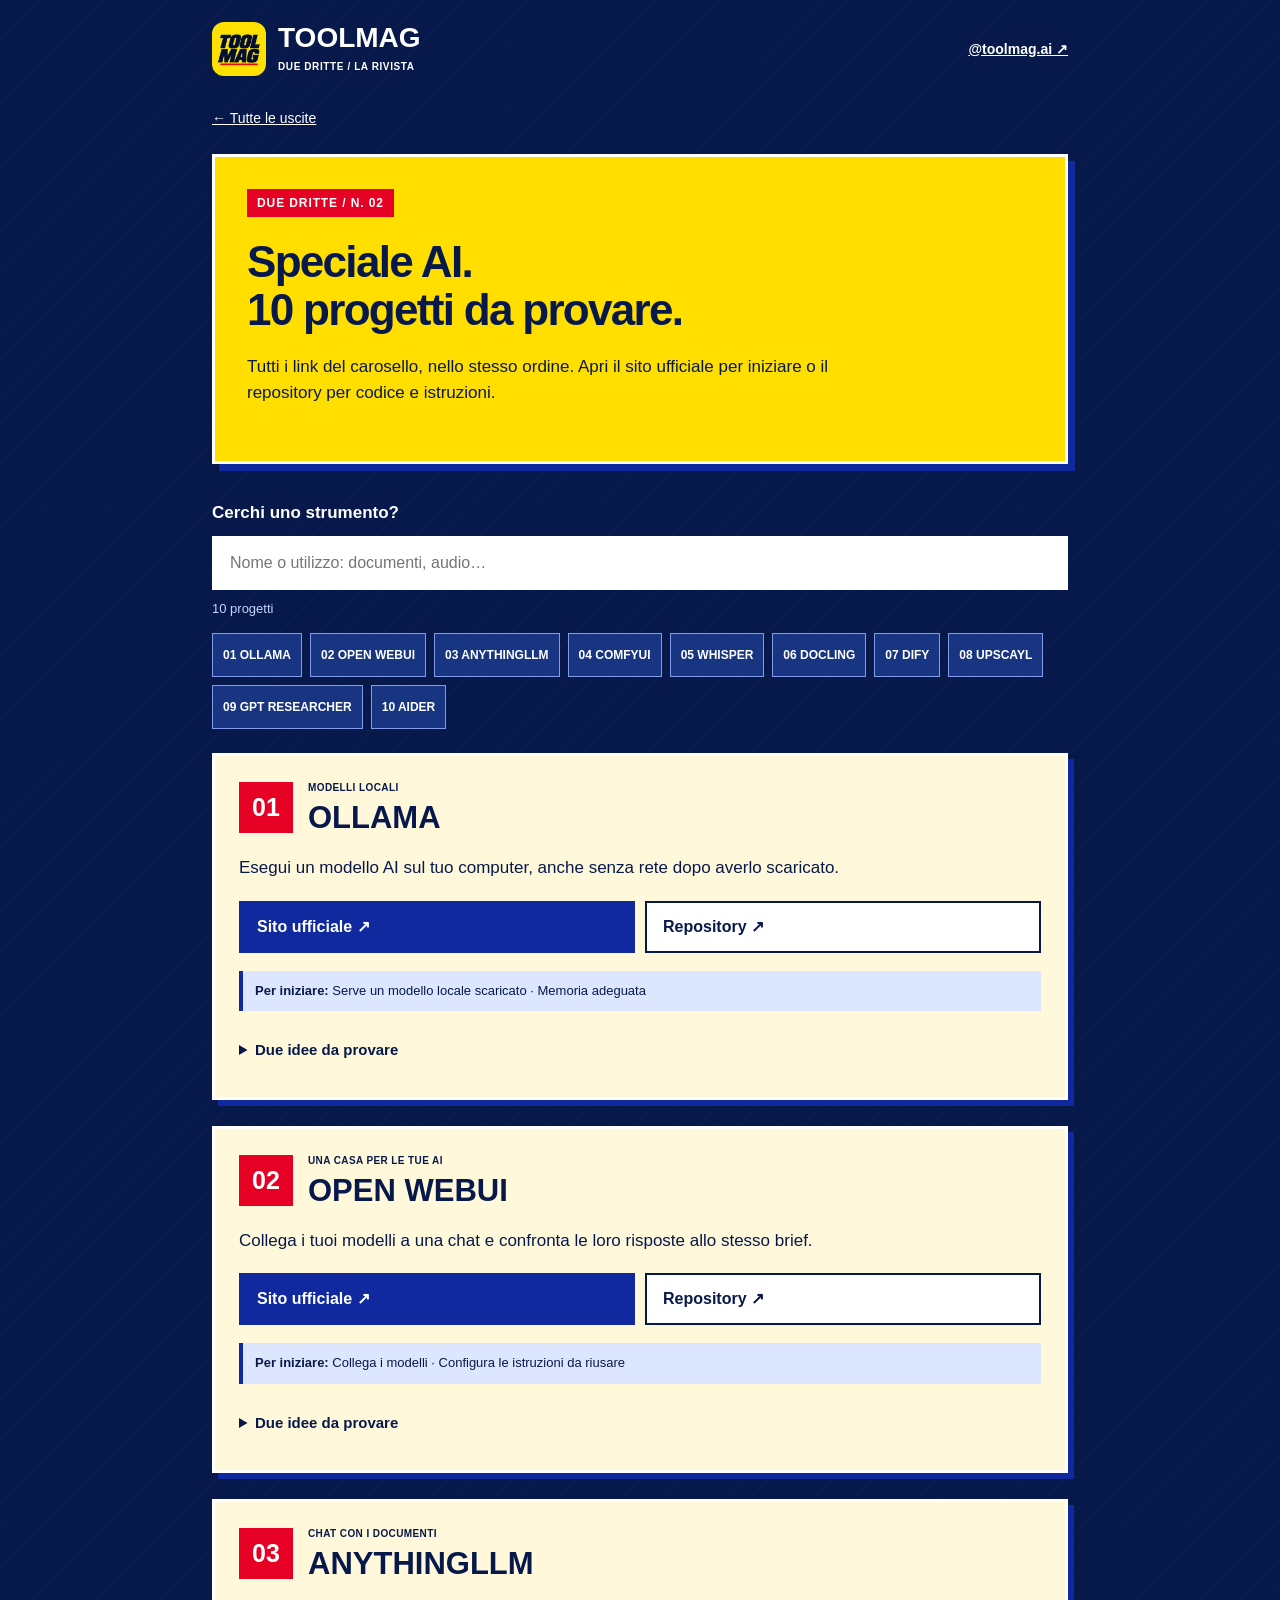
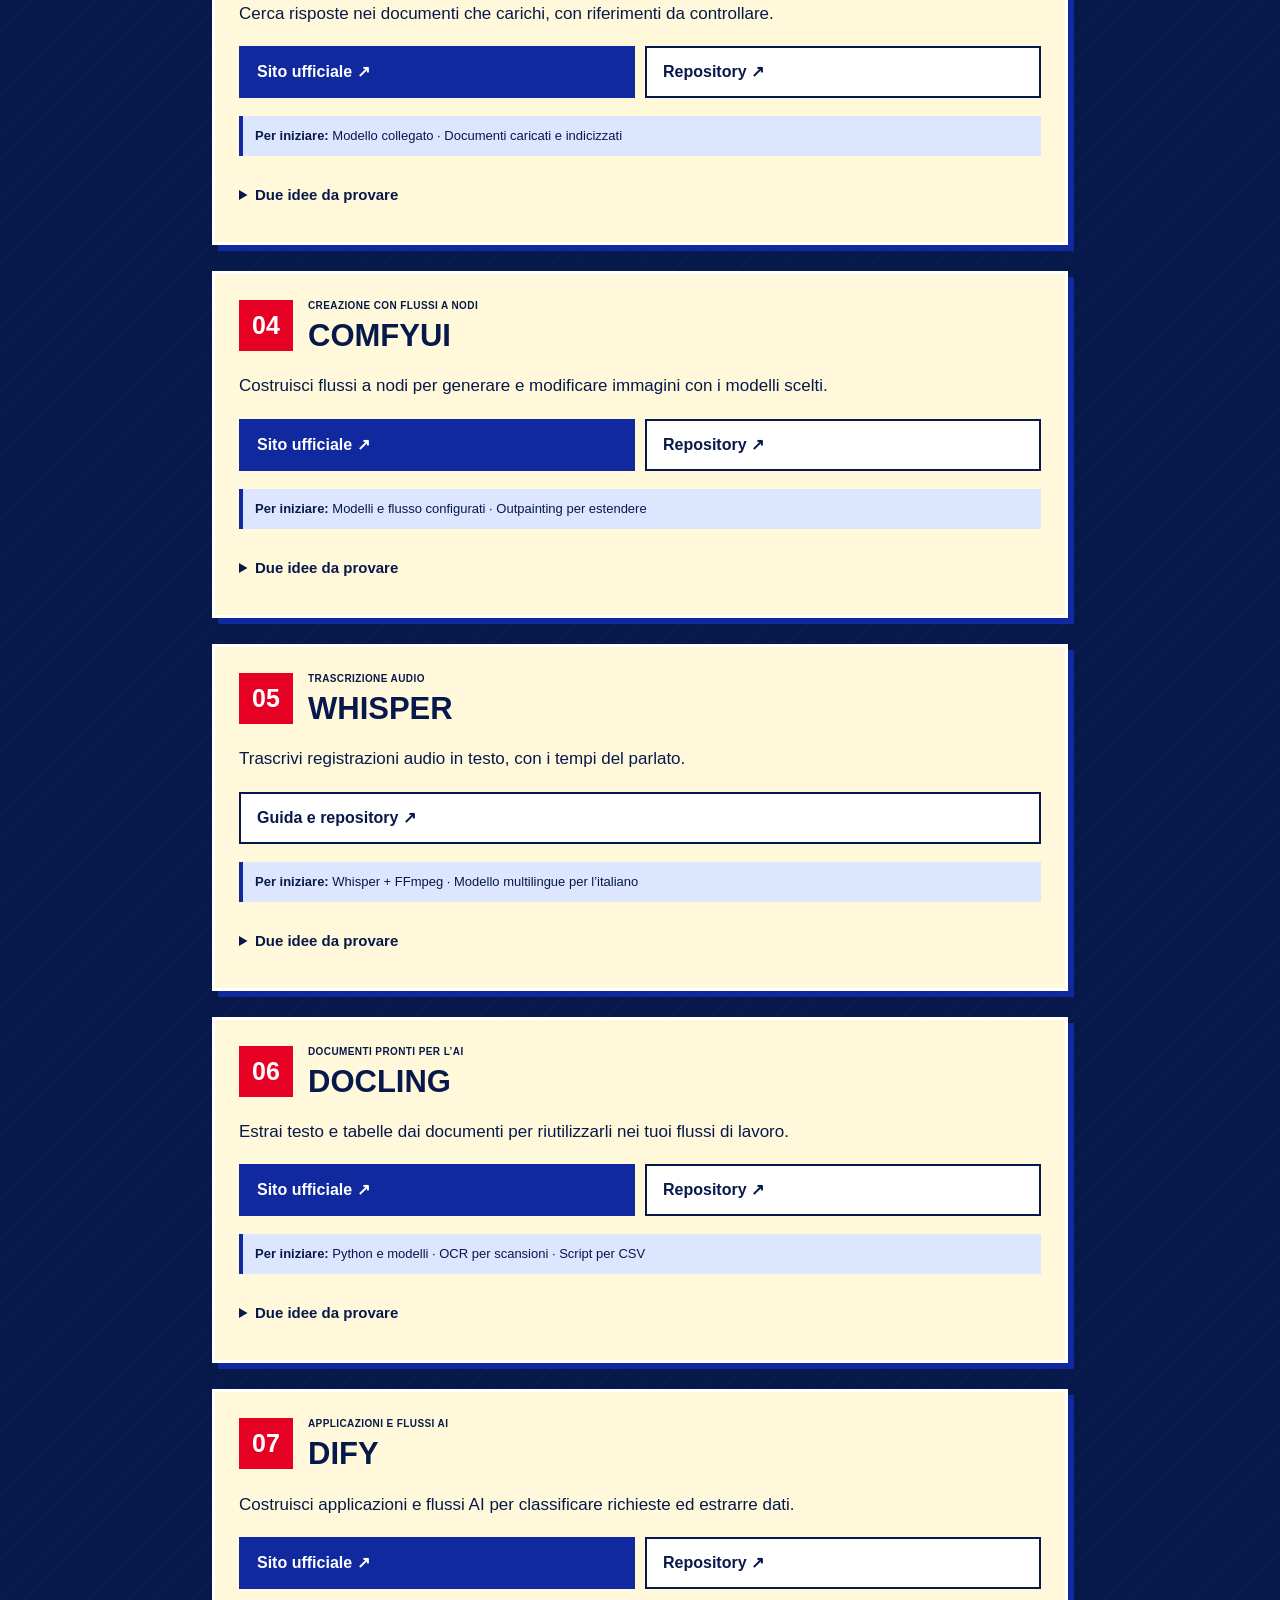
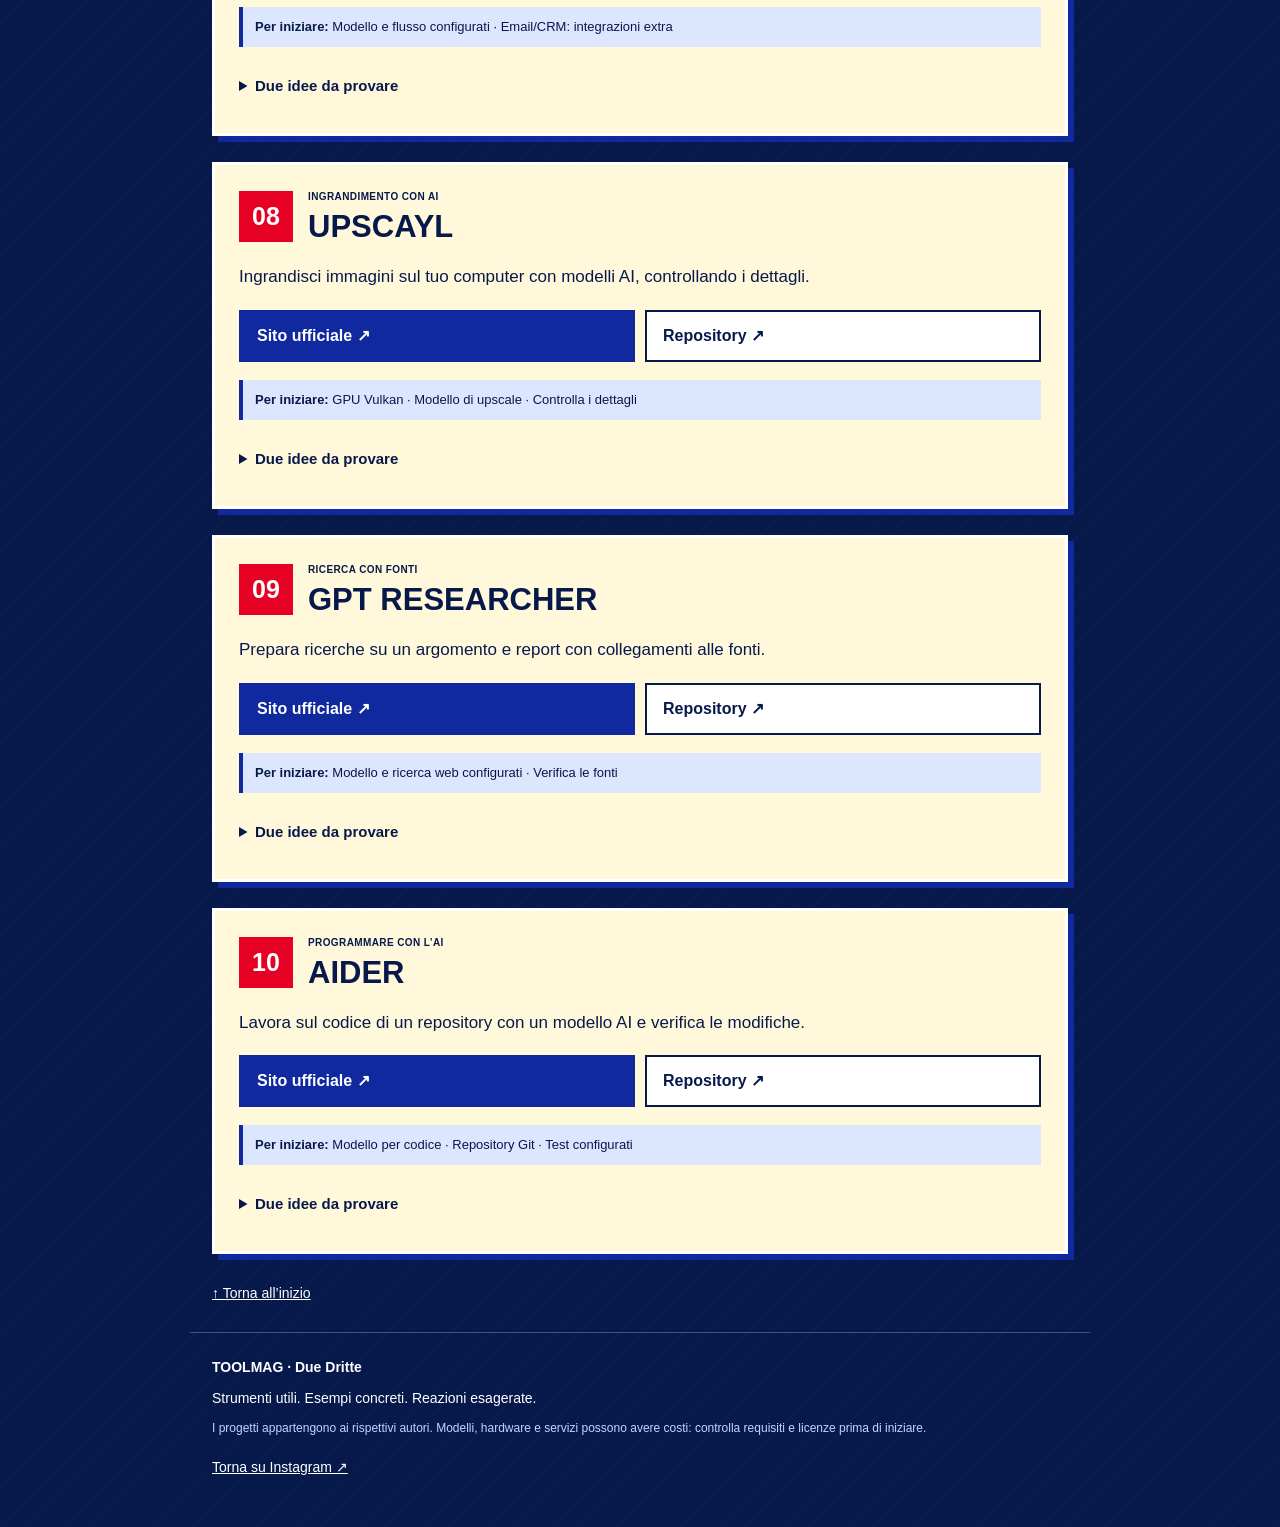
==== speciale-ai.html @ b858cd37 "Pubblica la raccolta TOOLMAG: Speciale AI" ====
<!doctype html><html lang="it"><head><meta charset="utf-8"><meta name="viewport" content="width=device-width, initial-scale=1"><meta name="theme-color" content="#10299f"><title>Speciale AI — i 10 progetti | TOOLMAG</title><meta name="description" content="Ollama, Open WebUI, AnythingLLM, ComfyUI, Whisper, Docling, Dify, Upscayl, GPT Researcher e Aider: link ufficiali e idee d’uso."><meta property="og:title" content="Speciale AI — i 10 progetti · TOOLMAG"><meta property="og:description" content="Ollama, Open WebUI, AnythingLLM, ComfyUI, Whisper, Docling, Dify, Upscayl, GPT Researcher e Aider: link ufficiali e idee d’uso."><meta property="og:type" content="website"><meta property="og:url" content="https://lucasx153.github.io/toolmag/speciale-ai.html"><meta property="og:image" content="https://lucasx153.github.io/toolmag/speciale-ai.webp"><link rel="canonical" href="https://lucasx153.github.io/toolmag/speciale-ai.html"><link rel="icon" href="toolmag.webp"><link rel="stylesheet" href="style.css"></head><body><a class="skip" href="#contenuto">Vai al contenuto</a><header class="site-header"><a class="identity" href="index.html" aria-label="TOOLMAG, tutte le uscite"><img src="toolmag.webp" alt="" width="54" height="54"><span>TOOLMAG<small>DUE DRITTE / LA RIVISTA</small></span></a><a class="social" href="https://www.instagram.com/toolmag.ai/">@toolmag.ai ↗</a></header><main id="contenuto"><nav class="back"><a href="index.html">← Tutte le uscite</a></nav><section class="hero compact"><span class="eyebrow">DUE DRITTE / N. 02</span><h1>Speciale AI.<br><em>10 progetti da provare.</em></h1><p>Tutti i link del carosello, nello stesso ordine. Apri il sito ufficiale per iniziare o il repository per codice e istruzioni.</p></section><section class="finder"><label for="search">Cerchi uno strumento?</label><input id="search" type="search" placeholder="Nome o utilizzo: documenti, audio…" autocomplete="off"><p id="count" aria-live="polite">10 progetti</p><nav class="index" aria-label="Indice dei progetti"><a href="#ollama">01 OLLAMA</a><a href="#openwebui">02 OPEN WEBUI</a><a href="#anything">03 ANYTHINGLLM</a><a href="#comfy">04 COMFYUI</a><a href="#whisper">05 WHISPER</a><a href="#docling">06 DOCLING</a><a href="#dify">07 DIFY</a><a href="#upscayl">08 UPSCAYL</a><a href="#researcher">09 GPT RESEARCHER</a><a href="#aider">10 AIDER</a></nav></section><p id="empty" hidden>Nessun risultato. Prova un altro nome o utilizzo.</p><section class="projects" aria-label="I dieci progetti"><article class="project" id="ollama" data-search="ollama ollama https://github.com/ollama/ollama modelli locali l’ai gira sul tuo pc. anche senza rete. con un modello locale puoi… serve un modello locale scaricato · memoria adeguata rivedi appunti interni chiarisci dubbi, tutto sul tuo pc. lavora anche senza rete rivedi bozze con un modello offline. https://ollama.com esegui un modello ai sul tuo computer, anche senza rete dopo averlo scaricato."><div class="project-heading"><span class="number">01</span><div><p class="category">MODELLI LOCALI</p><h2>OLLAMA</h2></div></div><p class="description">Esegui un modello AI sul tuo computer, anche senza rete dopo averlo scaricato.</p><div class="links"><a class="button" href="https://ollama.com" target="_blank" rel="noopener noreferrer">Sito ufficiale ↗</a><a class="button secondary repo" href="https://github.com/ollama/ollama" target="_blank" rel="noopener noreferrer">Repository ↗</a></div><p class="requirement"><strong>Per iniziare:</strong> Serve un modello locale scaricato · Memoria adeguata</p><details><summary>Due idee da provare</summary><ul><li><b>Rivedi appunti interni.</b> Chiarisci dubbi, tutto sul tuo PC.</li><li><b>Lavora anche senza rete.</b> Rivedi bozze con un modello offline.</li></ul></details></article><article class="project" id="openwebui" data-search="openwebui open webui https://github.com/open-webui/open-webui una casa per le tue ai una domanda. due ai a confronto.  collega i modelli · configura le istruzioni da riusare scegli il modello più utile confronta due ai sullo stesso brief. riusa le tue regole salva tono e criteri editoriali. https://openwebui.com collega i tuoi modelli a una chat e confronta le loro risposte allo stesso brief."><div class="project-heading"><span class="number">02</span><div><p class="category">UNA CASA PER LE TUE AI</p><h2>OPEN WEBUI</h2></div></div><p class="description">Collega i tuoi modelli a una chat e confronta le loro risposte allo stesso brief.</p><div class="links"><a class="button" href="https://openwebui.com" target="_blank" rel="noopener noreferrer">Sito ufficiale ↗</a><a class="button secondary repo" href="https://github.com/open-webui/open-webui" target="_blank" rel="noopener noreferrer">Repository ↗</a></div><p class="requirement"><strong>Per iniziare:</strong> Collega i modelli · Configura le istruzioni da riusare</p><details><summary>Due idee da provare</summary><ul><li><b>Scegli il modello più utile.</b> Confronta due AI sullo stesso brief.</li><li><b>Riusa le tue regole.</b> Salva tono e criteri editoriali.</li></ul></details></article><article class="project" id="anything" data-search="anything anythingllm https://github.com/mintplex-labs/anything-llm chat con i documenti i tuoi documenti. risposte con le fonti.  modello collegato · documenti caricati e indicizzati controlla cosa è escluso cerca esclusioni nei preventivi. recupera soluzioni già usate interroga il dossier del progetto. https://anythingllm.com cerca risposte nei documenti che carichi, con riferimenti da controllare."><div class="project-heading"><span class="number">03</span><div><p class="category">CHAT CON I DOCUMENTI</p><h2>ANYTHINGLLM</h2></div></div><p class="description">Cerca risposte nei documenti che carichi, con riferimenti da controllare.</p><div class="links"><a class="button" href="https://anythingllm.com" target="_blank" rel="noopener noreferrer">Sito ufficiale ↗</a><a class="button secondary repo" href="https://github.com/Mintplex-Labs/anything-llm" target="_blank" rel="noopener noreferrer">Repository ↗</a></div><p class="requirement"><strong>Per iniziare:</strong> Modello collegato · Documenti caricati e indicizzati</p><details><summary>Due idee da provare</summary><ul><li><b>Controlla cosa è escluso.</b> Cerca esclusioni nei preventivi.</li><li><b>Recupera soluzioni già usate.</b> Interroga il dossier del progetto.</li></ul></details></article><article class="project" id="comfy" data-search="comfy comfyui https://github.com/comfy-org/comfyui creazione con flussi a nodi descrivi la scena. il flusso crea l’immagine.  modelli e flusso configurati · outpainting per estendere confronta le varianti varia il prompt, riusa il flusso. fai spazio al titolo estendi lo sfondo per le copertine. https://www.comfy.org/ costruisci flussi a nodi per generare e modificare immagini con i modelli scelti."><div class="project-heading"><span class="number">04</span><div><p class="category">CREAZIONE CON FLUSSI A NODI</p><h2>COMFYUI</h2></div></div><p class="description">Costruisci flussi a nodi per generare e modificare immagini con i modelli scelti.</p><div class="links"><a class="button" href="https://www.comfy.org/" target="_blank" rel="noopener noreferrer">Sito ufficiale ↗</a><a class="button secondary repo" href="https://github.com/Comfy-Org/ComfyUI" target="_blank" rel="noopener noreferrer">Repository ↗</a></div><p class="requirement"><strong>Per iniziare:</strong> Modelli e flusso configurati · Outpainting per estendere</p><details><summary>Due idee da provare</summary><ul><li><b>Confronta le varianti.</b> Varia il prompt, riusa il flusso.</li><li><b>Fai spazio al titolo.</b> Estendi lo sfondo per le copertine.</li></ul></details></article><article class="project" id="whisper" data-search="whisper whisper https://github.com/openai/whisper trascrizione audio da audio a testo. con i tempi del parlato.  whisper + ffmpeg · modello multilingue per l’italiano monta partendo dal testo ritrova le frasi con i timecode. rileggi riunioni in locale trascrivi registrazioni sul tuo pc. none trascrivi registrazioni audio in testo, con i tempi del parlato."><div class="project-heading"><span class="number">05</span><div><p class="category">TRASCRIZIONE AUDIO</p><h2>WHISPER</h2></div></div><p class="description">Trascrivi registrazioni audio in testo, con i tempi del parlato.</p><div class="links"><a class="button secondary repo" href="https://github.com/openai/whisper" target="_blank" rel="noopener noreferrer">Guida e repository ↗</a></div><p class="requirement"><strong>Per iniziare:</strong> Whisper + FFmpeg · Modello multilingue per l’italiano</p><details><summary>Due idee da provare</summary><ul><li><b>Monta partendo dal testo.</b> Ritrova le frasi con i timecode.</li><li><b>Rileggi riunioni in locale.</b> Trascrivi registrazioni sul tuo PC.</li></ul></details></article><article class="project" id="docling" data-search="docling docling https://github.com/docling-project/docling documenti pronti per l’ai i dati sono nel pdf? portali nel tuo foglio.  python e modelli · ocr per scansioni · script per csv confronta i listini estrai csv, poi confronta i dati. recupera manuali scansionati estrai testo per cercare istruzioni. https://docling-project.github.io/docling estrai testo e tabelle dai documenti per riutilizzarli nei tuoi flussi di lavoro."><div class="project-heading"><span class="number">06</span><div><p class="category">DOCUMENTI PRONTI PER L’AI</p><h2>DOCLING</h2></div></div><p class="description">Estrai testo e tabelle dai documenti per riutilizzarli nei tuoi flussi di lavoro.</p><div class="links"><a class="button" href="https://docling-project.github.io/docling" target="_blank" rel="noopener noreferrer">Sito ufficiale ↗</a><a class="button secondary repo" href="https://github.com/docling-project/docling" target="_blank" rel="noopener noreferrer">Repository ↗</a></div><p class="requirement"><strong>Per iniziare:</strong> Python e modelli · OCR per scansioni · Script per CSV</p><details><summary>Due idee da provare</summary><ul><li><b>Confronta i listini.</b> Estrai CSV, poi confronta i dati.</li><li><b>Recupera manuali scansionati.</b> Estrai testo per cercare istruzioni.</li></ul></details></article><article class="project" id="dify" data-search="dify dify https://github.com/langgenius/dify applicazioni e flussi ai le richieste arrivano. il flusso le smista.  modello e flusso configurati · email/crm: integrazioni extra smista richieste ripetitive classifica reclami e richieste. evita di ricopiare gli ordini estrai quantità e consegna dal testo. https://dify.ai costruisci applicazioni e flussi ai per classificare richieste ed estrarre dati."><div class="project-heading"><span class="number">07</span><div><p class="category">APPLICAZIONI E FLUSSI AI</p><h2>DIFY</h2></div></div><p class="description">Costruisci applicazioni e flussi AI per classificare richieste ed estrarre dati.</p><div class="links"><a class="button" href="https://dify.ai" target="_blank" rel="noopener noreferrer">Sito ufficiale ↗</a><a class="button secondary repo" href="https://github.com/langgenius/dify" target="_blank" rel="noopener noreferrer">Repository ↗</a></div><p class="requirement"><strong>Per iniziare:</strong> Modello e flusso configurati · Email/CRM: integrazioni extra</p><details><summary>Due idee da provare</summary><ul><li><b>Smista richieste ripetitive.</b> Classifica reclami e richieste.</li><li><b>Evita di ricopiare gli ordini.</b> Estrai quantità e consegna dal testo.</li></ul></details></article><article class="project" id="upscayl" data-search="upscayl upscayl https://github.com/upscayl/upscayl ingrandimento con ai foto troppo piccole? ingrandiscile sul pc.  gpu vulkan · modello di upscale · controlla i dettagli ingrandisci visual riservati elabora sul pc immagini inedite. prepara il catalogo in blocco ingrandisci una cartella di foto. https://upscayl.org ingrandisci immagini sul tuo computer con modelli ai, controllando i dettagli."><div class="project-heading"><span class="number">08</span><div><p class="category">INGRANDIMENTO CON AI</p><h2>UPSCAYL</h2></div></div><p class="description">Ingrandisci immagini sul tuo computer con modelli AI, controllando i dettagli.</p><div class="links"><a class="button" href="https://upscayl.org" target="_blank" rel="noopener noreferrer">Sito ufficiale ↗</a><a class="button secondary repo" href="https://github.com/upscayl/upscayl" target="_blank" rel="noopener noreferrer">Repository ↗</a></div><p class="requirement"><strong>Per iniziare:</strong> GPU Vulkan · Modello di upscale · Controlla i dettagli</p><details><summary>Due idee da provare</summary><ul><li><b>Ingrandisci visual riservati.</b> Elabora sul PC immagini inedite.</li><li><b>Prepara il catalogo in blocco.</b> Ingrandisci una cartella di foto.</li></ul></details></article><article class="project" id="researcher" data-search="researcher gpt researcher https://github.com/assafelovic/gpt-researcher ricerca con fonti gli fai una domanda. lui cerca le fonti.  modello e ricerca web configurati · verifica le fonti arriva preparato alla call cerca progetti e novità del cliente. trova eventi a cui proporti cerca candidature e scadenze. https://gptr.dev prepara ricerche su un argomento e report con collegamenti alle fonti."><div class="project-heading"><span class="number">09</span><div><p class="category">RICERCA CON FONTI</p><h2>GPT RESEARCHER</h2></div></div><p class="description">Prepara ricerche su un argomento e report con collegamenti alle fonti.</p><div class="links"><a class="button" href="https://gptr.dev" target="_blank" rel="noopener noreferrer">Sito ufficiale ↗</a><a class="button secondary repo" href="https://github.com/assafelovic/gpt-researcher" target="_blank" rel="noopener noreferrer">Repository ↗</a></div><p class="requirement"><strong>Per iniziare:</strong> Modello e ricerca web configurati · Verifica le fonti</p><details><summary>Due idee da provare</summary><ul><li><b>Arriva preparato alla call.</b> Cerca progetti e novità del cliente.</li><li><b>Trova eventi a cui proporti.</b> Cerca candidature e scadenze.</li></ul></details></article><article class="project" id="aider" data-search="aider aider https://github.com/aider-ai/aider programmare con l’ai il bug è nel codice? correggi e verifica.  modello per codice · repository git · test configurati proteggi una correzione aggiungi un test e rieseguilo. coordina le modifiche aggiorna funzioni e file collegati. https://aider.chat/ lavora sul codice di un repository con un modello ai e verifica le modifiche."><div class="project-heading"><span class="number">10</span><div><p class="category">PROGRAMMARE CON L’AI</p><h2>AIDER</h2></div></div><p class="description">Lavora sul codice di un repository con un modello AI e verifica le modifiche.</p><div class="links"><a class="button" href="https://aider.chat/" target="_blank" rel="noopener noreferrer">Sito ufficiale ↗</a><a class="button secondary repo" href="https://github.com/Aider-AI/aider" target="_blank" rel="noopener noreferrer">Repository ↗</a></div><p class="requirement"><strong>Per iniziare:</strong> Modello per codice · Repository Git · Test configurati</p><details><summary>Due idee da provare</summary><ul><li><b>Proteggi una correzione.</b> Aggiungi un test e rieseguilo.</li><li><b>Coordina le modifiche.</b> Aggiorna funzioni e file collegati.</li></ul></details></article></section><a class="back-top" href="#contenuto">↑ Torna all’inizio</a></main><footer class="site-footer"><b>TOOLMAG · Due Dritte</b><p>Strumenti utili. Esempi concreti. Reazioni esagerate.</p><p class="fine">I progetti appartengono ai rispettivi autori. Modelli, hardware e servizi possono avere costi: controlla requisiti e licenze prima di iniziare.</p><a href="https://www.instagram.com/toolmag.ai/">Torna su Instagram ↗</a></footer><script src="search.js"></script></body></html>
---- style.css ----
:root{--navy:#07194b;--blue:#10299f;--yellow:#ffde00;--red:#e60024;--cream:#fff8da}*{box-sizing:border-box}html{scroll-behavior:smooth;scroll-padding-top:20px}body{margin:0;background:var(--navy);color:white;font:17px/1.5 Arial,sans-serif;background-image:repeating-linear-gradient(135deg,transparent 0 13px,#ffffff03 13px 15px)}a{color:inherit}a:focus-visible,input:focus-visible,summary:focus-visible{outline:3px solid var(--red);outline-offset:5px}.skip{position:absolute;left:-9999px}.skip:focus{left:12px;top:12px;z-index:10;background:var(--yellow);color:var(--navy);padding:12px}.site-header,main,.site-footer{max-width:900px;margin:auto}.site-header{display:flex;align-items:center;justify-content:space-between;gap:16px;padding:22px}.identity{display:flex;gap:12px;align-items:center;text-decoration:none;font:900 28px/1 Arial,sans-serif}.identity img{border-radius:12px}.identity small{display:block;font:700 10px/1.4 Arial;margin-top:8px;letter-spacing:.6px}.social{font-size:14px;font-weight:bold}.hero{background:var(--yellow);color:var(--navy);border:3px solid white;box-shadow:7px 7px 0 var(--blue);padding:32px;margin:12px 22px 36px}.eyebrow{font-size:12px;font-weight:900;letter-spacing:.9px}.hero>.eyebrow{display:inline-block;background:var(--red);color:white;padding:5px 10px}.hero h1{font:900 clamp(32px,5vw,52px)/1.08 'Arial Black',Arial,sans-serif;letter-spacing:-1.7px;margin:21px 0}.hero h1 em{font-style:normal}.hero p{max-width:620px;margin:18px 0 24px}.stamp{font-size:11px;letter-spacing:.7px;font-weight:900;border-top:2px solid var(--navy);padding-top:12px;display:block}.issues{padding:0 22px}.issues>h2{font:900 25px Arial;margin:0 0 20px}.issue{display:grid;grid-template-columns:250px 1fr;gap:30px;background:var(--cream);border:3px solid white;box-shadow:7px 7px 0 var(--blue);color:var(--navy);padding:24px}.cover img{display:block;width:100%;height:auto;box-shadow:4px 4px 0 #11234e30}.red{color:var(--red)}.issue h3{font:900 clamp(25px,4vw,36px)/1.1 'Arial Black',Arial,sans-serif;margin:15px 0}.issue p{margin:12px 0 22px}.button{display:flex;justify-content:space-between;align-items:center;gap:12px;min-height:50px;background:var(--blue);color:white;font-size:16px;font-weight:800;text-decoration:none;padding:12px 16px;border:2px solid var(--blue)}.button:hover{background:var(--navy)}.secondary{background:white;color:var(--navy);border-color:var(--navy)}.secondary:hover{background:#dce6ff}.next{font-size:14px;margin:30px 0;color:#c6d3ff}.site-footer{padding:24px 22px 36px;border-top:1px solid #ffffff40;font-size:14px}.site-footer p{margin:10px 0}.fine{font-size:12px;color:#c6d3ff}.site-footer a{display:inline-block;padding:10px 0;min-height:44px}.back{padding:0 22px}.back a{display:inline-block;padding:10px 0;font-size:14px}.compact{margin-top:15px}.compact h1{font-size:clamp(32px,5vw,44px)}.finder{padding:0 22px 24px}.finder label{display:block;font-weight:bold;margin:0 0 10px}.finder input{width:100%;font:16px Arial;padding:15px;border:3px solid white;border-radius:0;min-height:52px;background:white;color:var(--navy)}#count{font-size:13px;margin:9px 0 15px;color:#c6d3ff}.index{display:flex;flex-wrap:wrap;gap:8px}.index a{background:#173581;border:1px solid #829bea;text-decoration:none;font-weight:bold;font-size:12px;padding:12px 10px;min-height:44px}.index a:hover{background:var(--blue)}.projects{padding:0 22px}.project{background:var(--cream);color:var(--navy);padding:24px;border:3px solid white;box-shadow:6px 6px 0 var(--blue);margin:0 0 26px;scroll-margin-top:20px}.project-heading{display:flex;gap:15px;align-items:center}.number{background:var(--red);color:white;font:900 25px/1 Arial;padding:13px 10px;min-width:54px;text-align:center}.category{font-size:10px;letter-spacing:.4px;font-weight:900;margin:0 0 6px}.project h2{font:900 clamp(23px,4vw,31px)/1.1 'Arial Black',Arial,sans-serif;margin:0;overflow-wrap:anywhere}.description{font-size:17px;margin:20px 0;line-height:1.5}.links{display:grid;grid-template-columns:1fr 1fr;gap:10px}.links>.button:only-child{grid-column:1/-1}.requirement{border-left:4px solid var(--blue);padding:10px 12px;background:#dce6ff;font-size:13px;line-height:1.55;margin:18px 0}.project summary{cursor:pointer;min-height:44px;padding:10px 0;font-size:15px;font-weight:bold}.project ul{font-size:15px;padding-left:20px;margin:7px 0}.project li{margin:12px 0}.back-top{display:inline-block;padding:0 22px 28px;min-height:44px;font-size:14px}#empty{margin:0 22px 25px}[hidden]{display:none!important}@media(max-width:600px){.site-header{padding:18px 16px}.identity{font-size:24px}.identity img{width:44px;height:44px}.identity small{font-size:8px}.social{font-size:12px}.hero{margin:8px 16px 30px;padding:23px}.hero h1{letter-spacing:-1px}.issues,.projects,.finder{padding-left:16px;padding-right:16px}.issue{grid-template-columns:110px minmax(0,1fr);gap:18px;padding:18px}.issue h3{font-size:23px}.issue .eyebrow{font-size:10px}.issue p{font-size:14px;margin:10px 0 16px}.issue .button{font-size:14px;padding:10px}.project{padding:20px}.site-footer{margin:0 16px;padding:22px 0}.compact h1{font-size:32px}}@media(max-width:370px){.issue{grid-template-columns:1fr}.cover{max-width:170px}.issue h3 br{display:none}.links{grid-template-columns:1fr}.site-header{gap:8px}.identity{gap:8px}.social{font-size:11px}.project{padding:16px}}@media(prefers-reduced-motion:reduce){html{scroll-behavior:auto}}
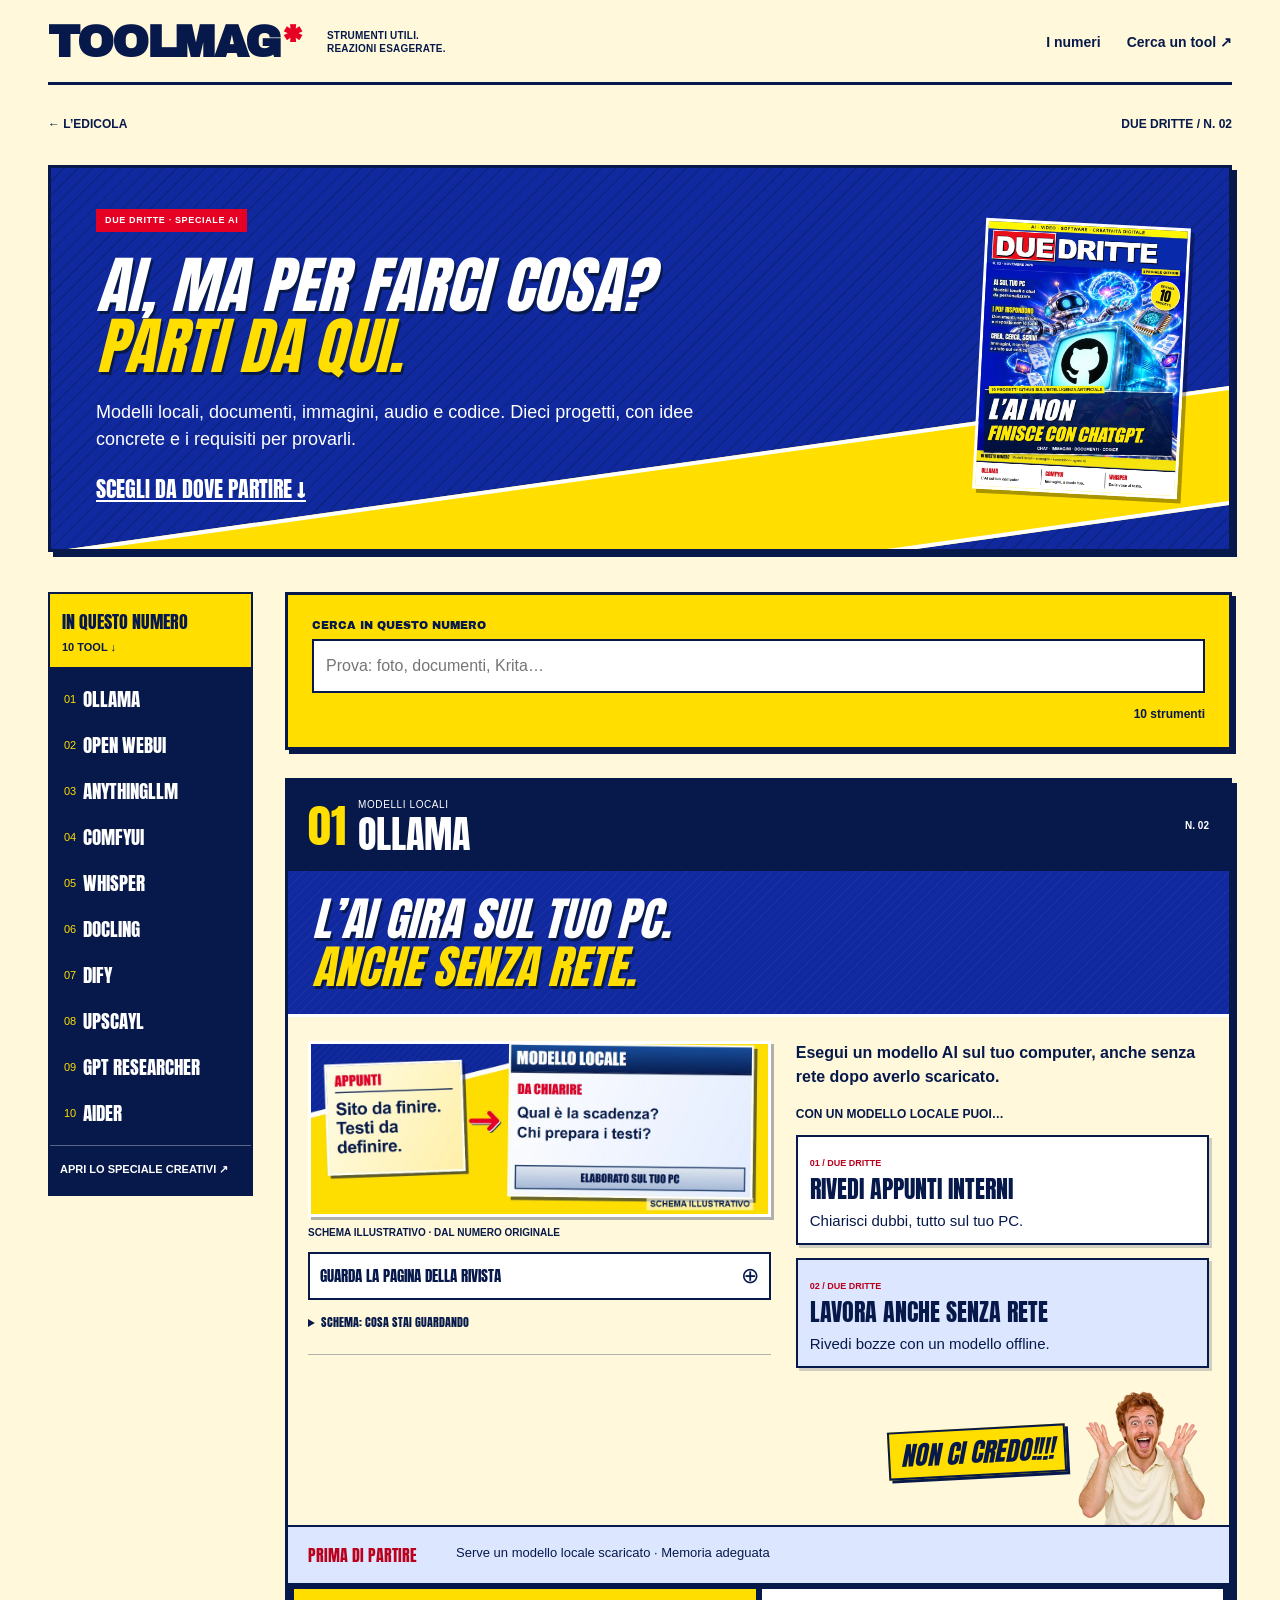
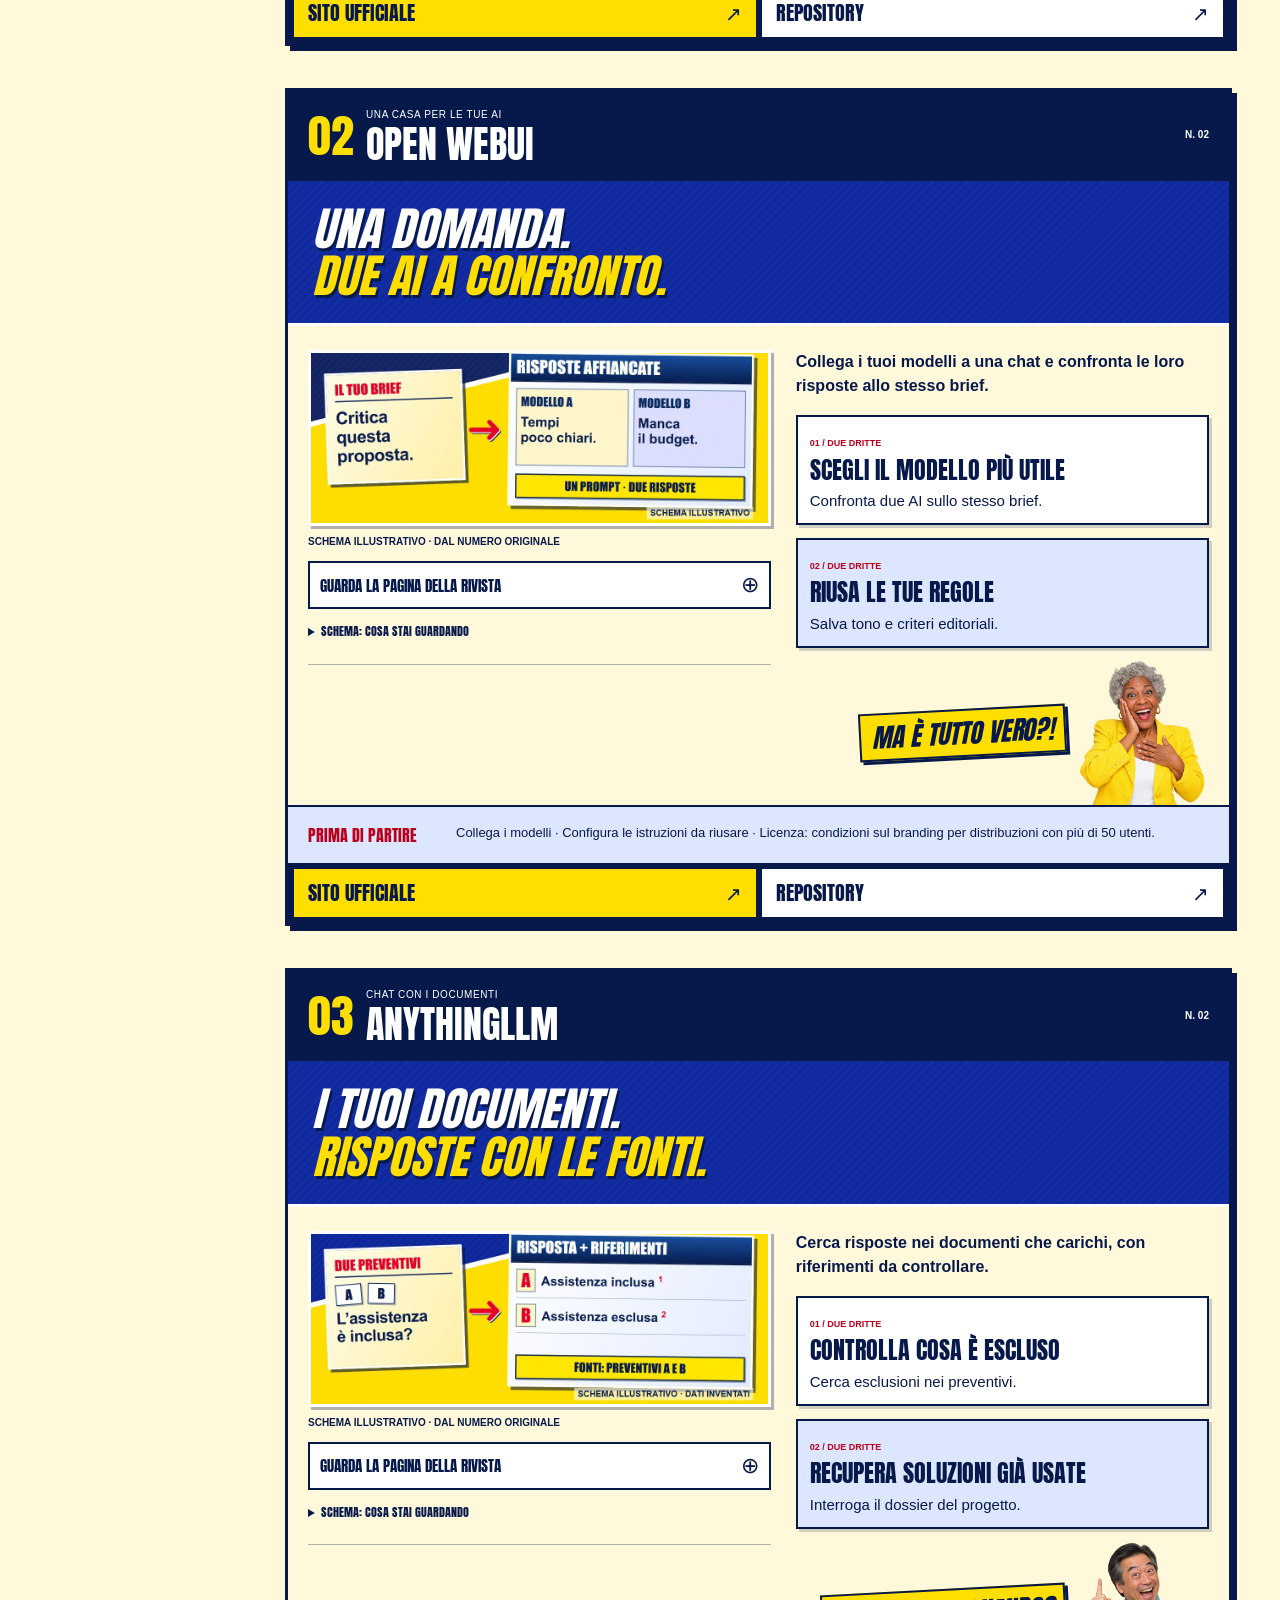
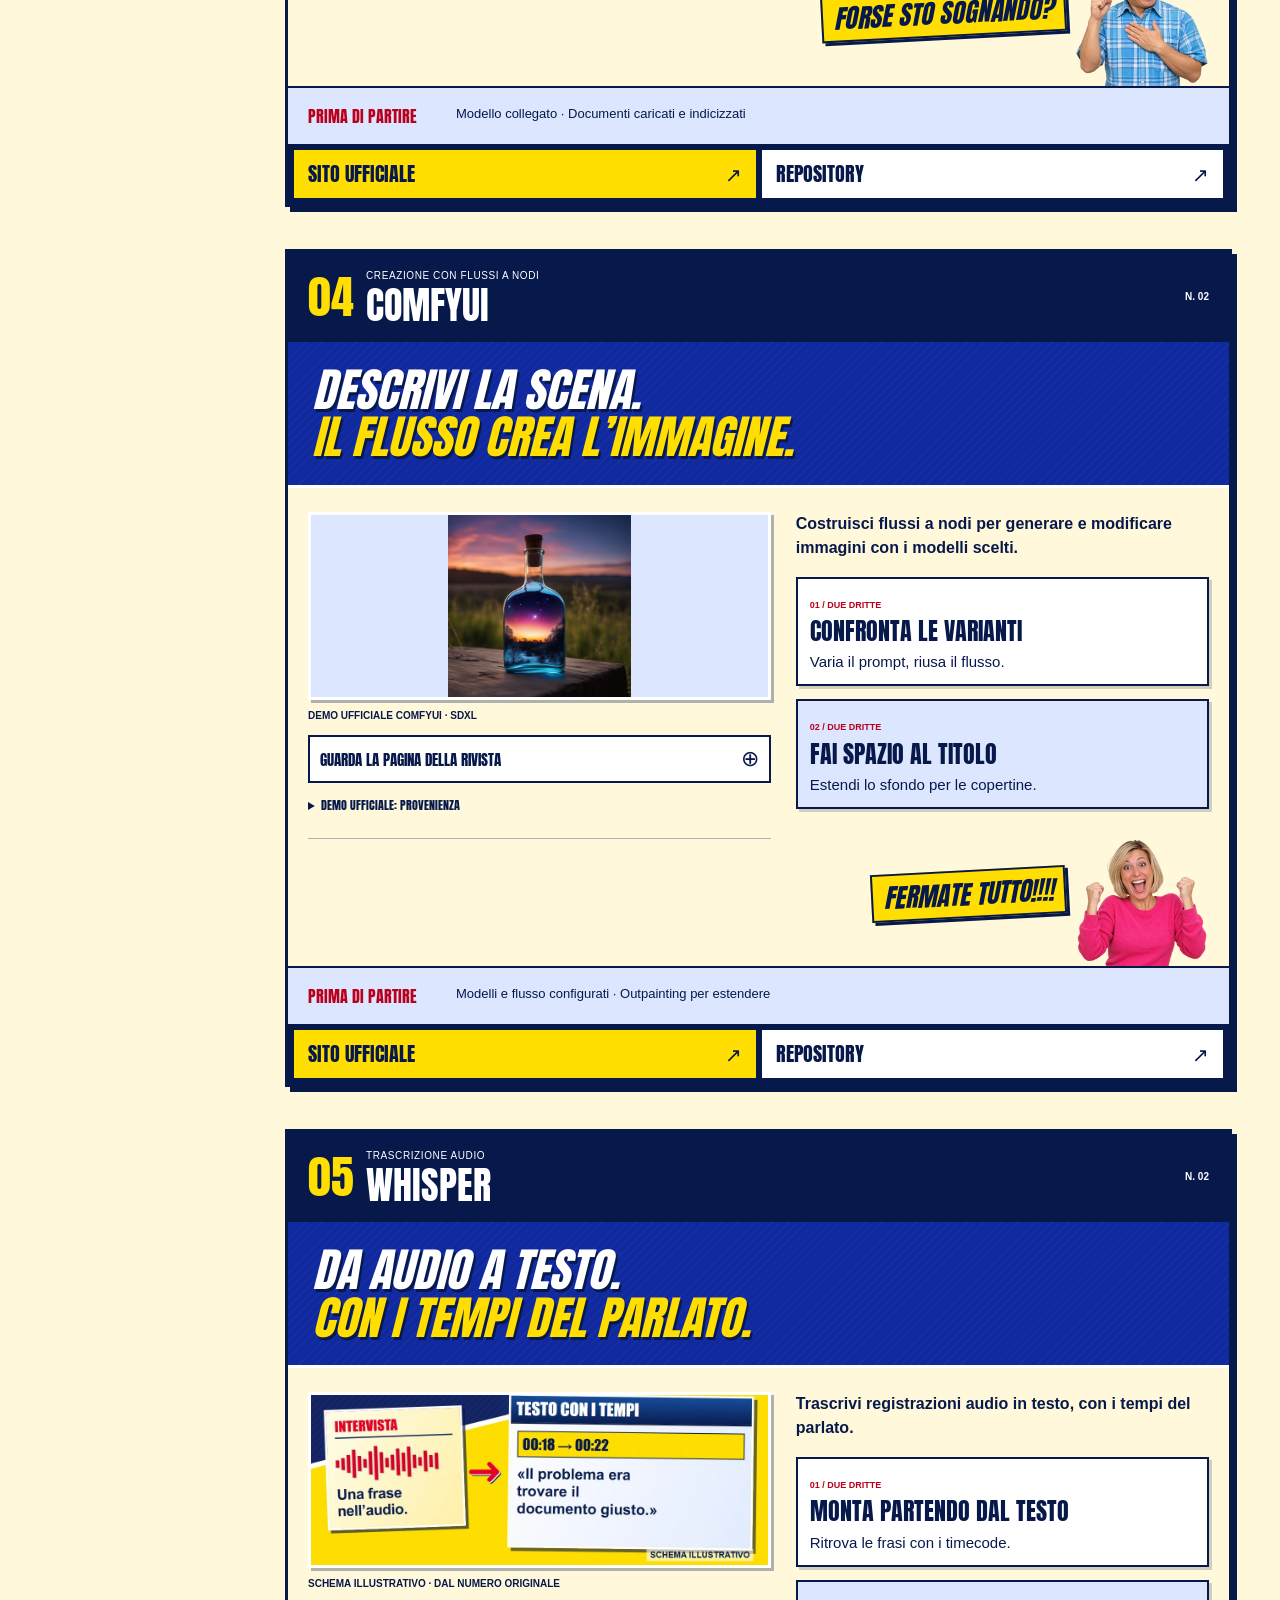
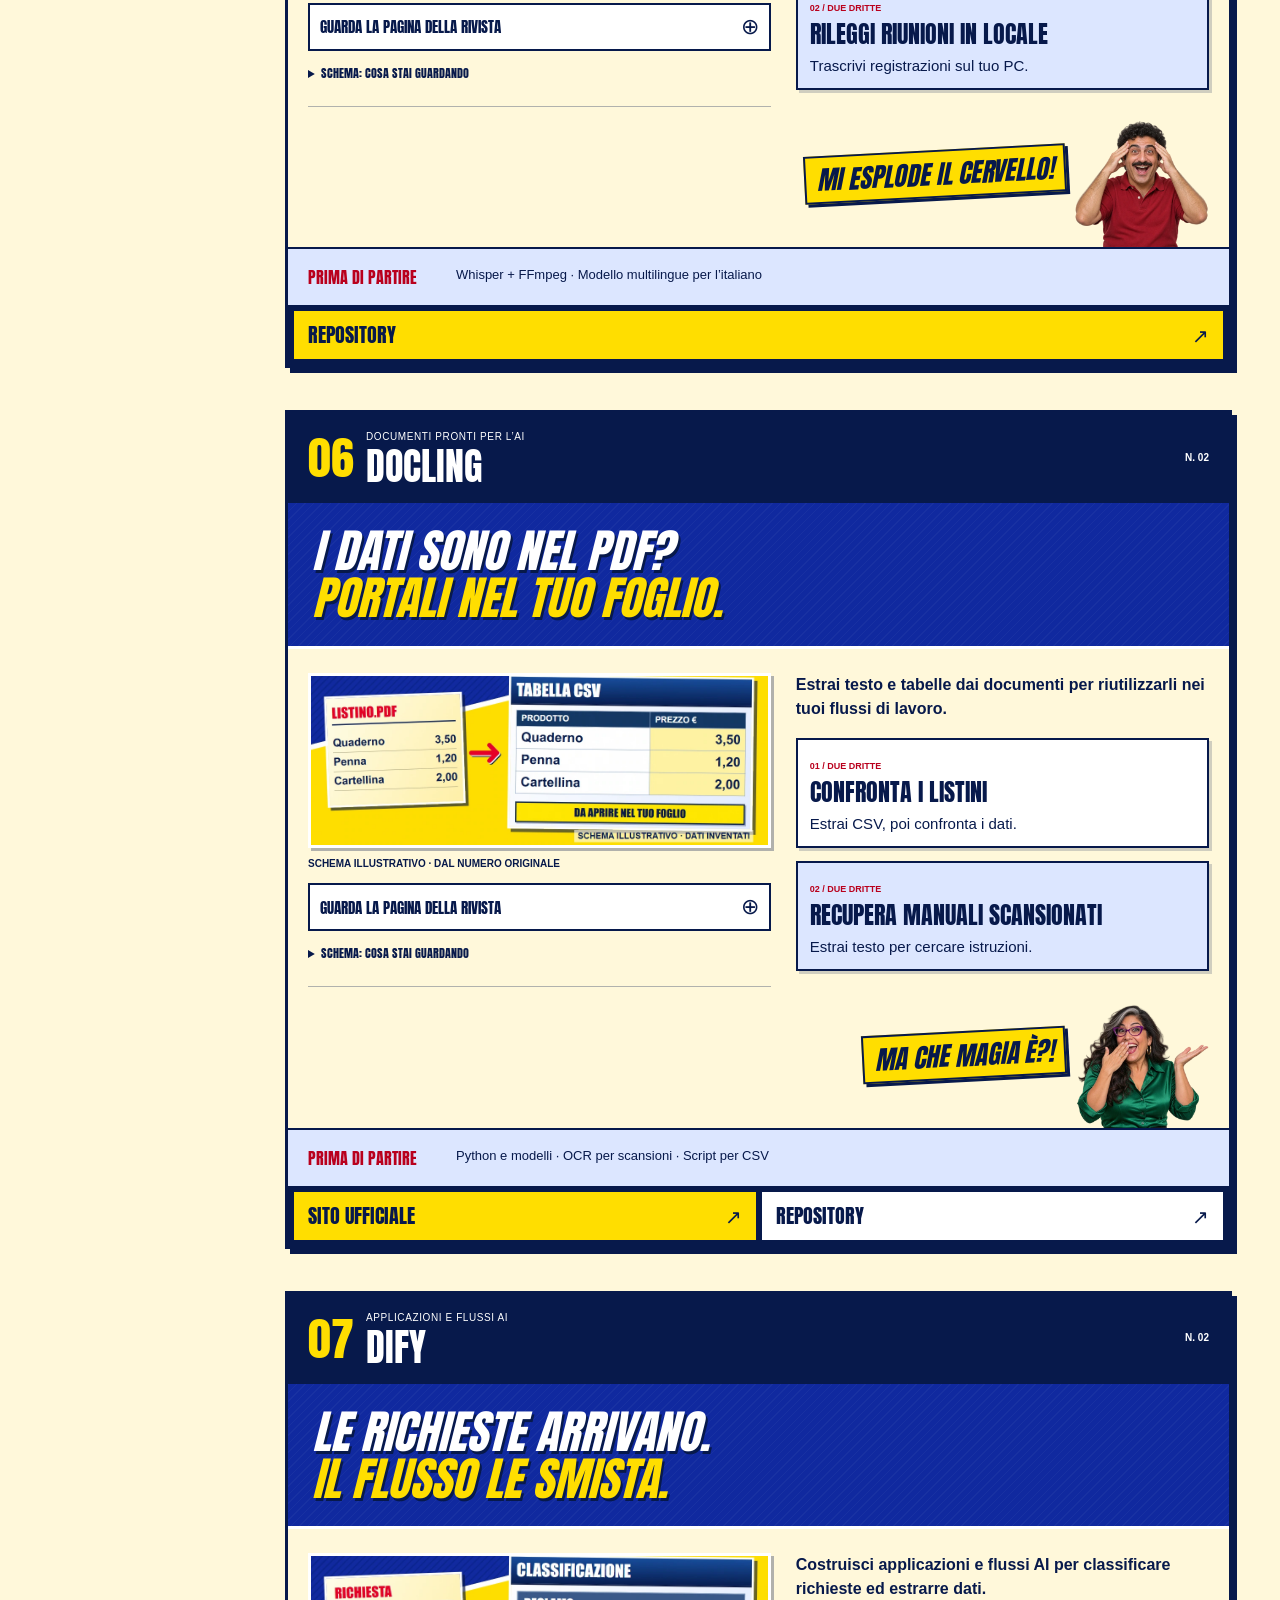
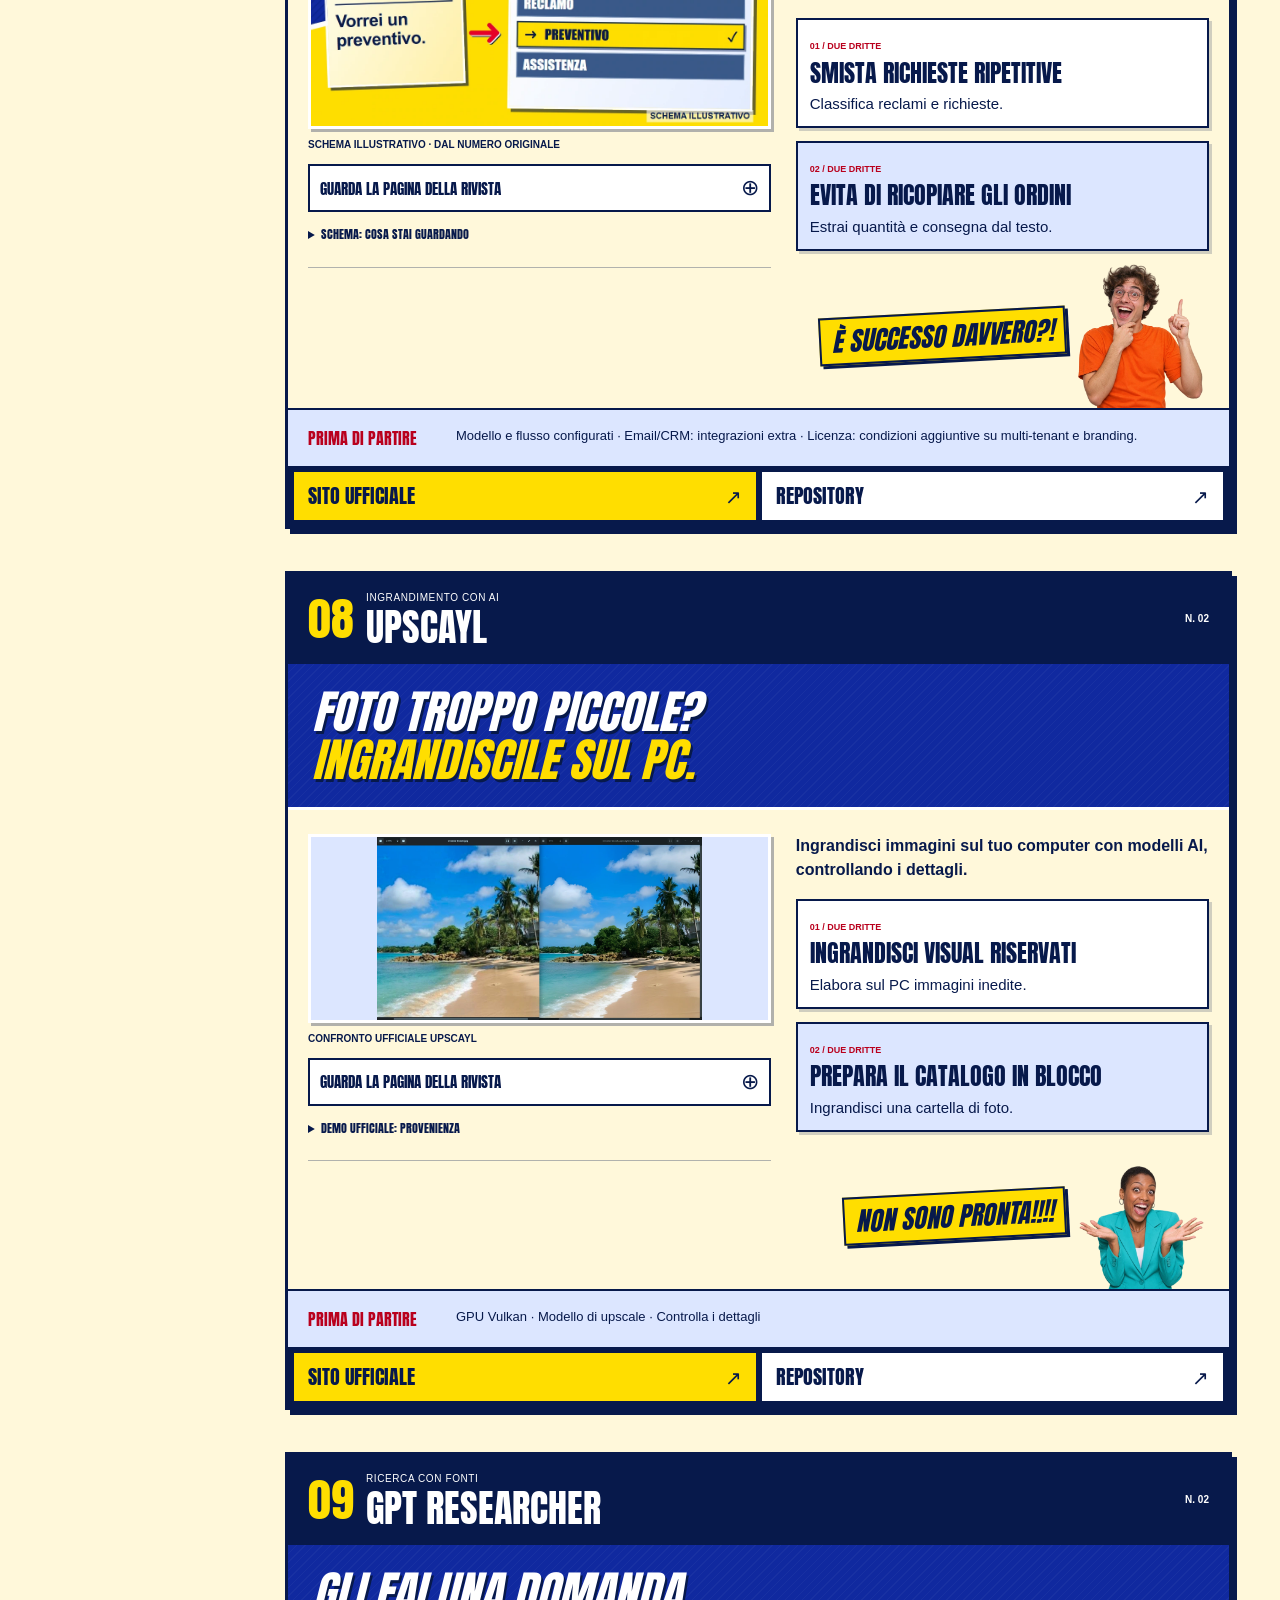
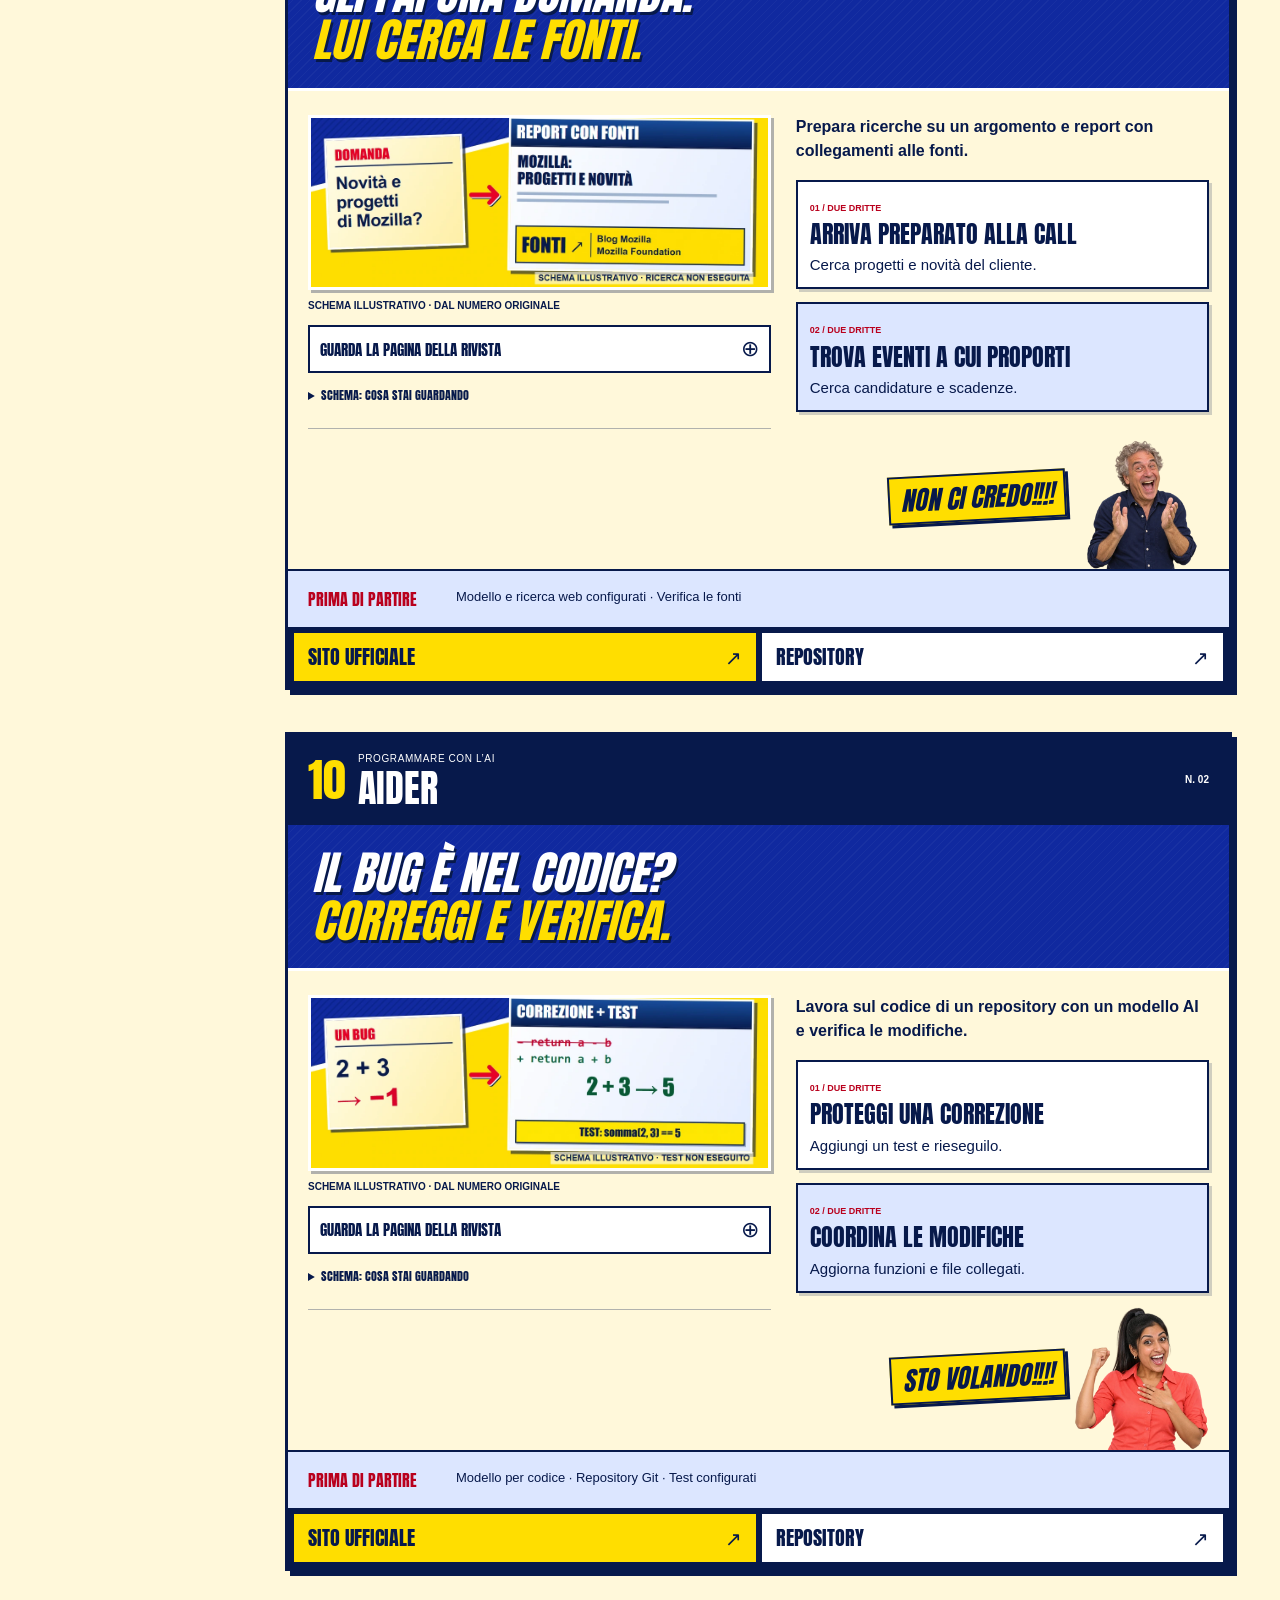
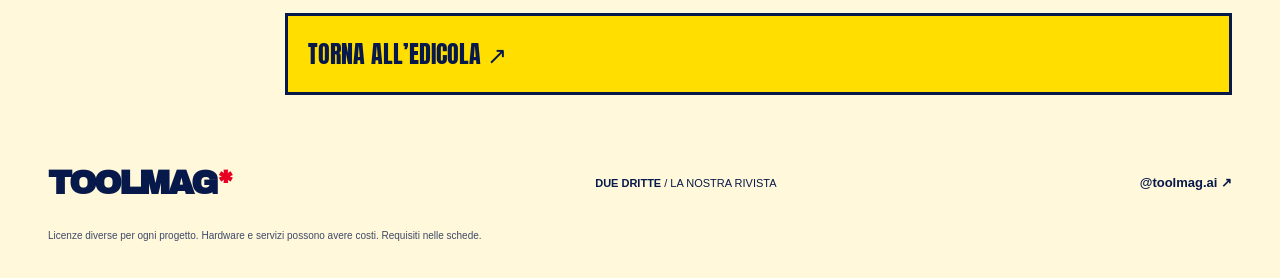
==== commit 25bfbeeb: "Pubblica l’edicola TOOLMAG con raccolte e ricerca visiva Versione editoriale approvata. 20 schede co" ====
--- a/speciale-ai.html
+++ b/speciale-ai.html
@@ -1 +1 @@
-<!doctype html><html lang="it"><head><meta charset="utf-8"><meta name="viewport" content="width=device-width, initial-scale=1"><meta name="theme-color" content="#10299f"><title>Speciale AI — i 10 progetti | TOOLMAG</title><meta name="description" content="Ollama, Open WebUI, AnythingLLM, ComfyUI, Whisper, Docling, Dify, Upscayl, GPT Researcher e Aider: link ufficiali e idee d’uso."><meta property="og:title" content="Speciale AI — i 10 progetti · TOOLMAG"><meta property="og:description" content="Ollama, Open WebUI, AnythingLLM, ComfyUI, Whisper, Docling, Dify, Upscayl, GPT Researcher e Aider: link ufficiali e idee d’uso."><meta property="og:type" content="website"><meta property="og:url" content="https://lucasx153.github.io/toolmag/speciale-ai.html"><meta property="og:image" content="https://lucasx153.github.io/toolmag/speciale-ai.webp"><link rel="canonical" href="https://lucasx153.github.io/toolmag/speciale-ai.html"><link rel="icon" href="toolmag.webp"><link rel="stylesheet" href="style.css"></head><body><a class="skip" href="#contenuto">Vai al contenuto</a><header class="site-header"><a class="identity" href="index.html" aria-label="TOOLMAG, tutte le uscite"><img src="toolmag.webp" alt="" width="54" height="54"><span>TOOLMAG<small>DUE DRITTE / LA RIVISTA</small></span></a><a class="social" href="https://www.instagram.com/toolmag.ai/">@toolmag.ai ↗</a></header><main id="contenuto"><nav class="back"><a href="index.html">← Tutte le uscite</a></nav><section class="hero compact"><span class="eyebrow">DUE DRITTE / N. 02</span><h1>Speciale AI.<br><em>10 progetti da provare.</em></h1><p>Tutti i link del carosello, nello stesso ordine. Apri il sito ufficiale per iniziare o il repository per codice e istruzioni.</p></section><section class="finder"><label for="search">Cerchi uno strumento?</label><input id="search" type="search" placeholder="Nome o utilizzo: documenti, audio…" autocomplete="off"><p id="count" aria-live="polite">10 progetti</p><nav class="index" aria-label="Indice dei progetti"><a href="#ollama">01 OLLAMA</a><a href="#openwebui">02 OPEN WEBUI</a><a href="#anything">03 ANYTHINGLLM</a><a href="#comfy">04 COMFYUI</a><a href="#whisper">05 WHISPER</a><a href="#docling">06 DOCLING</a><a href="#dify">07 DIFY</a><a href="#upscayl">08 UPSCAYL</a><a href="#researcher">09 GPT RESEARCHER</a><a href="#aider">10 AIDER</a></nav></section><p id="empty" hidden>Nessun risultato. Prova un altro nome o utilizzo.</p><section class="projects" aria-label="I dieci progetti"><article class="project" id="ollama" data-search="ollama ollama https://github.com/ollama/ollama modelli locali l’ai gira sul tuo pc. anche senza rete. con un modello locale puoi… serve un modello locale scaricato · memoria adeguata rivedi appunti interni chiarisci dubbi, tutto sul tuo pc. lavora anche senza rete rivedi bozze con un modello offline. https://ollama.com esegui un modello ai sul tuo computer, anche senza rete dopo averlo scaricato."><div class="project-heading"><span class="number">01</span><div><p class="category">MODELLI LOCALI</p><h2>OLLAMA</h2></div></div><p class="description">Esegui un modello AI sul tuo computer, anche senza rete dopo averlo scaricato.</p><div class="links"><a class="button" href="https://ollama.com" target="_blank" rel="noopener noreferrer">Sito ufficiale ↗</a><a class="button secondary repo" href="https://github.com/ollama/ollama" target="_blank" rel="noopener noreferrer">Repository ↗</a></div><p class="requirement"><strong>Per iniziare:</strong> Serve un modello locale scaricato · Memoria adeguata</p><details><summary>Due idee da provare</summary><ul><li><b>Rivedi appunti interni.</b> Chiarisci dubbi, tutto sul tuo PC.</li><li><b>Lavora anche senza rete.</b> Rivedi bozze con un modello offline.</li></ul></details></article><article class="project" id="openwebui" data-search="openwebui open webui https://github.com/open-webui/open-webui una casa per le tue ai una domanda. due ai a confronto.  collega i modelli · configura le istruzioni da riusare scegli il modello più utile confronta due ai sullo stesso brief. riusa le tue regole salva tono e criteri editoriali. https://openwebui.com collega i tuoi modelli a una chat e confronta le loro risposte allo stesso brief."><div class="project-heading"><span class="number">02</span><div><p class="category">UNA CASA PER LE TUE AI</p><h2>OPEN WEBUI</h2></div></div><p class="description">Collega i tuoi modelli a una chat e confronta le loro risposte allo stesso brief.</p><div class="links"><a class="button" href="https://openwebui.com" target="_blank" rel="noopener noreferrer">Sito ufficiale ↗</a><a class="button secondary repo" href="https://github.com/open-webui/open-webui" target="_blank" rel="noopener noreferrer">Repository ↗</a></div><p class="requirement"><strong>Per iniziare:</strong> Collega i modelli · Configura le istruzioni da riusare</p><details><summary>Due idee da provare</summary><ul><li><b>Scegli il modello più utile.</b> Confronta due AI sullo stesso brief.</li><li><b>Riusa le tue regole.</b> Salva tono e criteri editoriali.</li></ul></details></article><article class="project" id="anything" data-search="anything anythingllm https://github.com/mintplex-labs/anything-llm chat con i documenti i tuoi documenti. risposte con le fonti.  modello collegato · documenti caricati e indicizzati controlla cosa è escluso cerca esclusioni nei preventivi. recupera soluzioni già usate interroga il dossier del progetto. https://anythingllm.com cerca risposte nei documenti che carichi, con riferimenti da controllare."><div class="project-heading"><span class="number">03</span><div><p class="category">CHAT CON I DOCUMENTI</p><h2>ANYTHINGLLM</h2></div></div><p class="description">Cerca risposte nei documenti che carichi, con riferimenti da controllare.</p><div class="links"><a class="button" href="https://anythingllm.com" target="_blank" rel="noopener noreferrer">Sito ufficiale ↗</a><a class="button secondary repo" href="https://github.com/Mintplex-Labs/anything-llm" target="_blank" rel="noopener noreferrer">Repository ↗</a></div><p class="requirement"><strong>Per iniziare:</strong> Modello collegato · Documenti caricati e indicizzati</p><details><summary>Due idee da provare</summary><ul><li><b>Controlla cosa è escluso.</b> Cerca esclusioni nei preventivi.</li><li><b>Recupera soluzioni già usate.</b> Interroga il dossier del progetto.</li></ul></details></article><article class="project" id="comfy" data-search="comfy comfyui https://github.com/comfy-org/comfyui creazione con flussi a nodi descrivi la scena. il flusso crea l’immagine.  modelli e flusso configurati · outpainting per estendere confronta le varianti varia il prompt, riusa il flusso. fai spazio al titolo estendi lo sfondo per le copertine. https://www.comfy.org/ costruisci flussi a nodi per generare e modificare immagini con i modelli scelti."><div class="project-heading"><span class="number">04</span><div><p class="category">CREAZIONE CON FLUSSI A NODI</p><h2>COMFYUI</h2></div></div><p class="description">Costruisci flussi a nodi per generare e modificare immagini con i modelli scelti.</p><div class="links"><a class="button" href="https://www.comfy.org/" target="_blank" rel="noopener noreferrer">Sito ufficiale ↗</a><a class="button secondary repo" href="https://github.com/Comfy-Org/ComfyUI" target="_blank" rel="noopener noreferrer">Repository ↗</a></div><p class="requirement"><strong>Per iniziare:</strong> Modelli e flusso configurati · Outpainting per estendere</p><details><summary>Due idee da provare</summary><ul><li><b>Confronta le varianti.</b> Varia il prompt, riusa il flusso.</li><li><b>Fai spazio al titolo.</b> Estendi lo sfondo per le copertine.</li></ul></details></article><article class="project" id="whisper" data-search="whisper whisper https://github.com/openai/whisper trascrizione audio da audio a testo. con i tempi del parlato.  whisper + ffmpeg · modello multilingue per l’italiano monta partendo dal testo ritrova le frasi con i timecode. rileggi riunioni in locale trascrivi registrazioni sul tuo pc. none trascrivi registrazioni audio in testo, con i tempi del parlato."><div class="project-heading"><span class="number">05</span><div><p class="category">TRASCRIZIONE AUDIO</p><h2>WHISPER</h2></div></div><p class="description">Trascrivi registrazioni audio in testo, con i tempi del parlato.</p><div class="links"><a class="button secondary repo" href="https://github.com/openai/whisper" target="_blank" rel="noopener noreferrer">Guida e repository ↗</a></div><p class="requirement"><strong>Per iniziare:</strong> Whisper + FFmpeg · Modello multilingue per l’italiano</p><details><summary>Due idee da provare</summary><ul><li><b>Monta partendo dal testo.</b> Ritrova le frasi con i timecode.</li><li><b>Rileggi riunioni in locale.</b> Trascrivi registrazioni sul tuo PC.</li></ul></details></article><article class="project" id="docling" data-search="docling docling https://github.com/docling-project/docling documenti pronti per l’ai i dati sono nel pdf? portali nel tuo foglio.  python e modelli · ocr per scansioni · script per csv confronta i listini estrai csv, poi confronta i dati. recupera manuali scansionati estrai testo per cercare istruzioni. https://docling-project.github.io/docling estrai testo e tabelle dai documenti per riutilizzarli nei tuoi flussi di lavoro."><div class="project-heading"><span class="number">06</span><div><p class="category">DOCUMENTI PRONTI PER L’AI</p><h2>DOCLING</h2></div></div><p class="description">Estrai testo e tabelle dai documenti per riutilizzarli nei tuoi flussi di lavoro.</p><div class="links"><a class="button" href="https://docling-project.github.io/docling" target="_blank" rel="noopener noreferrer">Sito ufficiale ↗</a><a class="button secondary repo" href="https://github.com/docling-project/docling" target="_blank" rel="noopener noreferrer">Repository ↗</a></div><p class="requirement"><strong>Per iniziare:</strong> Python e modelli · OCR per scansioni · Script per CSV</p><details><summary>Due idee da provare</summary><ul><li><b>Confronta i listini.</b> Estrai CSV, poi confronta i dati.</li><li><b>Recupera manuali scansionati.</b> Estrai testo per cercare istruzioni.</li></ul></details></article><article class="project" id="dify" data-search="dify dify https://github.com/langgenius/dify applicazioni e flussi ai le richieste arrivano. il flusso le smista.  modello e flusso configurati · email/crm: integrazioni extra smista richieste ripetitive classifica reclami e richieste. evita di ricopiare gli ordini estrai quantità e consegna dal testo. https://dify.ai costruisci applicazioni e flussi ai per classificare richieste ed estrarre dati."><div class="project-heading"><span class="number">07</span><div><p class="category">APPLICAZIONI E FLUSSI AI</p><h2>DIFY</h2></div></div><p class="description">Costruisci applicazioni e flussi AI per classificare richieste ed estrarre dati.</p><div class="links"><a class="button" href="https://dify.ai" target="_blank" rel="noopener noreferrer">Sito ufficiale ↗</a><a class="button secondary repo" href="https://github.com/langgenius/dify" target="_blank" rel="noopener noreferrer">Repository ↗</a></div><p class="requirement"><strong>Per iniziare:</strong> Modello e flusso configurati · Email/CRM: integrazioni extra</p><details><summary>Due idee da provare</summary><ul><li><b>Smista richieste ripetitive.</b> Classifica reclami e richieste.</li><li><b>Evita di ricopiare gli ordini.</b> Estrai quantità e consegna dal testo.</li></ul></details></article><article class="project" id="upscayl" data-search="upscayl upscayl https://github.com/upscayl/upscayl ingrandimento con ai foto troppo piccole? ingrandiscile sul pc.  gpu vulkan · modello di upscale · controlla i dettagli ingrandisci visual riservati elabora sul pc immagini inedite. prepara il catalogo in blocco ingrandisci una cartella di foto. https://upscayl.org ingrandisci immagini sul tuo computer con modelli ai, controllando i dettagli."><div class="project-heading"><span class="number">08</span><div><p class="category">INGRANDIMENTO CON AI</p><h2>UPSCAYL</h2></div></div><p class="description">Ingrandisci immagini sul tuo computer con modelli AI, controllando i dettagli.</p><div class="links"><a class="button" href="https://upscayl.org" target="_blank" rel="noopener noreferrer">Sito ufficiale ↗</a><a class="button secondary repo" href="https://github.com/upscayl/upscayl" target="_blank" rel="noopener noreferrer">Repository ↗</a></div><p class="requirement"><strong>Per iniziare:</strong> GPU Vulkan · Modello di upscale · Controlla i dettagli</p><details><summary>Due idee da provare</summary><ul><li><b>Ingrandisci visual riservati.</b> Elabora sul PC immagini inedite.</li><li><b>Prepara il catalogo in blocco.</b> Ingrandisci una cartella di foto.</li></ul></details></article><article class="project" id="researcher" data-search="researcher gpt researcher https://github.com/assafelovic/gpt-researcher ricerca con fonti gli fai una domanda. lui cerca le fonti.  modello e ricerca web configurati · verifica le fonti arriva preparato alla call cerca progetti e novità del cliente. trova eventi a cui proporti cerca candidature e scadenze. https://gptr.dev prepara ricerche su un argomento e report con collegamenti alle fonti."><div class="project-heading"><span class="number">09</span><div><p class="category">RICERCA CON FONTI</p><h2>GPT RESEARCHER</h2></div></div><p class="description">Prepara ricerche su un argomento e report con collegamenti alle fonti.</p><div class="links"><a class="button" href="https://gptr.dev" target="_blank" rel="noopener noreferrer">Sito ufficiale ↗</a><a class="button secondary repo" href="https://github.com/assafelovic/gpt-researcher" target="_blank" rel="noopener noreferrer">Repository ↗</a></div><p class="requirement"><strong>Per iniziare:</strong> Modello e ricerca web configurati · Verifica le fonti</p><details><summary>Due idee da provare</summary><ul><li><b>Arriva preparato alla call.</b> Cerca progetti e novità del cliente.</li><li><b>Trova eventi a cui proporti.</b> Cerca candidature e scadenze.</li></ul></details></article><article class="project" id="aider" data-search="aider aider https://github.com/aider-ai/aider programmare con l’ai il bug è nel codice? correggi e verifica.  modello per codice · repository git · test configurati proteggi una correzione aggiungi un test e rieseguilo. coordina le modifiche aggiorna funzioni e file collegati. https://aider.chat/ lavora sul codice di un repository con un modello ai e verifica le modifiche."><div class="project-heading"><span class="number">10</span><div><p class="category">PROGRAMMARE CON L’AI</p><h2>AIDER</h2></div></div><p class="description">Lavora sul codice di un repository con un modello AI e verifica le modifiche.</p><div class="links"><a class="button" href="https://aider.chat/" target="_blank" rel="noopener noreferrer">Sito ufficiale ↗</a><a class="button secondary repo" href="https://github.com/Aider-AI/aider" target="_blank" rel="noopener noreferrer">Repository ↗</a></div><p class="requirement"><strong>Per iniziare:</strong> Modello per codice · Repository Git · Test configurati</p><details><summary>Due idee da provare</summary><ul><li><b>Proteggi una correzione.</b> Aggiungi un test e rieseguilo.</li><li><b>Coordina le modifiche.</b> Aggiorna funzioni e file collegati.</li></ul></details></article></section><a class="back-top" href="#contenuto">↑ Torna all’inizio</a></main><footer class="site-footer"><b>TOOLMAG · Due Dritte</b><p>Strumenti utili. Esempi concreti. Reazioni esagerate.</p><p class="fine">I progetti appartengono ai rispettivi autori. Modelli, hardware e servizi possono avere costi: controlla requisiti e licenze prima di iniziare.</p><a href="https://www.instagram.com/toolmag.ai/">Torna su Instagram ↗</a></footer><script src="search.js"></script></body></html>+<!doctype html><html lang="it"><head><meta charset="utf-8"><meta name="viewport" content="width=device-width,initial-scale=1"><title>Speciale AI — TOOLMAG</title><link rel="icon" href="assets-toolmag.webp"><link rel="stylesheet" href="editoriale.css?v=2"><link rel="stylesheet" href="interni.css?v=3"><script defer src="interni.js"></script></head><body><a class="skip" href="#main">Vai al contenuto</a><header class="site-head shell"><a href="index.html" class="brand" aria-label="Toolmag, homepage">TOOLMAG<span>*</span></a><p>STRUMENTI UTILI.<br>REAZIONI ESAGERATE.</p><nav aria-label="Navigazione principale"><a href="index.html#archivio">I numeri</a><a href="strumenti.html#strumenti">Cerca un tool ↗</a></nav></header><main id="main"><div class="breadcrumb shell"><a href="index.html#archivio">← L’EDICOLA</a><span>DUE DRITTE / N. 02</span></div><section class="collection-cover shell"><div><span class="red-kicker">DUE DRITTE · SPECIALE AI</span><h1>AI, MA PER FARCI COSA?<br><em>PARTI DA QUI.</em></h1><p>Modelli locali, documenti, immagini, audio e codice. Dieci progetti, con idee concrete e i requisiti per provarli.</p><a href="#indice" class="collection-start">SCEGLI DA DOVE PARTIRE ↓</a></div><a href="assets-speciale-ai.webp" target="_blank" aria-label="Guarda la copertina intera"><img src="assets-speciale-ai.webp" alt="Copertina originale Speciale AI" width="720" height="960"></a></section><div class="collection-body shell"><aside class="jump-box" id="indice"><details><summary>IN QUESTO NUMERO <span>10 TOOL ↓</span></summary><nav aria-label="Indice dei progetti"><a href="#ollama" data-jump="ollama"><span>01</span>OLLAMA</a><a href="#openwebui" data-jump="openwebui"><span>02</span>OPEN WEBUI</a><a href="#anything" data-jump="anything"><span>03</span>ANYTHINGLLM</a><a href="#comfy" data-jump="comfy"><span>04</span>COMFYUI</a><a href="#whisper" data-jump="whisper"><span>05</span>WHISPER</a><a href="#docling" data-jump="docling"><span>06</span>DOCLING</a><a href="#dify" data-jump="dify"><span>07</span>DIFY</a><a href="#upscayl" data-jump="upscayl"><span>08</span>UPSCAYL</a><a href="#researcher" data-jump="researcher"><span>09</span>GPT RESEARCHER</a><a href="#aider" data-jump="aider"><span>10</span>AIDER</a></nav></details><a class="other-issue" href="speciale-creativi.html">APRI LO SPECIALE CREATIVI ↗</a></aside><div class="sheets"><div class="search-panel" id="strumenti"><div class="search-fields"><label class="query-label">CERCA IN QUESTO NUMERO<span><input id="tool-query" type="search" placeholder="Prova: foto, documenti, Krita…" autocomplete="off"><button id="clear-query" type="button" aria-label="Cancella ricerca" hidden>×</button></span></label></div><div class="search-bottom"><p id="search-count" aria-live="polite"></p></div></div><div class="empty-state" hidden><h2>QUESTO TOOL<br>CI STA SFUGGENDO.</h2><p>Prova un altro termine o togli un filtro.</p><button type="button" data-reset>AZZERA RICERCA E FILTRI ↺</button></div><article class="project-sheet" id="ollama" data-tool-card data-issue="ai" data-kind="modelli" data-search="OLLAMA MODELLI LOCALI Esegui un modello AI sul tuo computer, anche senza rete dopo averlo scaricato. Serve un modello locale scaricato · Memoria adeguata RIVEDI APPUNTI INTERNI Chiarisci dubbi, tutto sul tuo PC. LAVORA ANCHE SENZA RETE Rivedi bozze con un modello offline."><header class="project-name"><span>01</span><div><small>MODELLI LOCALI</small><h2>OLLAMA</h2></div><b>N. 02</b></header><h3 class="project-hook">L’AI GIRA SUL TUO PC.<br><em>ANCHE SENZA RETE.</em></h3><div class="project-layout"><div class="project-media"><div class="original-visual schema-visual"><img src="assets-pagine-ai-ollama.webp" alt="Schema editoriale già pubblicato per OLLAMA" loading="lazy" width="1080" height="440"></div><p class="image-credit">SCHEMA ILLUSTRATIVO · DAL NUMERO ORIGINALE</p><button class="page-open" type="button" data-page="assets-pagine-ai-ollama.webp" data-title="OLLAMA">GUARDA LA PAGINA DELLA RIVISTA <span>⊕</span></button><details class="provenance"><summary>SCHEMA: COSA STAI GUARDANDO</summary><p>Esempio illustrativo del numero AI: non è una prova eseguita nel software. Dati e risposte di esempio.</p></details></div><div class="project-advice"><p class="project-description">Esegui un modello AI sul tuo computer, anche senza rete dopo averlo scaricato.</p><p class="project-context">CON UN MODELLO LOCALE PUOI…</p><div class="tips"><section><span>01 / DUE DRITTE</span><h4>RIVEDI APPUNTI INTERNI</h4><p>Chiarisci dubbi, tutto sul tuo PC.</p></section><section><span>02 / DUE DRITTE</span><h4>LAVORA ANCHE SENZA RETE</h4><p>Rivedi bozze con un modello offline.</p></section></div><div class="project-host"><p>NON CI CREDO!!!!</p><img src="assets-persone-11-uomo-sbalordito.webp" alt="Personaggio originale della pagina OLLAMA, con reazione entusiasta" loading="lazy" width="220" height="220"></div></div></div><p class="project-requirement"><b>PRIMA DI PARTIRE</b><span>Serve un modello locale scaricato · Memoria adeguata</span></p><div class="project-links"><a href="https://ollama.com" target="_blank" rel="noopener noreferrer">SITO UFFICIALE <span aria-hidden="true">↗</span></a><a href="https://github.com/ollama/ollama" target="_blank" rel="noopener noreferrer">REPOSITORY <span aria-hidden="true">↗</span></a></div></article><article class="project-sheet" id="openwebui" data-tool-card data-issue="ai" data-kind="modelli" data-search="OPEN WEBUI UNA CASA PER LE TUE AI Collega i tuoi modelli a una chat e confronta le loro risposte allo stesso brief. Collega i modelli · Configura le istruzioni da riusare · Licenza: condizioni sul branding per distribuzioni con più di 50 utenti. SCEGLI IL MODELLO PIÙ UTILE Confronta due AI sullo stesso brief. RIUSA LE TUE REGOLE Salva tono e criteri editoriali."><header class="project-name"><span>02</span><div><small>UNA CASA PER LE TUE AI</small><h2>OPEN WEBUI</h2></div><b>N. 02</b></header><h3 class="project-hook">UNA DOMANDA.<br><em>DUE AI A CONFRONTO.</em></h3><div class="project-layout"><div class="project-media"><div class="original-visual schema-visual"><img src="assets-pagine-ai-openwebui.webp" alt="Schema editoriale già pubblicato per OPEN WEBUI" loading="lazy" width="1080" height="440"></div><p class="image-credit">SCHEMA ILLUSTRATIVO · DAL NUMERO ORIGINALE</p><button class="page-open" type="button" data-page="assets-pagine-ai-openwebui.webp" data-title="OPEN WEBUI">GUARDA LA PAGINA DELLA RIVISTA <span>⊕</span></button><details class="provenance"><summary>SCHEMA: COSA STAI GUARDANDO</summary><p>Esempio illustrativo del numero AI: non è una prova eseguita nel software. Dati e risposte di esempio.</p></details></div><div class="project-advice"><p class="project-description">Collega i tuoi modelli a una chat e confronta le loro risposte allo stesso brief.</p><div class="tips"><section><span>01 / DUE DRITTE</span><h4>SCEGLI IL MODELLO PIÙ UTILE</h4><p>Confronta due AI sullo stesso brief.</p></section><section><span>02 / DUE DRITTE</span><h4>RIUSA LE TUE REGOLE</h4><p>Salva tono e criteri editoriali.</p></section></div><div class="project-host"><p>MA È TUTTO VERO?!</p><img src="assets-persone-12-signora-wow.webp" alt="Personaggio originale della pagina OPEN WEBUI, con reazione entusiasta" loading="lazy" width="220" height="220"></div></div></div><p class="project-requirement"><b>PRIMA DI PARTIRE</b><span>Collega i modelli · Configura le istruzioni da riusare · Licenza: condizioni sul branding per distribuzioni con più di 50 utenti.</span></p><div class="project-links"><a href="https://openwebui.com" target="_blank" rel="noopener noreferrer">SITO UFFICIALE <span aria-hidden="true">↗</span></a><a href="https://github.com/open-webui/open-webui" target="_blank" rel="noopener noreferrer">REPOSITORY <span aria-hidden="true">↗</span></a></div></article><article class="project-sheet" id="anything" data-tool-card data-issue="ai" data-kind="documenti" data-search="ANYTHINGLLM CHAT CON I DOCUMENTI Cerca risposte nei documenti che carichi, con riferimenti da controllare. Modello collegato · Documenti caricati e indicizzati CONTROLLA COSA È ESCLUSO Cerca esclusioni nei preventivi. RECUPERA SOLUZIONI GIÀ USATE Interroga il dossier del progetto."><header class="project-name"><span>03</span><div><small>CHAT CON I DOCUMENTI</small><h2>ANYTHINGLLM</h2></div><b>N. 02</b></header><h3 class="project-hook">I TUOI DOCUMENTI.<br><em>RISPOSTE CON LE FONTI.</em></h3><div class="project-layout"><div class="project-media"><div class="original-visual schema-visual"><img src="assets-pagine-ai-anything.webp" alt="Schema editoriale già pubblicato per ANYTHINGLLM" loading="lazy" width="1080" height="440"></div><p class="image-credit">SCHEMA ILLUSTRATIVO · DAL NUMERO ORIGINALE</p><button class="page-open" type="button" data-page="assets-pagine-ai-anything.webp" data-title="ANYTHINGLLM">GUARDA LA PAGINA DELLA RIVISTA <span>⊕</span></button><details class="provenance"><summary>SCHEMA: COSA STAI GUARDANDO</summary><p>Esempio illustrativo del numero AI: non è una prova eseguita nel software. Dati e risposte di esempio.</p></details></div><div class="project-advice"><p class="project-description">Cerca risposte nei documenti che carichi, con riferimenti da controllare.</p><div class="tips"><section><span>01 / DUE DRITTE</span><h4>CONTROLLA COSA È ESCLUSO</h4><p>Cerca esclusioni nei preventivi.</p></section><section><span>02 / DUE DRITTE</span><h4>RECUPERA SOLUZIONI GIÀ USATE</h4><p>Interroga il dossier del progetto.</p></section></div><div class="project-host"><p>FORSE STO SOGNANDO?</p><img src="assets-persone-13-signore-eureka.webp" alt="Personaggio originale della pagina ANYTHINGLLM, con reazione entusiasta" loading="lazy" width="220" height="220"></div></div></div><p class="project-requirement"><b>PRIMA DI PARTIRE</b><span>Modello collegato · Documenti caricati e indicizzati</span></p><div class="project-links"><a href="https://anythingllm.com" target="_blank" rel="noopener noreferrer">SITO UFFICIALE <span aria-hidden="true">↗</span></a><a href="https://github.com/Mintplex-Labs/anything-llm" target="_blank" rel="noopener noreferrer">REPOSITORY <span aria-hidden="true">↗</span></a></div></article><article class="project-sheet" id="comfy" data-tool-card data-issue="ai" data-kind="immagini" data-search="COMFYUI CREAZIONE CON FLUSSI A NODI Costruisci flussi a nodi per generare e modificare immagini con i modelli scelti. Modelli e flusso configurati · Outpainting per estendere CONFRONTA LE VARIANTI Varia il prompt, riusa il flusso. FAI SPAZIO AL TITOLO Estendi lo sfondo per le copertine."><header class="project-name"><span>04</span><div><small>CREAZIONE CON FLUSSI A NODI</small><h2>COMFYUI</h2></div><b>N. 02</b></header><h3 class="project-hook">DESCRIVI LA SCENA.<br><em>IL FLUSSO CREA L’IMMAGINE.</em></h3><div class="project-layout"><div class="project-media"><div class="original-visual "><img src="assets-originali-comfy.webp" alt="DEMO UFFICIALE COMFYUI · SDXL" loading="lazy" width="1080" height="440"></div><p class="image-credit">DEMO UFFICIALE COMFYUI · SDXL</p><button class="page-open" type="button" data-page="assets-pagine-ai-comfy.webp" data-title="COMFYUI">GUARDA LA PAGINA DELLA RIVISTA <span>⊕</span></button><details class="provenance"><summary>DEMO UFFICIALE: PROVENIENZA</summary><p>Immagine originale della demo ufficiale, già utilizzata nel numero AI. Non generata da noi.</p><a href="https://comfyanonymous.github.io/ComfyUI_examples/sdxl/" target="_blank" rel="noopener noreferrer">Apri la fonte originale <span aria-hidden="true">↗</span></a></details></div><div class="project-advice"><p class="project-description">Costruisci flussi a nodi per generare e modificare immagini con i modelli scelti.</p><div class="tips"><section><span>01 / DUE DRITTE</span><h4>CONFRONTA LE VARIANTI</h4><p>Varia il prompt, riusa il flusso.</p></section><section><span>02 / DUE DRITTE</span><h4>FAI SPAZIO AL TITOLO</h4><p>Estendi lo sfondo per le copertine.</p></section></div><div class="project-host"><p>FERMATE TUTTO!!!!</p><img src="assets-persone-14-donna-evviva.webp" alt="Personaggio originale della pagina COMFYUI, con reazione entusiasta" loading="lazy" width="220" height="220"></div></div></div><p class="project-requirement"><b>PRIMA DI PARTIRE</b><span>Modelli e flusso configurati · Outpainting per estendere</span></p><div class="project-links"><a href="https://www.comfy.org/" target="_blank" rel="noopener noreferrer">SITO UFFICIALE <span aria-hidden="true">↗</span></a><a href="https://github.com/Comfy-Org/ComfyUI" target="_blank" rel="noopener noreferrer">REPOSITORY <span aria-hidden="true">↗</span></a></div></article><article class="project-sheet" id="whisper" data-tool-card data-issue="ai" data-kind="audio" data-search="WHISPER TRASCRIZIONE AUDIO Trascrivi registrazioni audio in testo, con i tempi del parlato. Whisper + FFmpeg · Modello multilingue per l’italiano MONTA PARTENDO DAL TESTO Ritrova le frasi con i timecode. RILEGGI RIUNIONI IN LOCALE Trascrivi registrazioni sul tuo PC."><header class="project-name"><span>05</span><div><small>TRASCRIZIONE AUDIO</small><h2>WHISPER</h2></div><b>N. 02</b></header><h3 class="project-hook">DA AUDIO A TESTO.<br><em>CON I TEMPI DEL PARLATO.</em></h3><div class="project-layout"><div class="project-media"><div class="original-visual schema-visual"><img src="assets-pagine-ai-whisper.webp" alt="Schema editoriale già pubblicato per WHISPER" loading="lazy" width="1080" height="440"></div><p class="image-credit">SCHEMA ILLUSTRATIVO · DAL NUMERO ORIGINALE</p><button class="page-open" type="button" data-page="assets-pagine-ai-whisper.webp" data-title="WHISPER">GUARDA LA PAGINA DELLA RIVISTA <span>⊕</span></button><details class="provenance"><summary>SCHEMA: COSA STAI GUARDANDO</summary><p>Esempio illustrativo del numero AI: non è una prova eseguita nel software. Dati e risposte di esempio.</p></details></div><div class="project-advice"><p class="project-description">Trascrivi registrazioni audio in testo, con i tempi del parlato.</p><div class="tips"><section><span>01 / DUE DRITTE</span><h4>MONTA PARTENDO DAL TESTO</h4><p>Ritrova le frasi con i timecode.</p></section><section><span>02 / DUE DRITTE</span><h4>RILEGGI RIUNIONI IN LOCALE</h4><p>Trascrivi registrazioni sul tuo PC.</p></section></div><div class="project-host"><p>MI ESPLODE IL CERVELLO!</p><img src="assets-persone-15-uomo-incredibile.webp" alt="Personaggio originale della pagina WHISPER, con reazione entusiasta" loading="lazy" width="220" height="220"></div></div></div><p class="project-requirement"><b>PRIMA DI PARTIRE</b><span>Whisper + FFmpeg · Modello multilingue per l’italiano</span></p><div class="project-links"><a href="https://github.com/openai/whisper" target="_blank" rel="noopener noreferrer">REPOSITORY <span aria-hidden="true">↗</span></a></div></article><article class="project-sheet" id="docling" data-tool-card data-issue="ai" data-kind="documenti" data-search="DOCLING DOCUMENTI PRONTI PER L’AI Estrai testo e tabelle dai documenti per riutilizzarli nei tuoi flussi di lavoro. Python e modelli · OCR per scansioni · Script per CSV CONFRONTA I LISTINI Estrai CSV, poi confronta i dati. RECUPERA MANUALI SCANSIONATI Estrai testo per cercare istruzioni."><header class="project-name"><span>06</span><div><small>DOCUMENTI PRONTI PER L’AI</small><h2>DOCLING</h2></div><b>N. 02</b></header><h3 class="project-hook">I DATI SONO NEL PDF?<br><em>PORTALI NEL TUO FOGLIO.</em></h3><div class="project-layout"><div class="project-media"><div class="original-visual schema-visual"><img src="assets-pagine-ai-docling.webp" alt="Schema editoriale già pubblicato per DOCLING" loading="lazy" width="1080" height="440"></div><p class="image-credit">SCHEMA ILLUSTRATIVO · DAL NUMERO ORIGINALE</p><button class="page-open" type="button" data-page="assets-pagine-ai-docling.webp" data-title="DOCLING">GUARDA LA PAGINA DELLA RIVISTA <span>⊕</span></button><details class="provenance"><summary>SCHEMA: COSA STAI GUARDANDO</summary><p>Esempio illustrativo del numero AI: non è una prova eseguita nel software. Dati e risposte di esempio.</p></details></div><div class="project-advice"><p class="project-description">Estrai testo e tabelle dai documenti per riutilizzarli nei tuoi flussi di lavoro.</p><div class="tips"><section><span>01 / DUE DRITTE</span><h4>CONFRONTA I LISTINI</h4><p>Estrai CSV, poi confronta i dati.</p></section><section><span>02 / DUE DRITTE</span><h4>RECUPERA MANUALI SCANSIONATI</h4><p>Estrai testo per cercare istruzioni.</p></section></div><div class="project-host"><p>MA CHE MAGIA È?!</p><img src="assets-persone-16-donna-meraviglia.webp" alt="Personaggio originale della pagina DOCLING, con reazione entusiasta" loading="lazy" width="220" height="220"></div></div></div><p class="project-requirement"><b>PRIMA DI PARTIRE</b><span>Python e modelli · OCR per scansioni · Script per CSV</span></p><div class="project-links"><a href="https://docling-project.github.io/docling" target="_blank" rel="noopener noreferrer">SITO UFFICIALE <span aria-hidden="true">↗</span></a><a href="https://github.com/docling-project/docling" target="_blank" rel="noopener noreferrer">REPOSITORY <span aria-hidden="true">↗</span></a></div></article><article class="project-sheet" id="dify" data-tool-card data-issue="ai" data-kind="automazioni" data-search="DIFY APPLICAZIONI E FLUSSI AI Costruisci applicazioni e flussi AI per classificare richieste ed estrarre dati. Modello e flusso configurati · Email/CRM: integrazioni extra · Licenza: condizioni aggiuntive su multi-tenant e branding. SMISTA RICHIESTE RIPETITIVE Classifica reclami e richieste. EVITA DI RICOPIARE GLI ORDINI Estrai quantità e consegna dal testo."><header class="project-name"><span>07</span><div><small>APPLICAZIONI E FLUSSI AI</small><h2>DIFY</h2></div><b>N. 02</b></header><h3 class="project-hook">LE RICHIESTE ARRIVANO.<br><em>IL FLUSSO LE SMISTA.</em></h3><div class="project-layout"><div class="project-media"><div class="original-visual schema-visual"><img src="assets-pagine-ai-dify.webp" alt="Schema editoriale già pubblicato per DIFY" loading="lazy" width="1080" height="440"></div><p class="image-credit">SCHEMA ILLUSTRATIVO · DAL NUMERO ORIGINALE</p><button class="page-open" type="button" data-page="assets-pagine-ai-dify.webp" data-title="DIFY">GUARDA LA PAGINA DELLA RIVISTA <span>⊕</span></button><details class="provenance"><summary>SCHEMA: COSA STAI GUARDANDO</summary><p>Esempio illustrativo del numero AI: non è una prova eseguita nel software. Dati e risposte di esempio.</p></details></div><div class="project-advice"><p class="project-description">Costruisci applicazioni e flussi AI per classificare richieste ed estrarre dati.</p><div class="tips"><section><span>01 / DUE DRITTE</span><h4>SMISTA RICHIESTE RIPETITIVE</h4><p>Classifica reclami e richieste.</p></section><section><span>02 / DUE DRITTE</span><h4>EVITA DI RICOPIARE GLI ORDINI</h4><p>Estrai quantità e consegna dal testo.</p></section></div><div class="project-host"><p>È SUCCESSO DAVVERO?!</p><img src="assets-persone-17-ragazzo-stupore.webp" alt="Personaggio originale della pagina DIFY, con reazione entusiasta" loading="lazy" width="220" height="220"></div></div></div><p class="project-requirement"><b>PRIMA DI PARTIRE</b><span>Modello e flusso configurati · Email/CRM: integrazioni extra · Licenza: condizioni aggiuntive su multi-tenant e branding.</span></p><div class="project-links"><a href="https://dify.ai" target="_blank" rel="noopener noreferrer">SITO UFFICIALE <span aria-hidden="true">↗</span></a><a href="https://github.com/langgenius/dify" target="_blank" rel="noopener noreferrer">REPOSITORY <span aria-hidden="true">↗</span></a></div></article><article class="project-sheet" id="upscayl" data-tool-card data-issue="ai" data-kind="immagini" data-search="UPSCAYL INGRANDIMENTO CON AI Ingrandisci immagini sul tuo computer con modelli AI, controllando i dettagli. GPU Vulkan · Modello di upscale · Controlla i dettagli INGRANDISCI VISUAL RISERVATI Elabora sul PC immagini inedite. PREPARA IL CATALOGO IN BLOCCO Ingrandisci una cartella di foto."><header class="project-name"><span>08</span><div><small>INGRANDIMENTO CON AI</small><h2>UPSCAYL</h2></div><b>N. 02</b></header><h3 class="project-hook">FOTO TROPPO PICCOLE?<br><em>INGRANDISCILE SUL PC.</em></h3><div class="project-layout"><div class="project-media"><div class="original-visual "><img src="assets-originali-upscayl.webp" alt="CONFRONTO UFFICIALE UPSCAYL" loading="lazy" width="1080" height="440"></div><p class="image-credit">CONFRONTO UFFICIALE UPSCAYL</p><button class="page-open" type="button" data-page="assets-pagine-ai-upscayl.webp" data-title="UPSCAYL">GUARDA LA PAGINA DELLA RIVISTA <span>⊕</span></button><details class="provenance"><summary>DEMO UFFICIALE: PROVENIENZA</summary><p>Immagine originale della demo ufficiale, già utilizzata nel numero AI. Non generata da noi.</p><a href="https://github.com/upscayl/upscayl/blob/main/COMPARISONS.MD" target="_blank" rel="noopener noreferrer">Apri la fonte originale <span aria-hidden="true">↗</span></a></details></div><div class="project-advice"><p class="project-description">Ingrandisci immagini sul tuo computer con modelli AI, controllando i dettagli.</p><div class="tips"><section><span>01 / DUE DRITTE</span><h4>INGRANDISCI VISUAL RISERVATI</h4><p>Elabora sul PC immagini inedite.</p></section><section><span>02 / DUE DRITTE</span><h4>PREPARA IL CATALOGO IN BLOCCO</h4><p>Ingrandisci una cartella di foto.</p></section></div><div class="project-host"><p>NON SONO PRONTA!!!!</p><img src="assets-persone-18-donna-pazzesco.webp" alt="Personaggio originale della pagina UPSCAYL, con reazione entusiasta" loading="lazy" width="220" height="220"></div></div></div><p class="project-requirement"><b>PRIMA DI PARTIRE</b><span>GPU Vulkan · Modello di upscale · Controlla i dettagli</span></p><div class="project-links"><a href="https://upscayl.org" target="_blank" rel="noopener noreferrer">SITO UFFICIALE <span aria-hidden="true">↗</span></a><a href="https://github.com/upscayl/upscayl" target="_blank" rel="noopener noreferrer">REPOSITORY <span aria-hidden="true">↗</span></a></div></article><article class="project-sheet" id="researcher" data-tool-card data-issue="ai" data-kind="documenti" data-search="GPT RESEARCHER RICERCA CON FONTI Prepara ricerche su un argomento e report con collegamenti alle fonti. Modello e ricerca web configurati · Verifica le fonti ARRIVA PREPARATO ALLA CALL Cerca progetti e novità del cliente. TROVA EVENTI A CUI PROPORTI Cerca candidature e scadenze."><header class="project-name"><span>09</span><div><small>RICERCA CON FONTI</small><h2>GPT RESEARCHER</h2></div><b>N. 02</b></header><h3 class="project-hook">GLI FAI UNA DOMANDA.<br><em>LUI CERCA LE FONTI.</em></h3><div class="project-layout"><div class="project-media"><div class="original-visual schema-visual"><img src="assets-pagine-ai-researcher.webp" alt="Schema editoriale già pubblicato per GPT RESEARCHER" loading="lazy" width="1080" height="440"></div><p class="image-credit">SCHEMA ILLUSTRATIVO · DAL NUMERO ORIGINALE</p><button class="page-open" type="button" data-page="assets-pagine-ai-researcher.webp" data-title="GPT RESEARCHER">GUARDA LA PAGINA DELLA RIVISTA <span>⊕</span></button><details class="provenance"><summary>SCHEMA: COSA STAI GUARDANDO</summary><p>Esempio illustrativo del numero AI: non è una prova eseguita nel software. Dati e risposte di esempio.</p></details></div><div class="project-advice"><p class="project-description">Prepara ricerche su un argomento e report con collegamenti alle fonti.</p><div class="tips"><section><span>01 / DUE DRITTE</span><h4>ARRIVA PREPARATO ALLA CALL</h4><p>Cerca progetti e novità del cliente.</p></section><section><span>02 / DUE DRITTE</span><h4>TROVA EVENTI A CUI PROPORTI</h4><p>Cerca candidature e scadenze.</p></section></div><div class="project-host"><p>NON CI CREDO!!!!</p><img src="assets-persone-19-signore-applauso.webp" alt="Personaggio originale della pagina GPT RESEARCHER, con reazione entusiasta" loading="lazy" width="220" height="220"></div></div></div><p class="project-requirement"><b>PRIMA DI PARTIRE</b><span>Modello e ricerca web configurati · Verifica le fonti</span></p><div class="project-links"><a href="https://gptr.dev" target="_blank" rel="noopener noreferrer">SITO UFFICIALE <span aria-hidden="true">↗</span></a><a href="https://github.com/assafelovic/gpt-researcher" target="_blank" rel="noopener noreferrer">REPOSITORY <span aria-hidden="true">↗</span></a></div></article><article class="project-sheet" id="aider" data-tool-card data-issue="ai" data-kind="codice" data-search="AIDER PROGRAMMARE CON L’AI Lavora sul codice di un repository con un modello AI e verifica le modifiche. Modello per codice · Repository Git · Test configurati PROTEGGI UNA CORREZIONE Aggiungi un test e rieseguilo. COORDINA LE MODIFICHE Aggiorna funzioni e file collegati."><header class="project-name"><span>10</span><div><small>PROGRAMMARE CON L’AI</small><h2>AIDER</h2></div><b>N. 02</b></header><h3 class="project-hook">IL BUG È NEL CODICE?<br><em>CORREGGI E VERIFICA.</em></h3><div class="project-layout"><div class="project-media"><div class="original-visual schema-visual"><img src="assets-pagine-ai-aider.webp" alt="Schema editoriale già pubblicato per AIDER" loading="lazy" width="1080" height="440"></div><p class="image-credit">SCHEMA ILLUSTRATIVO · DAL NUMERO ORIGINALE</p><button class="page-open" type="button" data-page="assets-pagine-ai-aider.webp" data-title="AIDER">GUARDA LA PAGINA DELLA RIVISTA <span>⊕</span></button><details class="provenance"><summary>SCHEMA: COSA STAI GUARDANDO</summary><p>Esempio illustrativo del numero AI: non è una prova eseguita nel software. Dati e risposte di esempio.</p></details></div><div class="project-advice"><p class="project-description">Lavora sul codice di un repository con un modello AI e verifica le modifiche.</p><div class="tips"><section><span>01 / DUE DRITTE</span><h4>PROTEGGI UNA CORREZIONE</h4><p>Aggiungi un test e rieseguilo.</p></section><section><span>02 / DUE DRITTE</span><h4>COORDINA LE MODIFICHE</h4><p>Aggiorna funzioni e file collegati.</p></section></div><div class="project-host"><p>STO VOLANDO!!!!</p><img src="assets-persone-20-donna-fantastico.webp" alt="Personaggio originale della pagina AIDER, con reazione entusiasta" loading="lazy" width="220" height="220"></div></div></div><p class="project-requirement"><b>PRIMA DI PARTIRE</b><span>Modello per codice · Repository Git · Test configurati</span></p><div class="project-links"><a href="https://aider.chat/" target="_blank" rel="noopener noreferrer">SITO UFFICIALE <span aria-hidden="true">↗</span></a><a href="https://github.com/Aider-AI/aider" target="_blank" rel="noopener noreferrer">REPOSITORY <span aria-hidden="true">↗</span></a></div></article><a class="collection-bottom" href="index.html#archivio">TORNA ALL’EDICOLA ↗</a></div></div></main><footer class="site-footer shell"><a class="brand" href="index.html">TOOLMAG<span>*</span></a><p><b>DUE DRITTE</b> / LA NOSTRA RIVISTA</p><a href="https://www.instagram.com/toolmag.ai/" target="_blank" rel="noopener noreferrer">@toolmag.ai ↗</a><small>Licenze diverse per ogni progetto. Hardware e servizi possono avere costi. Requisiti nelle schede.</small></footer><dialog class="art-viewer" aria-labelledby="art-title"><header><h2 id="art-title">PAGINA ORIGINALE</h2><button type="button" data-close>CHIUDI ×</button></header><img id="art-image" alt=""><p>Pagina del numero originale · immagini e schemi conservati.</p></dialog></body></html>
--- a/editoriale.css
+++ b/editoriale.css
@@ -0,0 +1,16 @@
+@font-face{font-family:MagImpact;src:local('Impact'),url('assets-Anton.ttf');font-display:swap}@font-face{font-family:MagBlack;src:local('Arial Black'),url('assets-ArchivoBlack.ttf');font-display:swap}
+:root{--navy:#07194b;--blue:#10299f;--yellow:#ffde00;--red:#e60024;--cream:#fff8da;--pale:#dce6ff;--gutter:18px}*{box-sizing:border-box}html{scroll-behavior:smooth;scroll-padding-top:20px}body{margin:0;background:var(--cream);color:var(--navy);font:16px/1.45 Arial,sans-serif}img{display:block;width:100%;height:auto}a{color:inherit;text-decoration:none}button{font:inherit;cursor:pointer;color:inherit}button,a{-webkit-tap-highlight-color:transparent}a:focus-visible,button:focus-visible{outline:3px solid var(--red);outline-offset:5px}p,h1,h2,h3,h4{margin:0}.shell{width:min(calc(100% - var(--gutter)*2),1280px);margin:auto}.skip{position:absolute;top:-100px;background:var(--yellow);padding:12px;z-index:20}.skip:focus{top:0}.brand{font:900 31px/1 MagBlack,Arial,sans-serif;letter-spacing:-2px;white-space:nowrap}.brand span{color:var(--red)}.site-head{display:flex;align-items:center;flex-wrap:wrap;justify-content:space-between;padding:17px 0 12px;gap:14px;border-bottom:3px solid var(--navy)}.site-head>p{font-size:8px;line-height:1.4;font-weight:900;letter-spacing:.2px}.site-head nav{display:flex;width:100%;justify-content:space-between;border-top:1px solid #07194b40;padding-top:6px}.site-head nav a{display:flex;align-items:center;min-height:34px;font-size:12px;font-weight:bold}.site-head nav a:hover{text-decoration:underline}
+.issue-feature{margin-top:18px;background:var(--blue);border:3px solid var(--navy);box-shadow:5px 5px 0 var(--navy)}.issue-ribbon{background:var(--navy);color:white;display:flex;justify-content:space-between;align-items:center;gap:14px;padding:10px 12px;font-size:9px;font-weight:bold;border-bottom:2px solid white}.issue-ribbon>span:first-child{display:flex;align-items:center;font-size:0}.issue-ribbon b{font:900 14px/1 MagBlack;background:var(--red);padding:6px 7px;display:inline-block;color:white;letter-spacing:-.5px}.issue-ribbon i{font-style:normal;color:var(--yellow);margin:0 6px}.cover-story{position:relative;isolation:isolate;display:grid;grid-template-columns:minmax(0,1fr) 95px;grid-template-areas:'intro intro' 'cover host' 'action action';gap:22px 12px;padding:22px 14px 24px;background:repeating-linear-gradient(133deg,transparent 0 8px,#07194b55 9px 10px),linear-gradient(120deg,#10299f,#164ac0);overflow:hidden}.cover-story:before{content:'';position:absolute;z-index:-1;top:45%;bottom:12%;left:-15%;width:140%;background:var(--yellow);border-block:5px solid white;transform:rotate(-12deg)}.story-intro{grid-area:intro;color:white}.red-kicker{display:inline-block;background:var(--red);color:white;padding:7px 9px;font-size:9px;line-height:1;font-weight:900;letter-spacing:.65px}.story-intro h1{font:italic 40px/.98 MagImpact,Impact,sans-serif;text-shadow:3px 3px 0 var(--navy);margin:14px 0 10px;letter-spacing:.1px}.story-intro h1 em{color:var(--yellow);font-style:inherit}.story-intro p{font-size:13px;line-height:1.5}.story-note{display:none}.hero-cover{grid-area:cover;align-self:center;background:white;border:3px solid white;box-shadow:5px 6px 0 #07194b9c;transform:rotate(-2deg);position:relative;z-index:2}.hero-cover img{aspect-ratio:3/4;object-fit:contain}.cover-caption{display:flex;justify-content:space-between;padding:7px 5px 4px;font-size:8px;letter-spacing:.7px;font-weight:900;background:white;color:var(--navy)}.host{grid-area:host;align-self:end;position:relative;display:flex;flex-direction:column;justify-content:flex-end;min-width:0;margin-left:-1px}.host-reaction{position:relative;background:var(--cream);border:2px solid var(--navy);box-shadow:3px 3px 0 var(--navy);color:var(--navy);font:italic 18px/1.05 MagImpact;transform:rotate(3deg);padding:10px 6px;margin:0 -2px 12px -4px;text-align:center;z-index:3}.host-reaction:after{content:'';width:12px;height:12px;background:var(--cream);position:absolute;bottom:-8px;left:25%;border-right:2px solid var(--navy);border-bottom:2px solid var(--navy);transform:rotate(45deg)}.host img{object-fit:contain;object-position:bottom;filter:drop-shadow(2px 0 white) drop-shadow(-2px 0 white);height:157px}.host-caption{font:10px/.98 MagImpact;display:block;background:var(--navy);color:white;padding:7px 5px;transform:rotate(-3deg);text-align:center;margin:0 -5px 4px -4px;z-index:3}.hero-action{grid-area:action;display:flex;flex-direction:column;gap:12px;z-index:2}.big-link{display:flex;align-items:center;justify-content:space-between;min-height:56px;font:26px/1 MagImpact;padding:14px 17px;background:var(--yellow);color:var(--navy);border:3px solid white;box-shadow:4px 4px 0 var(--navy)}.big-link>span{font:30px Arial}.hero-action>span{color:white;font-size:9px;font-weight:bold;letter-spacing:.4px;text-align:center}.taster-head{background:var(--cream);padding:23px 14px 15px;border-top:4px solid white;display:flex;flex-wrap:wrap;gap:12px;align-items:center}.taster-head h2{font:29px/1 MagImpact;flex-basis:90%;letter-spacing:-.3px}.taster-head h2 em{font-style:normal;color:var(--blue)}.taster-head>span:last-child{font-size:24px;margin-left:auto}.tasters{background:var(--cream);display:grid;gap:16px;padding:0 14px 20px}.taster{position:relative;background:white;border:2px solid var(--navy);box-shadow:4px 4px 0 #07194b30;display:grid;grid-template-columns:115px 1fr;grid-template-areas:'top top' 'art text' 'caption caption';align-items:center}.taster-top{grid-area:top;display:flex;justify-content:space-between;padding:7px 9px;background:var(--navy);color:white;font-size:9px}.taster-top>b{font-family:MagBlack;font-size:10px}.taster-top>span{color:var(--yellow);font-weight:bold}.taster-art{grid-area:art;width:100%;height:110px;overflow:hidden;background:#dce6ff}.taster-art>img{object-fit:contain;height:100%}.krita-art{display:flex;align-items:center;background:#a4e2e2;position:relative}.krita-art img{width:50%;object-fit:contain}.krita-art>span{position:absolute;left:42%;top:43%;font-size:22px;line-height:1;color:var(--red);text-shadow:1px 1px white}.taster-text{grid-area:text;padding:12px 10px;display:flex;align-items:end;justify-content:space-between;gap:7px}.taster h3{font:20px/1.06 MagImpact}.taster-text>span{font-size:20px}.taster>p{grid-area:caption;border-top:1px solid #07194b40;font-size:10px;padding:8px 9px;line-height:1.4}.source-note{font-size:10px;line-height:1.4;background:var(--cream);padding:0 14px 19px;color:#3e4968}
+.archive{padding-top:55px}.archive-heading{display:flex;justify-content:space-between;align-items:end;gap:20px;border-bottom:4px solid var(--navy);padding-bottom:22px;margin-bottom:26px}.archive-heading h2{font:italic 44px/.99 MagImpact;letter-spacing:.3px;margin-top:14px}.archive-heading h2 em{font-style:inherit;color:var(--blue);text-shadow:2px 2px 0 #07194b20}.archive-heading>p{display:none}.issues{display:grid;gap:30px}.magazine{border:3px solid var(--navy);box-shadow:5px 5px 0 var(--navy);background:white;position:relative}.magazine>header{display:flex;align-items:center;gap:12px;padding:13px 12px;background:var(--yellow);border-bottom:3px solid var(--navy)}.issue-no{font:44px/1 MagImpact;border-right:2px solid;padding-right:12px}.magazine header p{font-size:8px;letter-spacing:.6px;font-weight:bold;margin-bottom:3px}.magazine h3{font:22px/1 MagImpact}.issue-flag{margin-left:auto;font-size:8px;font-weight:900;line-height:1.15;text-align:right}.spread{display:grid;grid-template-columns:56% minmax(0,1fr);gap:12px;padding:23px 17px 20px;align-items:center;position:relative;isolation:isolate;background:repeating-linear-gradient(135deg,#10299f0c 0 1px,transparent 1px 6px),var(--pale)}.spread:before{content:'';position:absolute;height:40%;width:100%;left:0;bottom:18%;z-index:-1;background:var(--yellow);transform:skewY(-7deg);border-block:3px solid white}.archive-cover{transform:rotate(-3deg);border:3px solid white;box-shadow:5px 5px 0 #07194b70;align-self:center}.archive-cover img{aspect-ratio:3/4;object-fit:contain}.peek{padding:0;border:0;background:transparent;align-self:center;width:100%;text-align:left;display:block}.peek-label{display:block;font:16px/.98 MagImpact;margin:0 0 10px 4px;position:relative}.peek-label>span{font:30px Arial;position:absolute;right:0;top:0;color:var(--red)}.peek img{border:3px solid white;box-shadow:4px 4px 0 #07194b70;transform:rotate(4deg);width:100%;aspect-ratio:3/4;object-fit:contain}.peek-bottom{display:flex;align-items:center;justify-content:space-between;font:10px MagImpact;margin-top:11px;gap:3px}.peek-bottom>span{font:21px Arial;color:var(--red)}.issue-pitch{padding:20px 15px;border-top:3px solid var(--navy)}.issue-pitch h4{font:italic 29px/1 MagImpact;margin-bottom:12px}.issue-pitch p{font-size:13px;line-height:1.5}.issue-actions{display:grid;grid-template-columns:1fr 1fr;border-top:2px solid var(--navy)}.issue-actions>a,.issue-actions>button{background:var(--navy);color:white;border:0;display:flex;justify-content:space-between;align-items:center;gap:5px;font:16px/1 MagImpact;min-height:57px;padding:12px 10px;text-align:left}.issue-actions>button{background:white;color:var(--navy);border-right:2px solid var(--navy)}.issue-actions span{font:21px Arial}.ai>header{background:var(--navy);color:white}.ai .spread{background:repeating-linear-gradient(135deg,#ffffff12 0 1px,transparent 1px 6px),var(--blue)}.ai .spread:before{background:#07194b;border-color:#84b3ff}.ai .peek-label,.ai .peek-bottom{color:white}.ai .peek-label>span,.ai .peek-bottom>span{color:var(--yellow)}.ai .issue-pitch{background:var(--cream)}.ai .issue-actions>a{background:var(--yellow);color:var(--navy)}
+.practical{display:flex;flex-direction:column;gap:20px;margin-top:45px;padding:22px 0;border-block:3px solid var(--navy)}.practical b{font:27px/1 MagImpact}.practical p{font-size:13px;margin-top:6px}.practical>a{font:23px MagImpact;display:flex;justify-content:space-between;align-items:center;padding:12px 16px;min-height:52px;background:var(--yellow);border:2px solid var(--navy)}.site-footer{display:flex;flex-wrap:wrap;gap:18px;justify-content:space-between;align-items:center;padding:28px 0}.site-footer .brand{font-size:25px}.site-footer p{font-size:10px}.site-footer>a:last-of-type{font-size:13px;font-weight:bold;min-height:44px;display:flex;align-items:center}.site-footer small{width:100%;font-size:10px;line-height:1.5;color:#3e4968}.reader{border:3px solid white;box-shadow:8px 8px 0 #0006;background:var(--navy);color:white;padding:12px;width:min(94vw,830px);max-width:none;height:min(95dvh,1200px);max-height:95dvh}.reader::backdrop{background:#07194bea}.reader[open]{display:flex;flex-direction:column;gap:10px}.reader-bar{display:flex;justify-content:space-between;align-items:center;gap:10px}.reader-bar h2{font:16px MagImpact}.reader button{min-width:44px;min-height:44px;background:var(--yellow);border:0;color:var(--navy);padding:8px 12px;font-weight:bold}.reader-stage{flex:1;min-height:0;display:flex;justify-content:center}.reader-stage img{height:100%;width:100%;object-fit:contain}.reader-controls{display:flex;justify-content:space-between;align-items:center;gap:15px}.reader-controls p{font-size:14px}.reader-note{font-size:10px;text-align:center;line-height:1.3}
+@media(min-width:650px){:root{--gutter:28px}.site-head{flex-wrap:nowrap;gap:25px;padding:22px 0}.site-head .brand{font-size:40px}.site-head>p{margin-right:auto;font-size:9px}.site-head nav{width:auto;border:0;gap:26px;padding:0}.site-head nav a{font-size:13px;min-height:44px}.issue-ribbon{padding:12px 22px}.issue-ribbon>span:first-child{gap:12px;font-size:10px}.issue-ribbon b{font-size:18px}.issue-ribbon>span:last-child{font-size:11px}.cover-story{grid-template-columns:minmax(0,1fr) 160px;padding:28px 38px 32px;gap:27px}.story-intro h1{font-size:56px}.story-intro p{font-size:16px}.hero-cover{max-width:370px;justify-self:center;width:100%}.host img{height:260px}.host-reaction{font-size:27px;padding:14px 8px}.host-caption{font-size:15px}.hero-action{max-width:470px;width:100%;justify-self:center}.taster-head{padding:27px 25px 20px}.taster-head h2{font-size:38px}.tasters{padding:0 25px 24px;grid-template-columns:repeat(3,minmax(0,1fr));gap:14px}.taster{display:flex;flex-direction:column;align-items:stretch}.taster-art{height:150px}.taster-text{flex:1;align-items:start;padding:13px 10px}.taster h3{font-size:23px}.taster-text>span{display:none}.taster>p{font-size:10px;min-height:44px}.source-note{padding:0 25px 23px}.archive-heading h2{font-size:60px}.archive-heading>p{display:block;font-size:12px;line-height:1.5;text-align:right;padding-bottom:3px}.archive-heading>p span{display:block;margin-top:12px;font-size:11px}.issues{grid-template-columns:repeat(2,minmax(0,1fr));gap:24px}.magazine h3{font-size:23px}.issue-flag{display:none}.spread{gap:14px;padding:23px 16px}.issue-pitch h4{font-size:30px}.issue-pitch p{font-size:13px}.issue-actions>a,.issue-actions>button{font-size:16px;padding:12px 10px}.practical{flex-direction:row;justify-content:space-between;align-items:center}.practical>a{gap:36px}.site-footer{padding:34px 0}.site-footer small{margin-top:4px}}
+@media(min-width:1000px){:root{--gutter:48px}.site-head{padding:20px 0 18px}.site-head .brand{font-size:44px}.site-head>p{font-size:10px;line-height:1.3}.site-head nav a{font-size:14px}.issue-feature{margin-top:28px}.cover-story{grid-template-columns:minmax(0,.86fr) minmax(0,1.1fr) minmax(0,.6fr);grid-template-areas:'intro cover host' 'action cover host';padding:38px 36px 40px;gap:26px 29px;align-items:start}.cover-story:before{top:51%;bottom:15%;transform:rotate(-9deg)}.story-intro h1{font-size:clamp(48px,4.7vw,67px);line-height:.98;margin:20px 0 17px;transform:rotate(-2deg)}.story-intro p{font-size:15px;line-height:1.5;max-width:310px}.story-note{display:block;margin-top:31px;background:var(--cream);color:var(--navy);border:3px solid white;box-shadow:5px 5px 0 #07194b88;padding:15px 17px;max-width:280px;transform:rotate(-3deg);position:relative}.story-note>span:first-child{display:inline-block;background:var(--red);color:white;font:11px MagBlack;padding:5px 6px;position:relative;margin-top:-26px;vertical-align:top;margin-bottom:13px}.story-note strong{font:27px/1.02 MagImpact;display:block}.story-note small{display:block;font-size:12px;margin-top:10px;line-height:1.35}.note-arrow{position:absolute;right:13px;bottom:7px;color:var(--red);font-size:40px}.hero-cover{max-width:430px;margin:8px 0 0;border:4px solid white;box-shadow:8px 8px 0 #07194b99}.cover-caption{font-size:10px;padding:9px 7px 5px}.host{align-self:end;margin-bottom:20px;margin-left:0}.host img{height:310px}.host-reaction{font-size:29px;padding:16px 9px;margin-bottom:28px;margin-inline:-3px}.host-caption{font-size:17px;padding:11px 6px;margin-bottom:0}.hero-action{justify-self:stretch;align-self:end;gap:13px}.hero-action>span{font-size:8px;white-space:nowrap}.big-link{font-size:25px;padding:14px;min-height:61px}.taster-head{padding:30px 30px 23px;flex-wrap:nowrap;gap:22px}.taster-head h2{font-size:42px;flex-basis:auto}.taster-head>.red-kicker{transform:rotate(-3deg);font-size:10px;max-width:125px;line-height:1.4}.taster-head>span:last-child{font-size:33px}.tasters{gap:25px;padding:0 30px 25px}.taster-top{padding:10px 12px}.taster-top>b{font-size:12px}.taster-top>span{font-size:10px}.taster-art{height:205px}.taster-text{padding:17px 13px;gap:10px}.taster h3{font-size:29px}.taster-text>span{display:block;font-size:27px}.taster>p{font-size:11px;padding:10px 13px;min-height:38px}.source-note{padding:0 30px 23px;font-size:11px}.archive{padding-top:75px}.archive-heading{padding-bottom:27px;margin-bottom:33px}.archive-heading h2{font-size:72px;transform:rotate(-1deg)}.archive-heading>p{font-size:16px}.archive-heading>p span{font-size:12px;margin-top:17px}.issues{gap:34px}.magazine>header{padding:17px 21px;gap:17px}.issue-no{font-size:56px;padding-right:17px}.magazine h3{font-size:32px}.magazine header p{font-size:10px;margin-bottom:6px}.issue-flag{display:block;font-size:9px}.spread{gap:25px;padding:32px 30px 29px}.peek-label{font-size:24px;margin-bottom:18px}.peek-label>span{font-size:43px}.peek-bottom{font-size:14px;margin-top:17px}.peek-bottom>span{font-size:28px}.issue-pitch{padding:24px}.issue-pitch h4{font-size:40px}.issue-pitch p{font-size:16px}.issue-actions>a,.issue-actions>button{font-size:22px;min-height:68px;padding:17px 20px}.practical{margin-top:60px;padding-block:26px}.practical b{font-size:32px}.practical p{font-size:15px}.site-footer{padding-block:35px}.site-footer .brand{font-size:33px}.site-footer p{font-size:11px}}
+@media(max-width:359px){:root{--gutter:12px}.brand{font-size:29px}.site-head>p{font-size:7px}.issue-ribbon{padding:9px 8px;gap:5px;font-size:8px}.issue-ribbon b{font-size:12px}.cover-story{padding:18px 10px 21px;grid-template-columns:minmax(0,1fr) 79px;gap:20px 10px}.story-intro h1{font-size:35px}.host img{height:135px}.host-reaction{font-size:16px;padding-inline:3px}.host-caption{font-size:9px}.hero-action>span{font-size:8px}.taster-head h2{font-size:26px}.taster{grid-template-columns:95px 1fr}.taster h3{font-size:18px}.taster-text{gap:3px;padding:10px 8px}.taster-text>span{font-size:16px}.archive-heading h2{font-size:40px}.issue-pitch h4{font-size:27px}.issue-actions>a,.issue-actions>button{font-size:14px;padding:10px 8px}}
+@media(prefers-reduced-motion:reduce){html{scroll-behavior:auto}}@media(hover:hover){.big-link:hover,.practical>a:hover{background:white}.issue-actions>button:hover{background:var(--pale)}.issue-actions>a:hover{background:var(--red);color:white}.taster:hover{outline:3px solid var(--red);outline-offset:3px}.peek:hover .peek-label{text-decoration:underline}}
+
+/* Refinements after rendered phone/desktop review. */
+.host img{width:calc(100% + 16px);height:auto;margin-left:-8px}
+.host-reaction{margin-bottom:18px}
+.hero-action>span{background:var(--navy);padding:7px 6px;align-self:stretch}
+@media(max-width:649px){.taster{display:flex;flex-direction:column;align-items:stretch}.taster-art{height:190px}.taster-text{padding:14px 12px}.taster h3{font-size:26px}.taster-text>span{font-size:24px}.taster>p{font-size:11px;padding:9px 12px}.taster-head h2{flex-basis:auto;font-size:28px}.taster-head>span:last-child{display:none}.taster-top{padding:9px 10px}.taster-top>b{font-size:11px}}
+@media(min-width:1000px){.host img{width:calc(100% + 16px);height:auto}.host-reaction{margin-bottom:20px}}
--- a/interni.css
+++ b/interni.css
@@ -0,0 +1,12 @@
+[hidden]{display:none!important}.breadcrumb{display:flex;align-items:center;justify-content:space-between;gap:18px;font-size:10px;font-weight:bold;padding-block:17px}.breadcrumb>a{min-height:36px;display:flex;align-items:center}.breadcrumb>span{text-align:right}.collection-cover,.discovery-hero{border:3px solid var(--navy);box-shadow:5px 5px 0 var(--navy);background:repeating-linear-gradient(135deg,transparent 0 8px,#07194b50 9px 10px),var(--blue);color:white;position:relative;isolation:isolate;overflow:hidden;display:grid;grid-template-columns:minmax(0,1fr) 95px;gap:16px;padding:23px 16px}.collection-cover:before,.discovery-hero:before{content:'';position:absolute;background:var(--yellow);border-block:4px solid white;z-index:-1;width:140%;height:80px;left:-15%;bottom:-55px;transform:rotate(-8deg)}.collection-cover h1,.discovery-hero h1{font:italic 32px/.99 MagImpact;margin:17px 0;text-shadow:2px 3px var(--navy)}.collection-cover h1 em,.discovery-hero h1 em{color:var(--yellow);font-style:inherit}.collection-cover p,.discovery-hero p{font-size:13px;line-height:1.5}.collection-cover>a{align-self:center;transform:rotate(3deg);border:3px solid white;box-shadow:4px 4px 0 #0005}.collection-cover>a img{aspect-ratio:3/4;object-fit:contain}.collection-start{display:inline-flex;min-height:44px;align-items:center;font:16px MagImpact;text-decoration:underline;margin-top:14px}.collection-body{margin-top:31px;display:grid;gap:24px}.jump-box{background:var(--navy);color:white;border:2px solid var(--navy);align-self:start}.jump-box summary{font:20px MagImpact;cursor:pointer;padding:14px 12px;background:var(--yellow);color:var(--navy);display:flex;justify-content:space-between;gap:12px}.jump-box summary>span{font:11px Arial;align-self:center;font-weight:bold}.jump-box nav{display:grid;grid-template-columns:1fr 1fr;padding:6px}.jump-box nav a{display:flex;align-items:center;gap:7px;min-height:44px;padding:8px 5px;font:15px MagImpact;overflow-wrap:anywhere}.jump-box nav a span{color:var(--yellow);font:11px Arial}.jump-box nav a:hover{background:var(--blue)}.other-issue{font-size:11px;font-weight:bold;border-top:1px solid #ffffff55;display:block;padding:16px 10px}.sheets{min-width:0}.search-panel{background:var(--yellow);border:3px solid var(--navy);box-shadow:4px 4px 0 var(--navy);padding:15px 12px;margin-bottom:28px;scroll-margin-top:20px}.search-fields{display:grid;gap:15px}.search-fields label{font:11px MagBlack;display:block}.query-label>span{display:flex;align-items:center;margin-top:8px;background:white;border:2px solid var(--navy)}.query-label input{font:16px Arial;min-width:0;width:100%;height:50px;border:0;background:transparent;padding:12px}.query-label input:focus{outline:3px solid var(--blue);outline-offset:2px}.query-label button{border:0;background:white;font:27px Arial;min-width:44px;min-height:46px}.kind-label select{display:block;width:100%;height:52px;padding:10px;background:white;color:var(--navy);border:2px solid var(--navy);border-radius:0;font:14px Arial;margin-top:8px}.search-bottom{display:flex;flex-wrap:wrap;align-items:center;justify-content:space-between;gap:10px;margin-top:13px}.search-bottom>p{font-size:12px;font-weight:bold;margin-left:auto}.issue-filters{display:flex;gap:5px}.issue-filters button{background:transparent;border:1px solid var(--navy);min-height:44px;padding:8px;font:10px MagBlack}.issue-filters button[aria-pressed=true]{background:var(--navy);color:white}.empty-state{padding:30px 20px;background:var(--pale);border:3px solid var(--navy);margin-bottom:30px}.empty-state h2{font:36px/1 MagImpact;margin-bottom:16px}.empty-state p{font-size:15px}.empty-state button{min-height:48px;margin-top:20px;background:var(--yellow);border:2px solid var(--navy);padding:12px;font:18px MagImpact}
+.project-sheet{border:3px solid var(--navy);box-shadow:5px 5px 0 var(--navy);background:var(--cream);margin-bottom:32px;scroll-margin-top:22px}.project-name{display:flex;align-items:center;gap:12px;background:var(--navy);color:white;padding:13px 12px;min-width:0}.project-name>span{font:37px/1 MagImpact;color:var(--yellow)}.project-name>div{min-width:0;flex:1}.project-name small{display:block;font-size:8px;line-height:1.4;letter-spacing:.6px;margin-bottom:3px}.project-name h2{font:26px/1.03 MagImpact;overflow-wrap:anywhere}.project-name>b{font-size:10px;white-space:nowrap}.project-hook{background:repeating-linear-gradient(135deg,#ffffff09 0 1px,transparent 1px 6px),var(--blue);color:white;font:italic 32px/1.03 MagImpact;padding:21px 14px 24px;border-bottom:3px solid white;text-shadow:2px 3px 0 var(--navy);overflow-wrap:anywhere}.project-hook em{color:var(--yellow);font-style:inherit}.project-layout{display:grid;gap:22px;padding:16px 12px 0}.project-media{min-width:0;align-self:start}.original-visual{background:var(--pale);aspect-ratio:1080/440;width:100%;overflow:hidden;position:relative;border:3px solid white;box-shadow:3px 3px 0 #07194b50}.original-visual img{width:100%;height:100%;object-fit:contain}.schema-visual img{position:absolute;top:0;left:0;width:100%;height:auto;transform:translateY(-33.333333%)}.image-credit{font-size:9px;font-weight:bold;line-height:1.4;margin-top:9px}.page-open{margin-top:12px;padding:9px 10px;min-height:44px;background:white;color:var(--navy);border:2px solid var(--navy);display:flex;justify-content:space-between;align-items:center;gap:12px;font:15px MagImpact;width:100%;text-align:left}.page-open span{font:22px Arial}.provenance{font-size:12px;line-height:1.5;border-bottom:1px solid #07194b50;padding:0 0 10px}.provenance summary{cursor:pointer;font:12px/1.4 MagImpact;padding:14px 0;min-height:44px}.provenance p{margin-bottom:10px}.provenance a{display:inline-flex;align-items:center;gap:8px;text-decoration:underline;min-height:44px}.project-description{font-size:15px;font-weight:bold;line-height:1.5;margin-bottom:17px}.project-context{font-size:12px;line-height:1.4;font-weight:bold;margin-bottom:12px}.tips{display:grid;gap:13px}.tips section{border:2px solid var(--navy);background:white;padding:12px;box-shadow:3px 3px 0 #07194b30}.tips section:nth-child(2){background:var(--pale)}.tips section>span{font-size:9px;color:var(--red);font-weight:900}.tips h4{font:23px/1.07 MagImpact;margin:5px 0 7px;overflow-wrap:anywhere}.tips p{font-size:15px;line-height:1.4}.project-host{display:flex;justify-content:flex-end;align-items:center;gap:8px;position:relative;margin-top:12px;min-height:115px}.project-host img{width:125px;height:125px;object-fit:contain;object-position:bottom;align-self:end;flex-shrink:0}.project-host>p{position:relative;background:var(--yellow);border:2px solid var(--navy);padding:9px 10px;font:italic 23px/1 MagImpact;transform:rotate(-3deg);box-shadow:3px 3px var(--navy);max-width:190px}.project-requirement{display:grid;gap:8px;background:var(--pale);border-top:2px solid var(--navy);padding:13px 12px;font-size:12px;line-height:1.5}.project-requirement b{font:16px MagImpact;color:var(--red)}.project-links{display:flex;flex-wrap:wrap;background:var(--navy);color:white;padding:6px;gap:6px}.project-links a{display:flex;align-items:center;justify-content:space-between;gap:15px;padding:12px 10px;min-height:48px;flex:1 1 120px;font:17px/1 MagImpact;background:var(--yellow);color:var(--navy)}.project-links a:not(:first-child){background:white}.project-links a:hover{background:var(--red);color:white}.collection-bottom{display:block;font:24px MagImpact;padding:20px;background:var(--yellow);border:3px solid var(--navy);margin:10px 0 32px}
+.discovery-hero{grid-template-columns:1fr;padding:27px 20px}.discovery-hero h1{font-size:40px}.discovery-hero p{max-width:560px}.discovery-stamp{display:none}.discovery-body{margin-top:30px}.tool-grid{display:grid;gap:25px}.tool-tile{background:white;border:3px solid var(--navy);box-shadow:5px 5px 0 var(--navy);min-width:0}.tool-tile>a{display:flex;flex-direction:column;height:100%}.tool-tile header{display:flex;justify-content:space-between;align-items:center;gap:10px;background:var(--navy);color:white;padding:12px}.tool-tile header b{font:25px/1 MagImpact;overflow-wrap:anywhere}.tool-tile header span{font-size:10px;color:var(--yellow);white-space:nowrap}.tool-tile .original-visual{border-width:0;border-bottom:3px solid var(--navy);box-shadow:none;aspect-ratio:1080/440}.tile-credit{padding:7px 10px;font-size:9px;font-weight:bold;background:var(--pale)}.tile-copy{padding:18px 13px;flex:1}.tile-copy>span{font-size:9px;font-weight:bold;letter-spacing:.4px}.tile-copy h2{font:italic 29px/1.02 MagImpact;margin:10px 0 14px;overflow-wrap:anywhere}.tile-copy h2 em{font-style:inherit;color:var(--blue)}.tile-copy p{font-size:14px;line-height:1.5}.tool-tile footer{display:flex;align-items:center;justify-content:space-between;gap:15px;background:var(--yellow);border-top:2px solid var(--navy);min-height:53px;padding:12px;font:19px MagImpact}.tool-tile footer>span{font:27px Arial}.tool-tile a:hover footer{background:var(--navy);color:white}.directory-note{font-size:12px;margin:32px 0;line-height:1.5}.art-viewer{width:min(95vw,900px);height:95dvh;max-height:95dvh;border:3px solid white;background:var(--navy);color:white;padding:12px}.art-viewer::backdrop{background:#07194bea}.art-viewer[open]{display:flex;flex-direction:column;gap:12px}.art-viewer header{display:flex;align-items:center;justify-content:space-between;gap:10px}.art-viewer h2{font:20px MagImpact}.art-viewer button{min-height:44px;padding:10px;background:var(--yellow);color:var(--navy);border:0;font-weight:bold}.art-viewer img{flex:1;min-height:0;object-fit:contain;width:100%;height:100%}.art-viewer p{font-size:10px;text-align:center}
+@media(min-width:650px){.collection-cover{grid-template-columns:1fr 180px;padding:30px;gap:35px}.collection-cover h1{font-size:46px}.collection-cover p{font-size:16px}.collection-start{font-size:20px}.collection-body{margin-top:40px}.jump-box nav{grid-template-columns:repeat(5,1fr)}.jump-box nav a{font-size:16px}.project-name{padding:17px 20px}.project-name h2{font-size:34px}.project-name small{font-size:10px}.project-hook{font-size:43px;padding:24px}.project-layout{padding:23px 20px 0}.original-visual{max-height:370px}.project-description{font-size:17px}.tips{grid-template-columns:1fr 1fr}.project-host img{width:170px;height:160px}.project-host>p{max-width:300px;font-size:29px}.project-requirement{grid-template-columns:140px 1fr;padding:16px 20px;font-size:14px}.project-links a{font-size:20px;padding:14px}.search-fields{grid-template-columns:minmax(0,1fr) 220px}.sheets .search-fields{grid-template-columns:1fr}.search-panel{padding:20px}.issue-filters button{font-size:12px;padding:10px 14px}.tool-grid{grid-template-columns:repeat(2,minmax(0,1fr));gap:28px}.discovery-hero{grid-template-columns:1fr 140px;gap:30px;padding:32px}.discovery-hero h1{font-size:52px}.discovery-hero p{font-size:16px}.discovery-stamp{display:flex;flex-direction:column;align-items:center;justify-content:center;align-self:center;aspect-ratio:1;border-radius:50%;border:3px solid white;background:var(--yellow);color:var(--navy);transform:rotate(7deg);box-shadow:4px 4px 0 var(--navy)}.discovery-stamp b{font:64px/.95 MagImpact}.discovery-stamp span{font:15px/1 MagImpact;text-align:center;margin-top:6px}}
+@media(min-width:1100px){.breadcrumb{font-size:12px;padding-block:22px}.collection-cover{padding:38px 45px;grid-template-columns:1fr 205px;gap:55px}.collection-cover h1{font-size:62px;margin-block:22px}.collection-cover p{font-size:18px;max-width:660px}.collection-cover:before{bottom:-30px;height:110px}.collection-start{font-size:22px}.collection-body{grid-template-columns:205px minmax(0,1fr);gap:32px;align-items:start}.jump-box{position:sticky;top:20px}.jump-box summary{font-size:18px;display:block}.jump-box summary>span{display:block;margin-top:6px}.jump-box nav{grid-template-columns:1fr;padding:9px}.jump-box nav a{font-size:19px;min-height:46px}.project-layout{grid-template-columns:minmax(0,1.12fr) minmax(0,1fr);gap:25px;padding:24px 20px 0}.project-hook{font-size:46px}.project-name h2{font-size:38px}.project-name>span{font-size:46px}.tips{grid-template-columns:1fr}.tips h4{font-size:24px}.tips p{font-size:15px}.project-description{font-size:16px}.project-host img{width:135px;height:145px}.project-host>p{font-size:26px}.project-requirement{font-size:13px}.project-sheet{margin-bottom:42px}.image-credit{font-size:10px}.project-media .original-visual{aspect-ratio:1080/440}.tool-grid{grid-template-columns:repeat(3,minmax(0,1fr));gap:30px}.tile-copy{padding:20px 17px}.tile-copy h2{font-size:31px}.tile-copy p{font-size:15px}.tool-tile header{padding:14px 16px}.tool-tile header b{font-size:29px}.search-fields{grid-template-columns:minmax(0,1fr) 330px}.search-panel{padding:24px}.discovery-hero{padding:44px;grid-template-columns:1fr 175px}.discovery-hero h1{font-size:67px}.discovery-stamp b{font-size:80px}.discovery-stamp span{font-size:19px}}
+@media(max-width:359px){.collection-cover{grid-template-columns:1fr 75px;padding:18px 12px;gap:12px}.collection-cover h1{font-size:29px}.collection-cover .red-kicker{font-size:8px}.collection-cover p{font-size:12px}.collection-start{font-size:14px}.project-hook{font-size:29px}.project-name h2{font-size:24px}.project-links a{font-size:15px}.tips h4{font-size:21px}.project-host img{width:105px;height:115px}.project-host>p{font-size:21px}.discovery-hero h1{font-size:35px}.tile-copy h2{font-size:27px}}
+
+.schema-visual{aspect-ratio:1080/410!important}
+
+@media(max-width:649px){.discovery-hero{padding-bottom:60px}}
+
+.tips section>span,.project-requirement b{color:#b9001d}
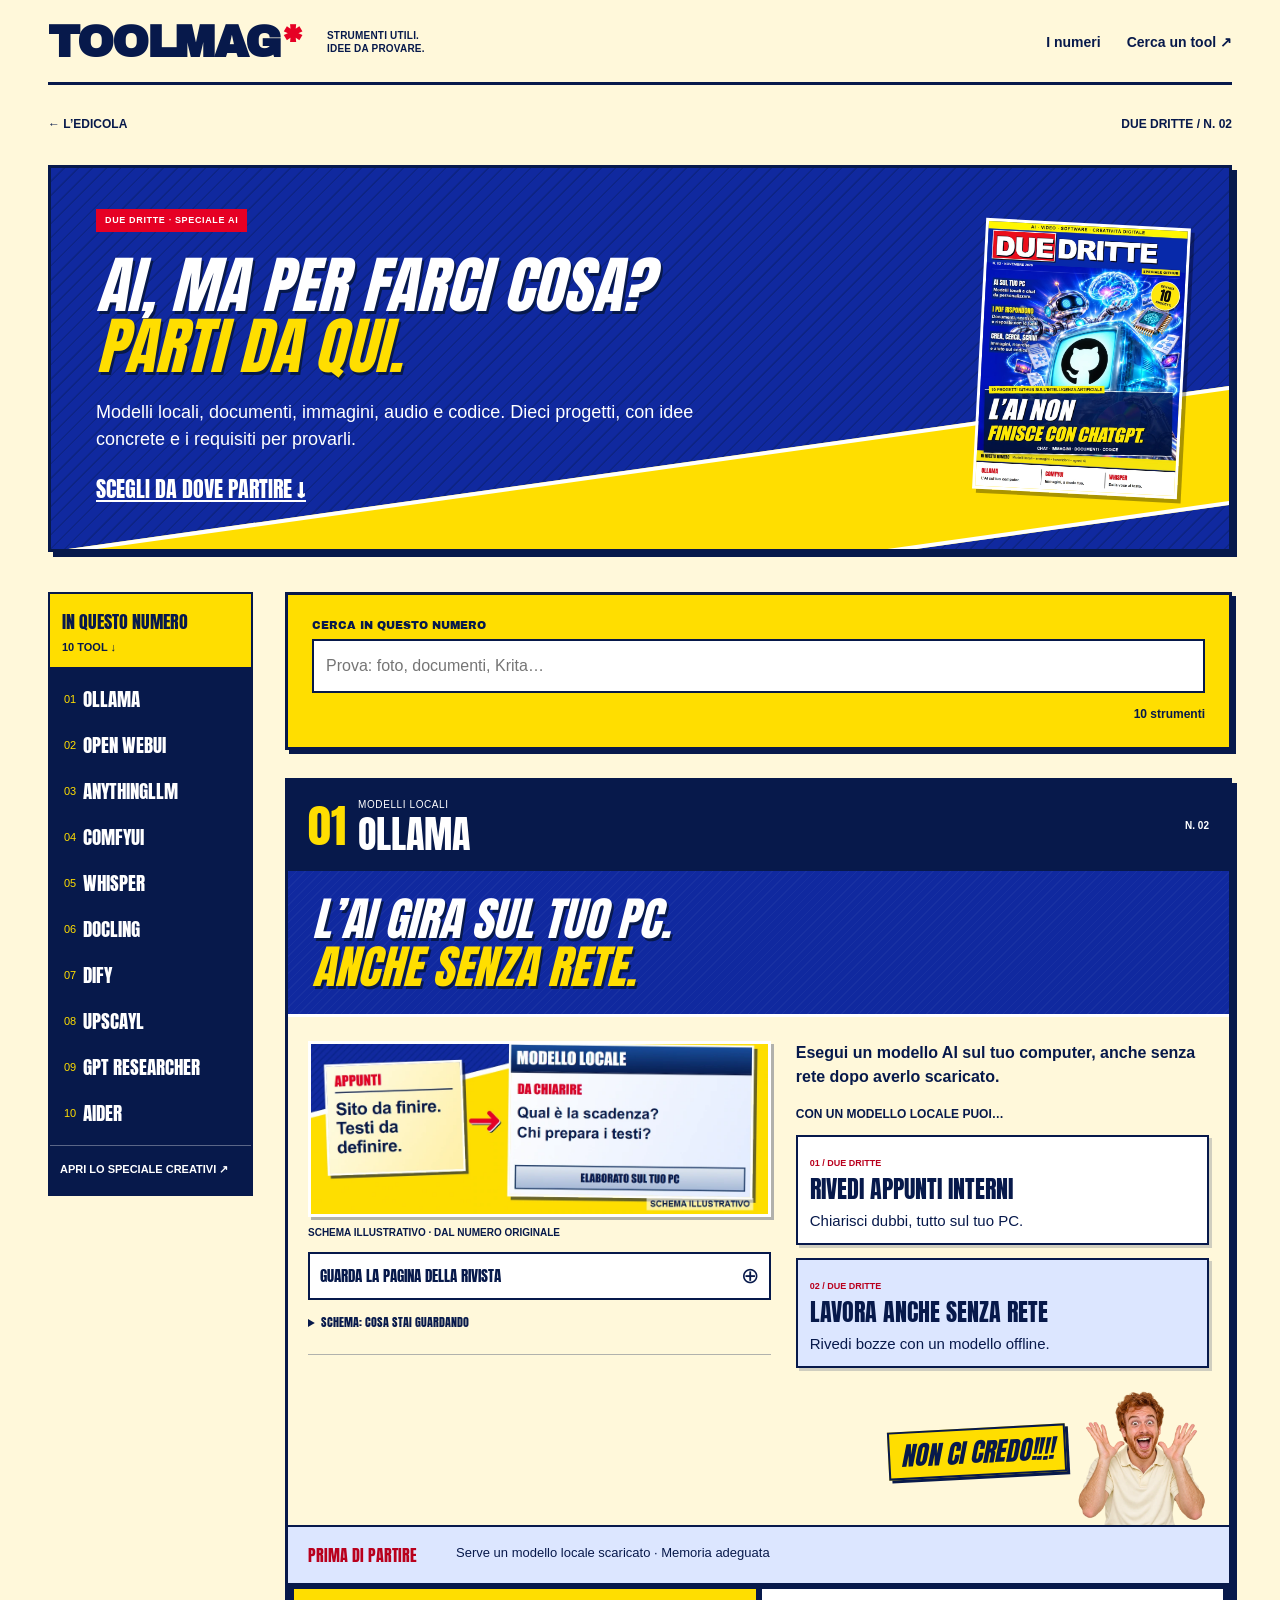
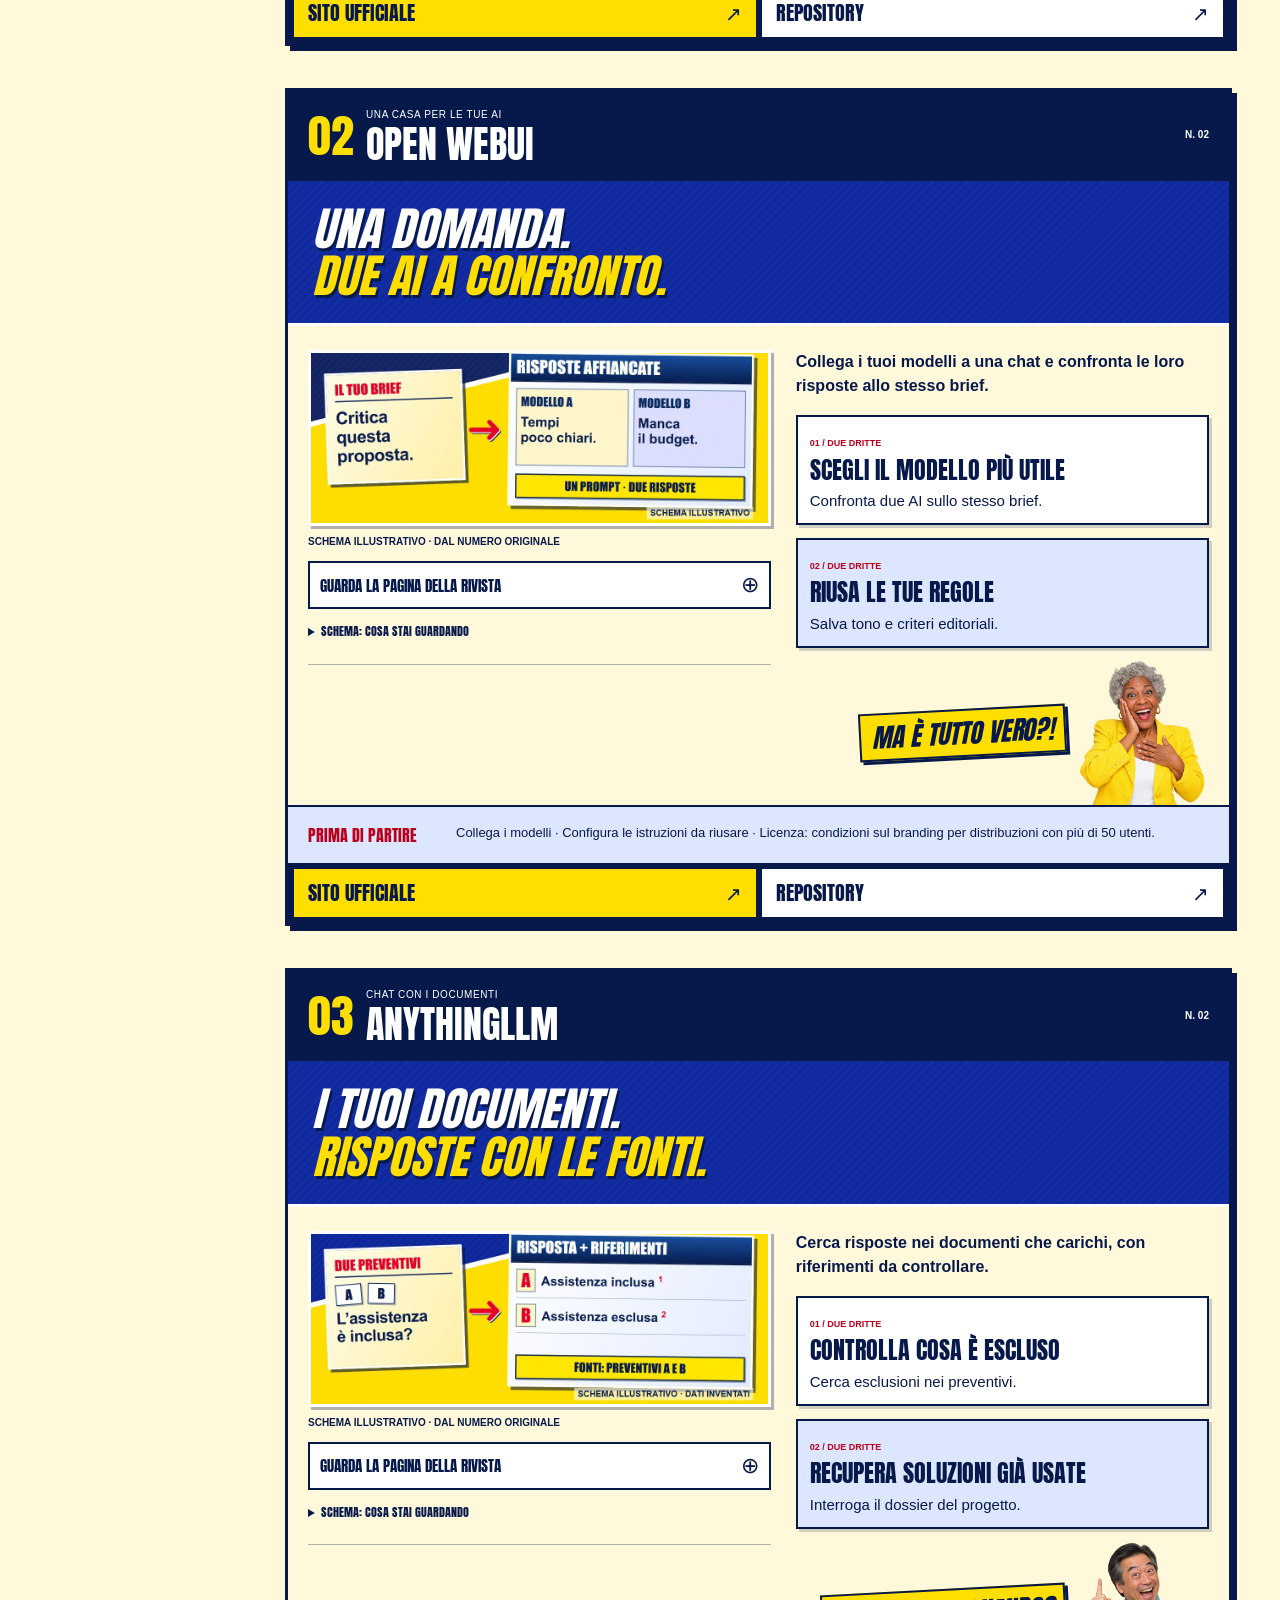
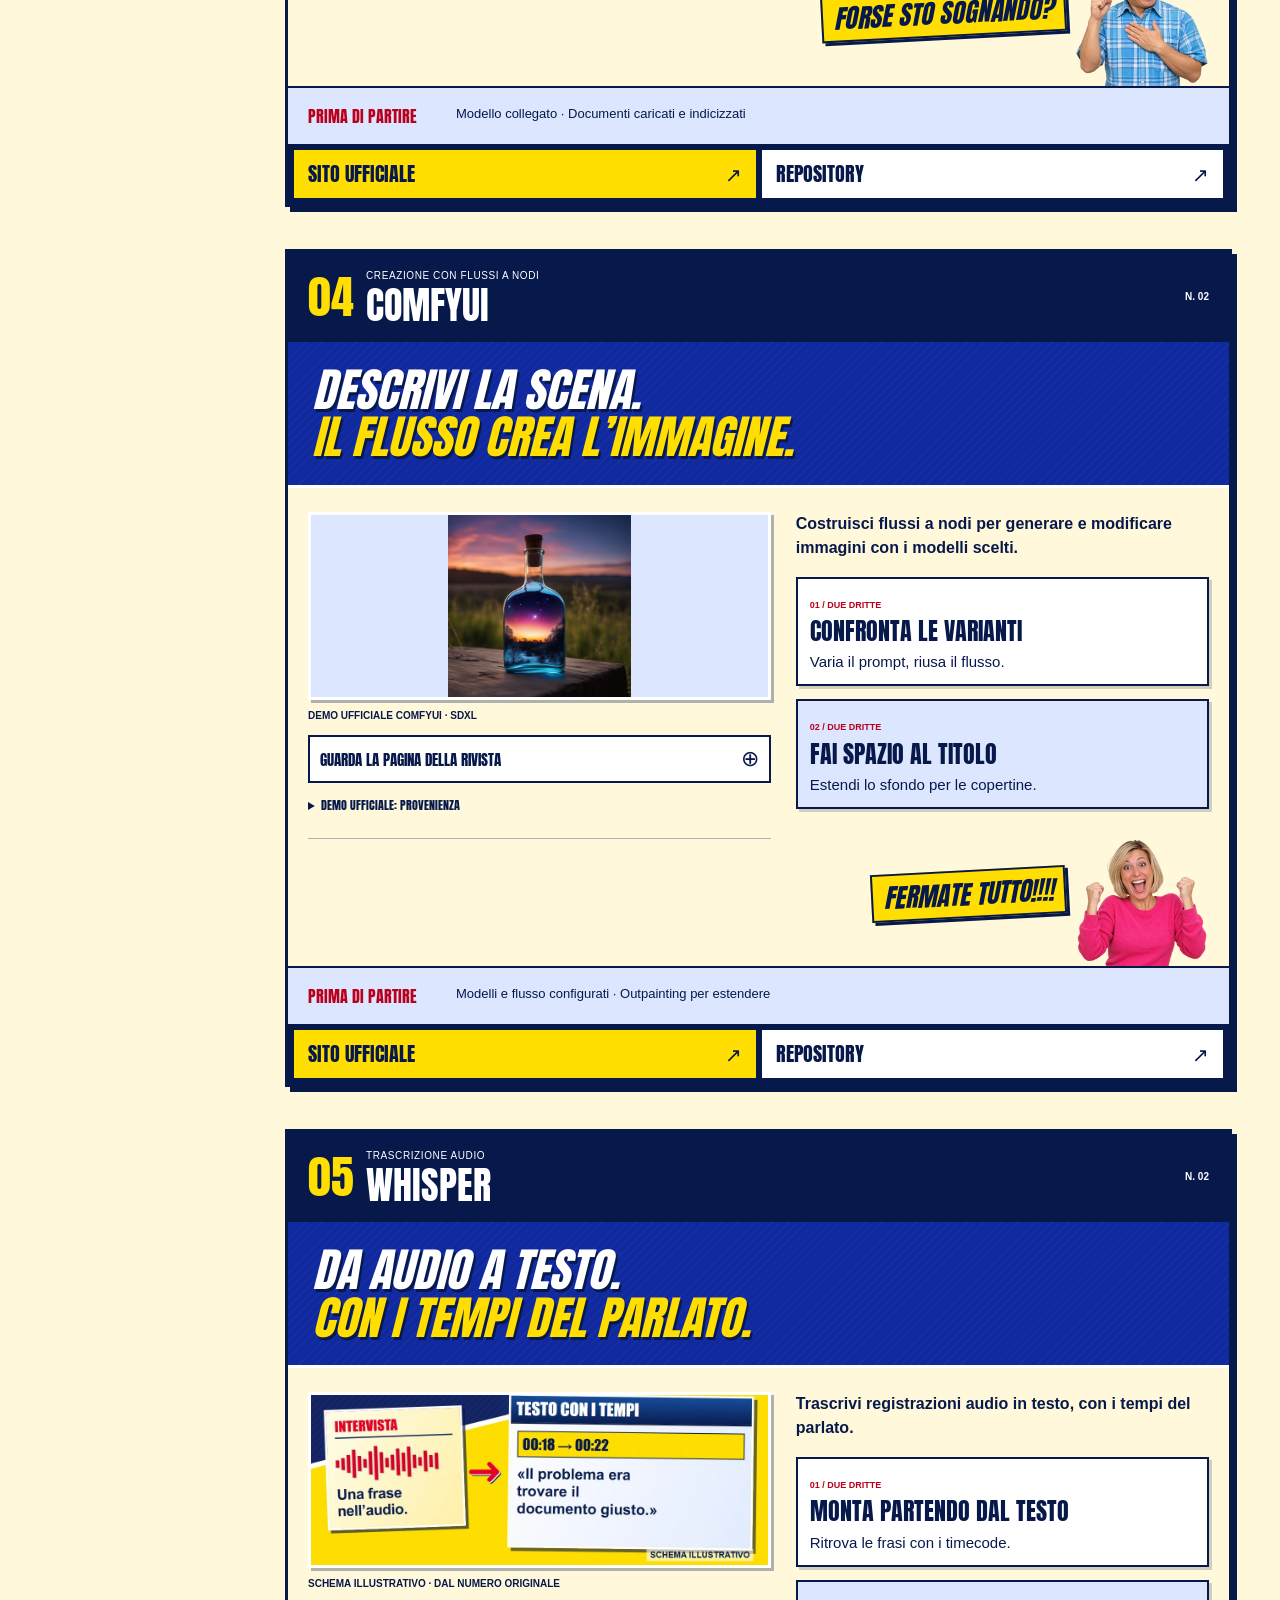
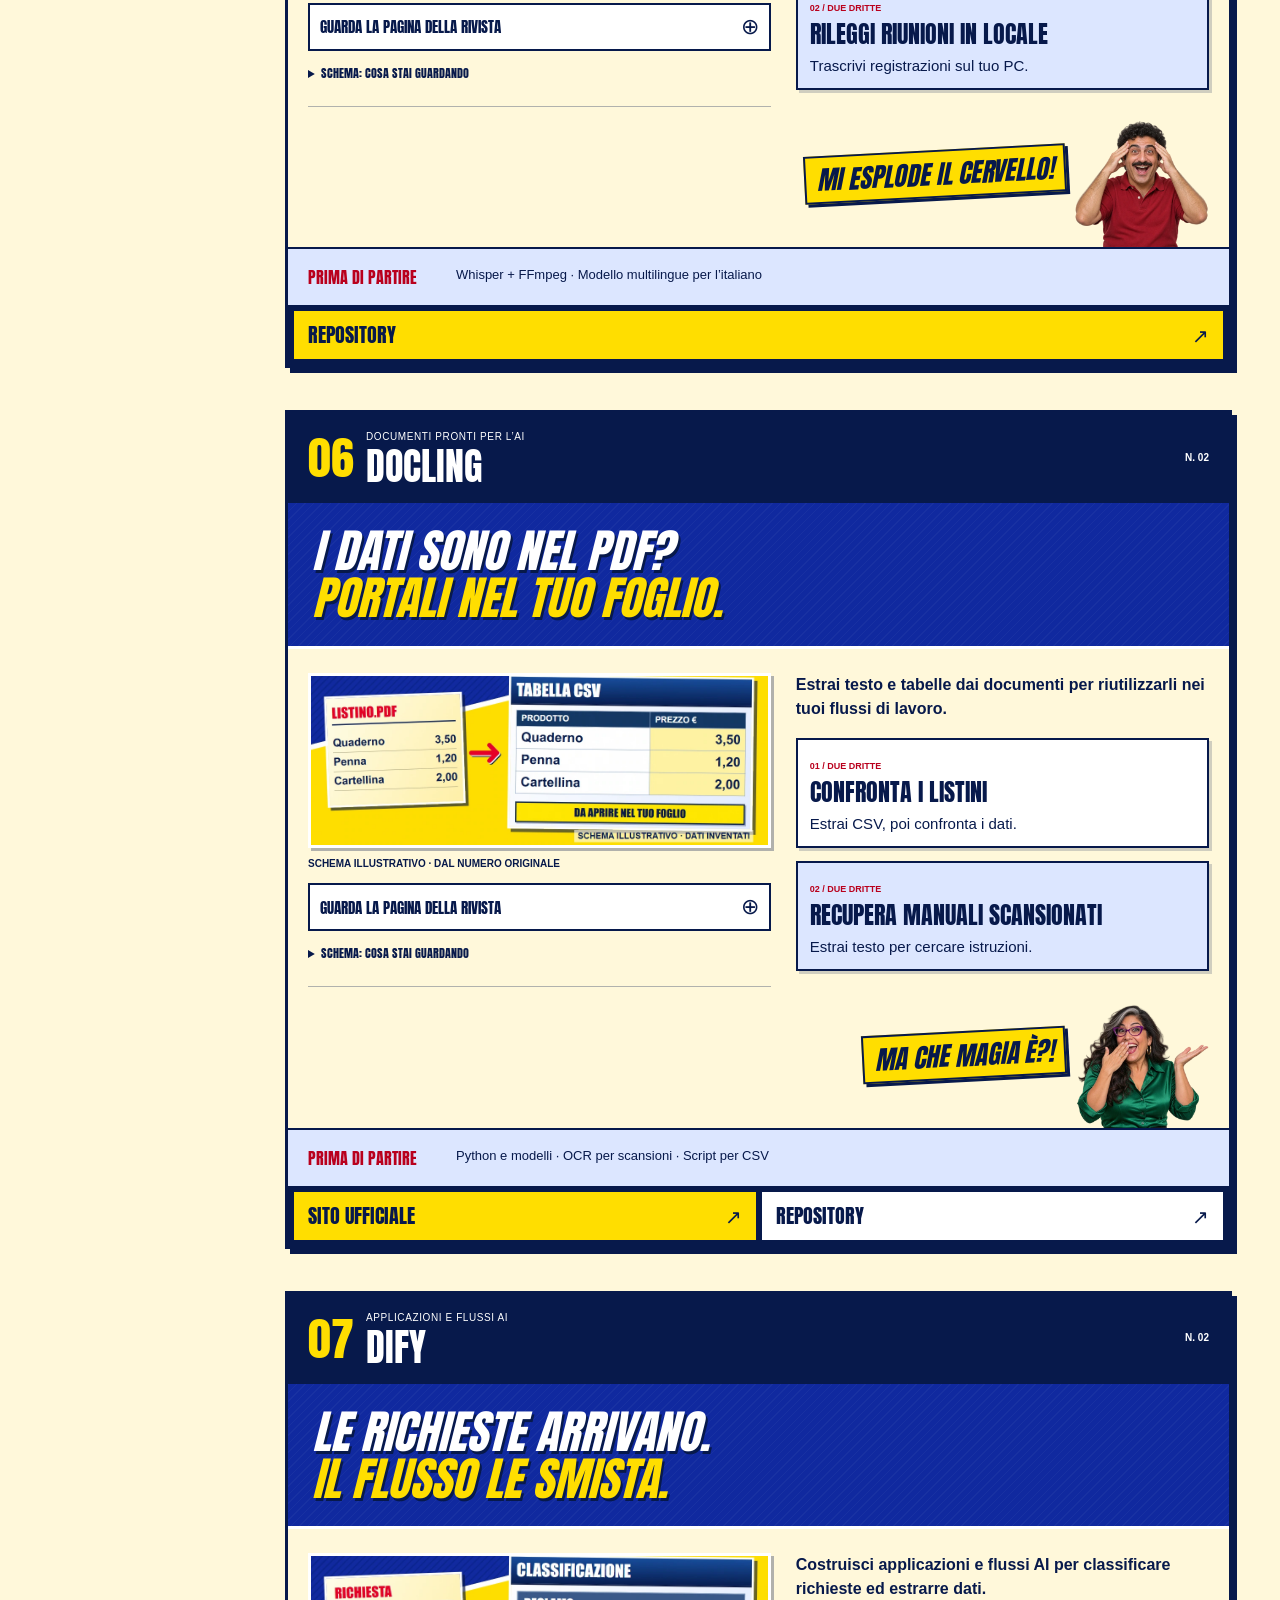
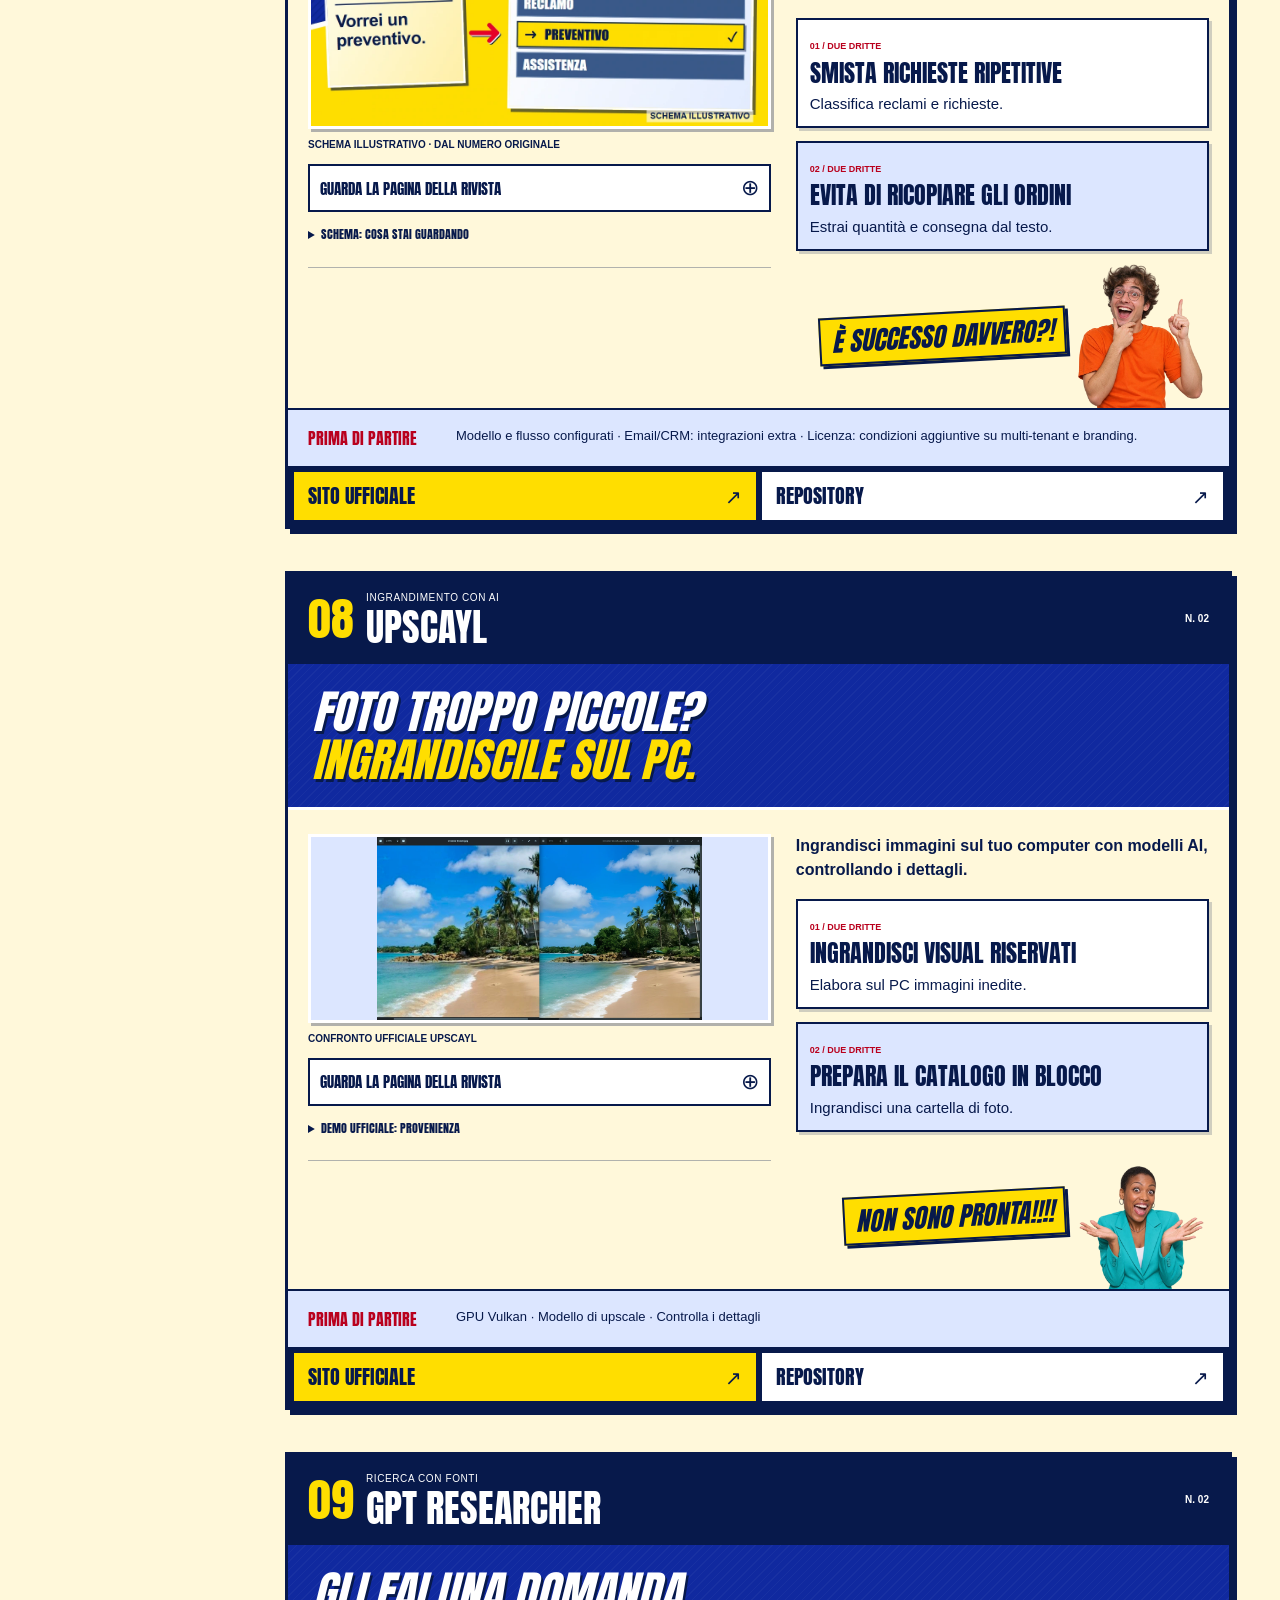
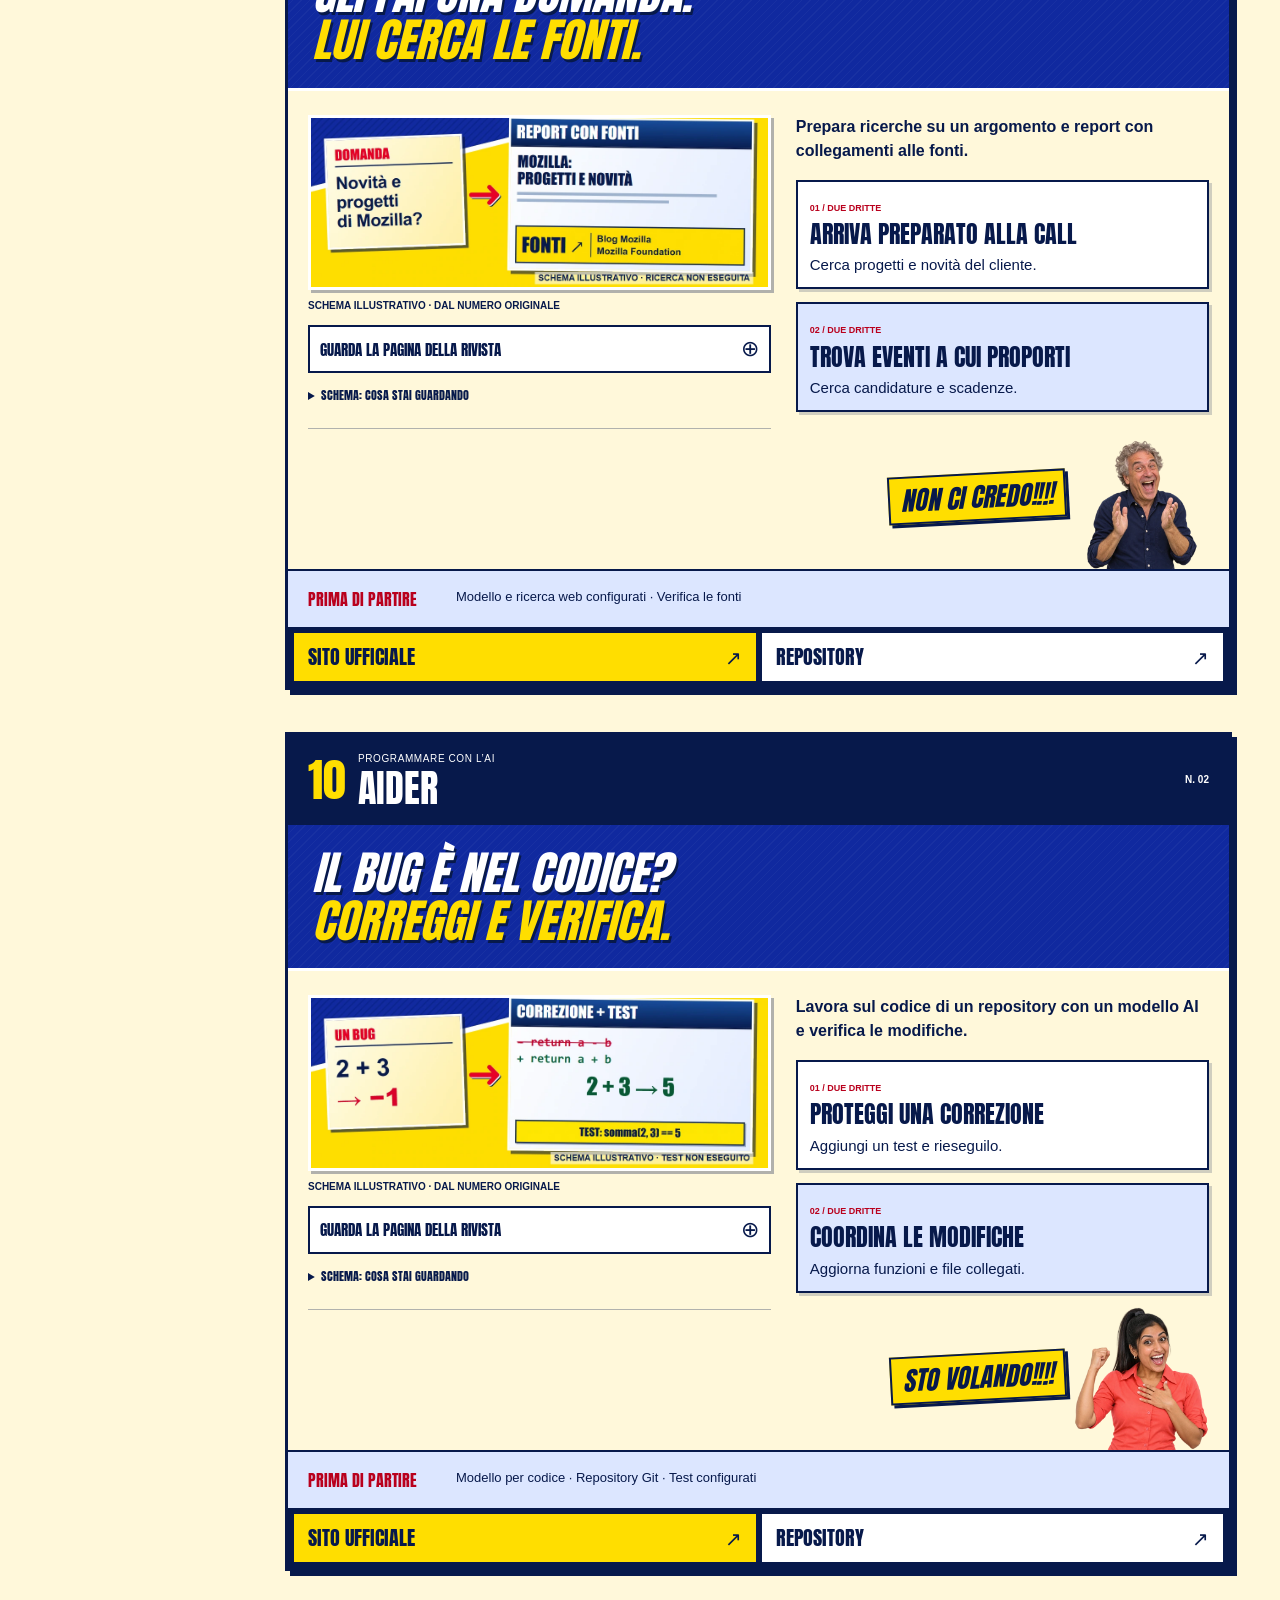
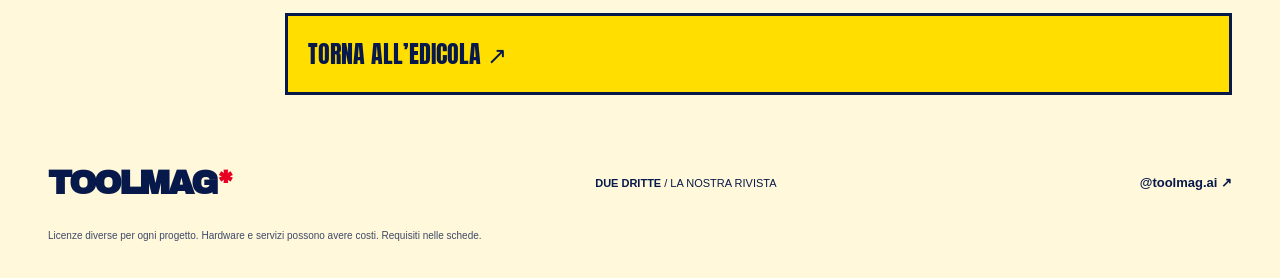
==== commit 47c4e4f5: "Aggiorna la testata: Strumenti utili. Idee da provare." ====
--- a/speciale-ai.html
+++ b/speciale-ai.html
@@ -1 +1 @@
-<!doctype html><html lang="it"><head><meta charset="utf-8"><meta name="viewport" content="width=device-width,initial-scale=1"><title>Speciale AI — TOOLMAG</title><link rel="icon" href="assets-toolmag.webp"><link rel="stylesheet" href="editoriale.css?v=2"><link rel="stylesheet" href="interni.css?v=3"><script defer src="interni.js"></script></head><body><a class="skip" href="#main">Vai al contenuto</a><header class="site-head shell"><a href="index.html" class="brand" aria-label="Toolmag, homepage">TOOLMAG<span>*</span></a><p>STRUMENTI UTILI.<br>REAZIONI ESAGERATE.</p><nav aria-label="Navigazione principale"><a href="index.html#archivio">I numeri</a><a href="strumenti.html#strumenti">Cerca un tool ↗</a></nav></header><main id="main"><div class="breadcrumb shell"><a href="index.html#archivio">← L’EDICOLA</a><span>DUE DRITTE / N. 02</span></div><section class="collection-cover shell"><div><span class="red-kicker">DUE DRITTE · SPECIALE AI</span><h1>AI, MA PER FARCI COSA?<br><em>PARTI DA QUI.</em></h1><p>Modelli locali, documenti, immagini, audio e codice. Dieci progetti, con idee concrete e i requisiti per provarli.</p><a href="#indice" class="collection-start">SCEGLI DA DOVE PARTIRE ↓</a></div><a href="assets-speciale-ai.webp" target="_blank" aria-label="Guarda la copertina intera"><img src="assets-speciale-ai.webp" alt="Copertina originale Speciale AI" width="720" height="960"></a></section><div class="collection-body shell"><aside class="jump-box" id="indice"><details><summary>IN QUESTO NUMERO <span>10 TOOL ↓</span></summary><nav aria-label="Indice dei progetti"><a href="#ollama" data-jump="ollama"><span>01</span>OLLAMA</a><a href="#openwebui" data-jump="openwebui"><span>02</span>OPEN WEBUI</a><a href="#anything" data-jump="anything"><span>03</span>ANYTHINGLLM</a><a href="#comfy" data-jump="comfy"><span>04</span>COMFYUI</a><a href="#whisper" data-jump="whisper"><span>05</span>WHISPER</a><a href="#docling" data-jump="docling"><span>06</span>DOCLING</a><a href="#dify" data-jump="dify"><span>07</span>DIFY</a><a href="#upscayl" data-jump="upscayl"><span>08</span>UPSCAYL</a><a href="#researcher" data-jump="researcher"><span>09</span>GPT RESEARCHER</a><a href="#aider" data-jump="aider"><span>10</span>AIDER</a></nav></details><a class="other-issue" href="speciale-creativi.html">APRI LO SPECIALE CREATIVI ↗</a></aside><div class="sheets"><div class="search-panel" id="strumenti"><div class="search-fields"><label class="query-label">CERCA IN QUESTO NUMERO<span><input id="tool-query" type="search" placeholder="Prova: foto, documenti, Krita…" autocomplete="off"><button id="clear-query" type="button" aria-label="Cancella ricerca" hidden>×</button></span></label></div><div class="search-bottom"><p id="search-count" aria-live="polite"></p></div></div><div class="empty-state" hidden><h2>QUESTO TOOL<br>CI STA SFUGGENDO.</h2><p>Prova un altro termine o togli un filtro.</p><button type="button" data-reset>AZZERA RICERCA E FILTRI ↺</button></div><article class="project-sheet" id="ollama" data-tool-card data-issue="ai" data-kind="modelli" data-search="OLLAMA MODELLI LOCALI Esegui un modello AI sul tuo computer, anche senza rete dopo averlo scaricato. Serve un modello locale scaricato · Memoria adeguata RIVEDI APPUNTI INTERNI Chiarisci dubbi, tutto sul tuo PC. LAVORA ANCHE SENZA RETE Rivedi bozze con un modello offline."><header class="project-name"><span>01</span><div><small>MODELLI LOCALI</small><h2>OLLAMA</h2></div><b>N. 02</b></header><h3 class="project-hook">L’AI GIRA SUL TUO PC.<br><em>ANCHE SENZA RETE.</em></h3><div class="project-layout"><div class="project-media"><div class="original-visual schema-visual"><img src="assets-pagine-ai-ollama.webp" alt="Schema editoriale già pubblicato per OLLAMA" loading="lazy" width="1080" height="440"></div><p class="image-credit">SCHEMA ILLUSTRATIVO · DAL NUMERO ORIGINALE</p><button class="page-open" type="button" data-page="assets-pagine-ai-ollama.webp" data-title="OLLAMA">GUARDA LA PAGINA DELLA RIVISTA <span>⊕</span></button><details class="provenance"><summary>SCHEMA: COSA STAI GUARDANDO</summary><p>Esempio illustrativo del numero AI: non è una prova eseguita nel software. Dati e risposte di esempio.</p></details></div><div class="project-advice"><p class="project-description">Esegui un modello AI sul tuo computer, anche senza rete dopo averlo scaricato.</p><p class="project-context">CON UN MODELLO LOCALE PUOI…</p><div class="tips"><section><span>01 / DUE DRITTE</span><h4>RIVEDI APPUNTI INTERNI</h4><p>Chiarisci dubbi, tutto sul tuo PC.</p></section><section><span>02 / DUE DRITTE</span><h4>LAVORA ANCHE SENZA RETE</h4><p>Rivedi bozze con un modello offline.</p></section></div><div class="project-host"><p>NON CI CREDO!!!!</p><img src="assets-persone-11-uomo-sbalordito.webp" alt="Personaggio originale della pagina OLLAMA, con reazione entusiasta" loading="lazy" width="220" height="220"></div></div></div><p class="project-requirement"><b>PRIMA DI PARTIRE</b><span>Serve un modello locale scaricato · Memoria adeguata</span></p><div class="project-links"><a href="https://ollama.com" target="_blank" rel="noopener noreferrer">SITO UFFICIALE <span aria-hidden="true">↗</span></a><a href="https://github.com/ollama/ollama" target="_blank" rel="noopener noreferrer">REPOSITORY <span aria-hidden="true">↗</span></a></div></article><article class="project-sheet" id="openwebui" data-tool-card data-issue="ai" data-kind="modelli" data-search="OPEN WEBUI UNA CASA PER LE TUE AI Collega i tuoi modelli a una chat e confronta le loro risposte allo stesso brief. Collega i modelli · Configura le istruzioni da riusare · Licenza: condizioni sul branding per distribuzioni con più di 50 utenti. SCEGLI IL MODELLO PIÙ UTILE Confronta due AI sullo stesso brief. RIUSA LE TUE REGOLE Salva tono e criteri editoriali."><header class="project-name"><span>02</span><div><small>UNA CASA PER LE TUE AI</small><h2>OPEN WEBUI</h2></div><b>N. 02</b></header><h3 class="project-hook">UNA DOMANDA.<br><em>DUE AI A CONFRONTO.</em></h3><div class="project-layout"><div class="project-media"><div class="original-visual schema-visual"><img src="assets-pagine-ai-openwebui.webp" alt="Schema editoriale già pubblicato per OPEN WEBUI" loading="lazy" width="1080" height="440"></div><p class="image-credit">SCHEMA ILLUSTRATIVO · DAL NUMERO ORIGINALE</p><button class="page-open" type="button" data-page="assets-pagine-ai-openwebui.webp" data-title="OPEN WEBUI">GUARDA LA PAGINA DELLA RIVISTA <span>⊕</span></button><details class="provenance"><summary>SCHEMA: COSA STAI GUARDANDO</summary><p>Esempio illustrativo del numero AI: non è una prova eseguita nel software. Dati e risposte di esempio.</p></details></div><div class="project-advice"><p class="project-description">Collega i tuoi modelli a una chat e confronta le loro risposte allo stesso brief.</p><div class="tips"><section><span>01 / DUE DRITTE</span><h4>SCEGLI IL MODELLO PIÙ UTILE</h4><p>Confronta due AI sullo stesso brief.</p></section><section><span>02 / DUE DRITTE</span><h4>RIUSA LE TUE REGOLE</h4><p>Salva tono e criteri editoriali.</p></section></div><div class="project-host"><p>MA È TUTTO VERO?!</p><img src="assets-persone-12-signora-wow.webp" alt="Personaggio originale della pagina OPEN WEBUI, con reazione entusiasta" loading="lazy" width="220" height="220"></div></div></div><p class="project-requirement"><b>PRIMA DI PARTIRE</b><span>Collega i modelli · Configura le istruzioni da riusare · Licenza: condizioni sul branding per distribuzioni con più di 50 utenti.</span></p><div class="project-links"><a href="https://openwebui.com" target="_blank" rel="noopener noreferrer">SITO UFFICIALE <span aria-hidden="true">↗</span></a><a href="https://github.com/open-webui/open-webui" target="_blank" rel="noopener noreferrer">REPOSITORY <span aria-hidden="true">↗</span></a></div></article><article class="project-sheet" id="anything" data-tool-card data-issue="ai" data-kind="documenti" data-search="ANYTHINGLLM CHAT CON I DOCUMENTI Cerca risposte nei documenti che carichi, con riferimenti da controllare. Modello collegato · Documenti caricati e indicizzati CONTROLLA COSA È ESCLUSO Cerca esclusioni nei preventivi. RECUPERA SOLUZIONI GIÀ USATE Interroga il dossier del progetto."><header class="project-name"><span>03</span><div><small>CHAT CON I DOCUMENTI</small><h2>ANYTHINGLLM</h2></div><b>N. 02</b></header><h3 class="project-hook">I TUOI DOCUMENTI.<br><em>RISPOSTE CON LE FONTI.</em></h3><div class="project-layout"><div class="project-media"><div class="original-visual schema-visual"><img src="assets-pagine-ai-anything.webp" alt="Schema editoriale già pubblicato per ANYTHINGLLM" loading="lazy" width="1080" height="440"></div><p class="image-credit">SCHEMA ILLUSTRATIVO · DAL NUMERO ORIGINALE</p><button class="page-open" type="button" data-page="assets-pagine-ai-anything.webp" data-title="ANYTHINGLLM">GUARDA LA PAGINA DELLA RIVISTA <span>⊕</span></button><details class="provenance"><summary>SCHEMA: COSA STAI GUARDANDO</summary><p>Esempio illustrativo del numero AI: non è una prova eseguita nel software. Dati e risposte di esempio.</p></details></div><div class="project-advice"><p class="project-description">Cerca risposte nei documenti che carichi, con riferimenti da controllare.</p><div class="tips"><section><span>01 / DUE DRITTE</span><h4>CONTROLLA COSA È ESCLUSO</h4><p>Cerca esclusioni nei preventivi.</p></section><section><span>02 / DUE DRITTE</span><h4>RECUPERA SOLUZIONI GIÀ USATE</h4><p>Interroga il dossier del progetto.</p></section></div><div class="project-host"><p>FORSE STO SOGNANDO?</p><img src="assets-persone-13-signore-eureka.webp" alt="Personaggio originale della pagina ANYTHINGLLM, con reazione entusiasta" loading="lazy" width="220" height="220"></div></div></div><p class="project-requirement"><b>PRIMA DI PARTIRE</b><span>Modello collegato · Documenti caricati e indicizzati</span></p><div class="project-links"><a href="https://anythingllm.com" target="_blank" rel="noopener noreferrer">SITO UFFICIALE <span aria-hidden="true">↗</span></a><a href="https://github.com/Mintplex-Labs/anything-llm" target="_blank" rel="noopener noreferrer">REPOSITORY <span aria-hidden="true">↗</span></a></div></article><article class="project-sheet" id="comfy" data-tool-card data-issue="ai" data-kind="immagini" data-search="COMFYUI CREAZIONE CON FLUSSI A NODI Costruisci flussi a nodi per generare e modificare immagini con i modelli scelti. Modelli e flusso configurati · Outpainting per estendere CONFRONTA LE VARIANTI Varia il prompt, riusa il flusso. FAI SPAZIO AL TITOLO Estendi lo sfondo per le copertine."><header class="project-name"><span>04</span><div><small>CREAZIONE CON FLUSSI A NODI</small><h2>COMFYUI</h2></div><b>N. 02</b></header><h3 class="project-hook">DESCRIVI LA SCENA.<br><em>IL FLUSSO CREA L’IMMAGINE.</em></h3><div class="project-layout"><div class="project-media"><div class="original-visual "><img src="assets-originali-comfy.webp" alt="DEMO UFFICIALE COMFYUI · SDXL" loading="lazy" width="1080" height="440"></div><p class="image-credit">DEMO UFFICIALE COMFYUI · SDXL</p><button class="page-open" type="button" data-page="assets-pagine-ai-comfy.webp" data-title="COMFYUI">GUARDA LA PAGINA DELLA RIVISTA <span>⊕</span></button><details class="provenance"><summary>DEMO UFFICIALE: PROVENIENZA</summary><p>Immagine originale della demo ufficiale, già utilizzata nel numero AI. Non generata da noi.</p><a href="https://comfyanonymous.github.io/ComfyUI_examples/sdxl/" target="_blank" rel="noopener noreferrer">Apri la fonte originale <span aria-hidden="true">↗</span></a></details></div><div class="project-advice"><p class="project-description">Costruisci flussi a nodi per generare e modificare immagini con i modelli scelti.</p><div class="tips"><section><span>01 / DUE DRITTE</span><h4>CONFRONTA LE VARIANTI</h4><p>Varia il prompt, riusa il flusso.</p></section><section><span>02 / DUE DRITTE</span><h4>FAI SPAZIO AL TITOLO</h4><p>Estendi lo sfondo per le copertine.</p></section></div><div class="project-host"><p>FERMATE TUTTO!!!!</p><img src="assets-persone-14-donna-evviva.webp" alt="Personaggio originale della pagina COMFYUI, con reazione entusiasta" loading="lazy" width="220" height="220"></div></div></div><p class="project-requirement"><b>PRIMA DI PARTIRE</b><span>Modelli e flusso configurati · Outpainting per estendere</span></p><div class="project-links"><a href="https://www.comfy.org/" target="_blank" rel="noopener noreferrer">SITO UFFICIALE <span aria-hidden="true">↗</span></a><a href="https://github.com/Comfy-Org/ComfyUI" target="_blank" rel="noopener noreferrer">REPOSITORY <span aria-hidden="true">↗</span></a></div></article><article class="project-sheet" id="whisper" data-tool-card data-issue="ai" data-kind="audio" data-search="WHISPER TRASCRIZIONE AUDIO Trascrivi registrazioni audio in testo, con i tempi del parlato. Whisper + FFmpeg · Modello multilingue per l’italiano MONTA PARTENDO DAL TESTO Ritrova le frasi con i timecode. RILEGGI RIUNIONI IN LOCALE Trascrivi registrazioni sul tuo PC."><header class="project-name"><span>05</span><div><small>TRASCRIZIONE AUDIO</small><h2>WHISPER</h2></div><b>N. 02</b></header><h3 class="project-hook">DA AUDIO A TESTO.<br><em>CON I TEMPI DEL PARLATO.</em></h3><div class="project-layout"><div class="project-media"><div class="original-visual schema-visual"><img src="assets-pagine-ai-whisper.webp" alt="Schema editoriale già pubblicato per WHISPER" loading="lazy" width="1080" height="440"></div><p class="image-credit">SCHEMA ILLUSTRATIVO · DAL NUMERO ORIGINALE</p><button class="page-open" type="button" data-page="assets-pagine-ai-whisper.webp" data-title="WHISPER">GUARDA LA PAGINA DELLA RIVISTA <span>⊕</span></button><details class="provenance"><summary>SCHEMA: COSA STAI GUARDANDO</summary><p>Esempio illustrativo del numero AI: non è una prova eseguita nel software. Dati e risposte di esempio.</p></details></div><div class="project-advice"><p class="project-description">Trascrivi registrazioni audio in testo, con i tempi del parlato.</p><div class="tips"><section><span>01 / DUE DRITTE</span><h4>MONTA PARTENDO DAL TESTO</h4><p>Ritrova le frasi con i timecode.</p></section><section><span>02 / DUE DRITTE</span><h4>RILEGGI RIUNIONI IN LOCALE</h4><p>Trascrivi registrazioni sul tuo PC.</p></section></div><div class="project-host"><p>MI ESPLODE IL CERVELLO!</p><img src="assets-persone-15-uomo-incredibile.webp" alt="Personaggio originale della pagina WHISPER, con reazione entusiasta" loading="lazy" width="220" height="220"></div></div></div><p class="project-requirement"><b>PRIMA DI PARTIRE</b><span>Whisper + FFmpeg · Modello multilingue per l’italiano</span></p><div class="project-links"><a href="https://github.com/openai/whisper" target="_blank" rel="noopener noreferrer">REPOSITORY <span aria-hidden="true">↗</span></a></div></article><article class="project-sheet" id="docling" data-tool-card data-issue="ai" data-kind="documenti" data-search="DOCLING DOCUMENTI PRONTI PER L’AI Estrai testo e tabelle dai documenti per riutilizzarli nei tuoi flussi di lavoro. Python e modelli · OCR per scansioni · Script per CSV CONFRONTA I LISTINI Estrai CSV, poi confronta i dati. RECUPERA MANUALI SCANSIONATI Estrai testo per cercare istruzioni."><header class="project-name"><span>06</span><div><small>DOCUMENTI PRONTI PER L’AI</small><h2>DOCLING</h2></div><b>N. 02</b></header><h3 class="project-hook">I DATI SONO NEL PDF?<br><em>PORTALI NEL TUO FOGLIO.</em></h3><div class="project-layout"><div class="project-media"><div class="original-visual schema-visual"><img src="assets-pagine-ai-docling.webp" alt="Schema editoriale già pubblicato per DOCLING" loading="lazy" width="1080" height="440"></div><p class="image-credit">SCHEMA ILLUSTRATIVO · DAL NUMERO ORIGINALE</p><button class="page-open" type="button" data-page="assets-pagine-ai-docling.webp" data-title="DOCLING">GUARDA LA PAGINA DELLA RIVISTA <span>⊕</span></button><details class="provenance"><summary>SCHEMA: COSA STAI GUARDANDO</summary><p>Esempio illustrativo del numero AI: non è una prova eseguita nel software. Dati e risposte di esempio.</p></details></div><div class="project-advice"><p class="project-description">Estrai testo e tabelle dai documenti per riutilizzarli nei tuoi flussi di lavoro.</p><div class="tips"><section><span>01 / DUE DRITTE</span><h4>CONFRONTA I LISTINI</h4><p>Estrai CSV, poi confronta i dati.</p></section><section><span>02 / DUE DRITTE</span><h4>RECUPERA MANUALI SCANSIONATI</h4><p>Estrai testo per cercare istruzioni.</p></section></div><div class="project-host"><p>MA CHE MAGIA È?!</p><img src="assets-persone-16-donna-meraviglia.webp" alt="Personaggio originale della pagina DOCLING, con reazione entusiasta" loading="lazy" width="220" height="220"></div></div></div><p class="project-requirement"><b>PRIMA DI PARTIRE</b><span>Python e modelli · OCR per scansioni · Script per CSV</span></p><div class="project-links"><a href="https://docling-project.github.io/docling" target="_blank" rel="noopener noreferrer">SITO UFFICIALE <span aria-hidden="true">↗</span></a><a href="https://github.com/docling-project/docling" target="_blank" rel="noopener noreferrer">REPOSITORY <span aria-hidden="true">↗</span></a></div></article><article class="project-sheet" id="dify" data-tool-card data-issue="ai" data-kind="automazioni" data-search="DIFY APPLICAZIONI E FLUSSI AI Costruisci applicazioni e flussi AI per classificare richieste ed estrarre dati. Modello e flusso configurati · Email/CRM: integrazioni extra · Licenza: condizioni aggiuntive su multi-tenant e branding. SMISTA RICHIESTE RIPETITIVE Classifica reclami e richieste. EVITA DI RICOPIARE GLI ORDINI Estrai quantità e consegna dal testo."><header class="project-name"><span>07</span><div><small>APPLICAZIONI E FLUSSI AI</small><h2>DIFY</h2></div><b>N. 02</b></header><h3 class="project-hook">LE RICHIESTE ARRIVANO.<br><em>IL FLUSSO LE SMISTA.</em></h3><div class="project-layout"><div class="project-media"><div class="original-visual schema-visual"><img src="assets-pagine-ai-dify.webp" alt="Schema editoriale già pubblicato per DIFY" loading="lazy" width="1080" height="440"></div><p class="image-credit">SCHEMA ILLUSTRATIVO · DAL NUMERO ORIGINALE</p><button class="page-open" type="button" data-page="assets-pagine-ai-dify.webp" data-title="DIFY">GUARDA LA PAGINA DELLA RIVISTA <span>⊕</span></button><details class="provenance"><summary>SCHEMA: COSA STAI GUARDANDO</summary><p>Esempio illustrativo del numero AI: non è una prova eseguita nel software. Dati e risposte di esempio.</p></details></div><div class="project-advice"><p class="project-description">Costruisci applicazioni e flussi AI per classificare richieste ed estrarre dati.</p><div class="tips"><section><span>01 / DUE DRITTE</span><h4>SMISTA RICHIESTE RIPETITIVE</h4><p>Classifica reclami e richieste.</p></section><section><span>02 / DUE DRITTE</span><h4>EVITA DI RICOPIARE GLI ORDINI</h4><p>Estrai quantità e consegna dal testo.</p></section></div><div class="project-host"><p>È SUCCESSO DAVVERO?!</p><img src="assets-persone-17-ragazzo-stupore.webp" alt="Personaggio originale della pagina DIFY, con reazione entusiasta" loading="lazy" width="220" height="220"></div></div></div><p class="project-requirement"><b>PRIMA DI PARTIRE</b><span>Modello e flusso configurati · Email/CRM: integrazioni extra · Licenza: condizioni aggiuntive su multi-tenant e branding.</span></p><div class="project-links"><a href="https://dify.ai" target="_blank" rel="noopener noreferrer">SITO UFFICIALE <span aria-hidden="true">↗</span></a><a href="https://github.com/langgenius/dify" target="_blank" rel="noopener noreferrer">REPOSITORY <span aria-hidden="true">↗</span></a></div></article><article class="project-sheet" id="upscayl" data-tool-card data-issue="ai" data-kind="immagini" data-search="UPSCAYL INGRANDIMENTO CON AI Ingrandisci immagini sul tuo computer con modelli AI, controllando i dettagli. GPU Vulkan · Modello di upscale · Controlla i dettagli INGRANDISCI VISUAL RISERVATI Elabora sul PC immagini inedite. PREPARA IL CATALOGO IN BLOCCO Ingrandisci una cartella di foto."><header class="project-name"><span>08</span><div><small>INGRANDIMENTO CON AI</small><h2>UPSCAYL</h2></div><b>N. 02</b></header><h3 class="project-hook">FOTO TROPPO PICCOLE?<br><em>INGRANDISCILE SUL PC.</em></h3><div class="project-layout"><div class="project-media"><div class="original-visual "><img src="assets-originali-upscayl.webp" alt="CONFRONTO UFFICIALE UPSCAYL" loading="lazy" width="1080" height="440"></div><p class="image-credit">CONFRONTO UFFICIALE UPSCAYL</p><button class="page-open" type="button" data-page="assets-pagine-ai-upscayl.webp" data-title="UPSCAYL">GUARDA LA PAGINA DELLA RIVISTA <span>⊕</span></button><details class="provenance"><summary>DEMO UFFICIALE: PROVENIENZA</summary><p>Immagine originale della demo ufficiale, già utilizzata nel numero AI. Non generata da noi.</p><a href="https://github.com/upscayl/upscayl/blob/main/COMPARISONS.MD" target="_blank" rel="noopener noreferrer">Apri la fonte originale <span aria-hidden="true">↗</span></a></details></div><div class="project-advice"><p class="project-description">Ingrandisci immagini sul tuo computer con modelli AI, controllando i dettagli.</p><div class="tips"><section><span>01 / DUE DRITTE</span><h4>INGRANDISCI VISUAL RISERVATI</h4><p>Elabora sul PC immagini inedite.</p></section><section><span>02 / DUE DRITTE</span><h4>PREPARA IL CATALOGO IN BLOCCO</h4><p>Ingrandisci una cartella di foto.</p></section></div><div class="project-host"><p>NON SONO PRONTA!!!!</p><img src="assets-persone-18-donna-pazzesco.webp" alt="Personaggio originale della pagina UPSCAYL, con reazione entusiasta" loading="lazy" width="220" height="220"></div></div></div><p class="project-requirement"><b>PRIMA DI PARTIRE</b><span>GPU Vulkan · Modello di upscale · Controlla i dettagli</span></p><div class="project-links"><a href="https://upscayl.org" target="_blank" rel="noopener noreferrer">SITO UFFICIALE <span aria-hidden="true">↗</span></a><a href="https://github.com/upscayl/upscayl" target="_blank" rel="noopener noreferrer">REPOSITORY <span aria-hidden="true">↗</span></a></div></article><article class="project-sheet" id="researcher" data-tool-card data-issue="ai" data-kind="documenti" data-search="GPT RESEARCHER RICERCA CON FONTI Prepara ricerche su un argomento e report con collegamenti alle fonti. Modello e ricerca web configurati · Verifica le fonti ARRIVA PREPARATO ALLA CALL Cerca progetti e novità del cliente. TROVA EVENTI A CUI PROPORTI Cerca candidature e scadenze."><header class="project-name"><span>09</span><div><small>RICERCA CON FONTI</small><h2>GPT RESEARCHER</h2></div><b>N. 02</b></header><h3 class="project-hook">GLI FAI UNA DOMANDA.<br><em>LUI CERCA LE FONTI.</em></h3><div class="project-layout"><div class="project-media"><div class="original-visual schema-visual"><img src="assets-pagine-ai-researcher.webp" alt="Schema editoriale già pubblicato per GPT RESEARCHER" loading="lazy" width="1080" height="440"></div><p class="image-credit">SCHEMA ILLUSTRATIVO · DAL NUMERO ORIGINALE</p><button class="page-open" type="button" data-page="assets-pagine-ai-researcher.webp" data-title="GPT RESEARCHER">GUARDA LA PAGINA DELLA RIVISTA <span>⊕</span></button><details class="provenance"><summary>SCHEMA: COSA STAI GUARDANDO</summary><p>Esempio illustrativo del numero AI: non è una prova eseguita nel software. Dati e risposte di esempio.</p></details></div><div class="project-advice"><p class="project-description">Prepara ricerche su un argomento e report con collegamenti alle fonti.</p><div class="tips"><section><span>01 / DUE DRITTE</span><h4>ARRIVA PREPARATO ALLA CALL</h4><p>Cerca progetti e novità del cliente.</p></section><section><span>02 / DUE DRITTE</span><h4>TROVA EVENTI A CUI PROPORTI</h4><p>Cerca candidature e scadenze.</p></section></div><div class="project-host"><p>NON CI CREDO!!!!</p><img src="assets-persone-19-signore-applauso.webp" alt="Personaggio originale della pagina GPT RESEARCHER, con reazione entusiasta" loading="lazy" width="220" height="220"></div></div></div><p class="project-requirement"><b>PRIMA DI PARTIRE</b><span>Modello e ricerca web configurati · Verifica le fonti</span></p><div class="project-links"><a href="https://gptr.dev" target="_blank" rel="noopener noreferrer">SITO UFFICIALE <span aria-hidden="true">↗</span></a><a href="https://github.com/assafelovic/gpt-researcher" target="_blank" rel="noopener noreferrer">REPOSITORY <span aria-hidden="true">↗</span></a></div></article><article class="project-sheet" id="aider" data-tool-card data-issue="ai" data-kind="codice" data-search="AIDER PROGRAMMARE CON L’AI Lavora sul codice di un repository con un modello AI e verifica le modifiche. Modello per codice · Repository Git · Test configurati PROTEGGI UNA CORREZIONE Aggiungi un test e rieseguilo. COORDINA LE MODIFICHE Aggiorna funzioni e file collegati."><header class="project-name"><span>10</span><div><small>PROGRAMMARE CON L’AI</small><h2>AIDER</h2></div><b>N. 02</b></header><h3 class="project-hook">IL BUG È NEL CODICE?<br><em>CORREGGI E VERIFICA.</em></h3><div class="project-layout"><div class="project-media"><div class="original-visual schema-visual"><img src="assets-pagine-ai-aider.webp" alt="Schema editoriale già pubblicato per AIDER" loading="lazy" width="1080" height="440"></div><p class="image-credit">SCHEMA ILLUSTRATIVO · DAL NUMERO ORIGINALE</p><button class="page-open" type="button" data-page="assets-pagine-ai-aider.webp" data-title="AIDER">GUARDA LA PAGINA DELLA RIVISTA <span>⊕</span></button><details class="provenance"><summary>SCHEMA: COSA STAI GUARDANDO</summary><p>Esempio illustrativo del numero AI: non è una prova eseguita nel software. Dati e risposte di esempio.</p></details></div><div class="project-advice"><p class="project-description">Lavora sul codice di un repository con un modello AI e verifica le modifiche.</p><div class="tips"><section><span>01 / DUE DRITTE</span><h4>PROTEGGI UNA CORREZIONE</h4><p>Aggiungi un test e rieseguilo.</p></section><section><span>02 / DUE DRITTE</span><h4>COORDINA LE MODIFICHE</h4><p>Aggiorna funzioni e file collegati.</p></section></div><div class="project-host"><p>STO VOLANDO!!!!</p><img src="assets-persone-20-donna-fantastico.webp" alt="Personaggio originale della pagina AIDER, con reazione entusiasta" loading="lazy" width="220" height="220"></div></div></div><p class="project-requirement"><b>PRIMA DI PARTIRE</b><span>Modello per codice · Repository Git · Test configurati</span></p><div class="project-links"><a href="https://aider.chat/" target="_blank" rel="noopener noreferrer">SITO UFFICIALE <span aria-hidden="true">↗</span></a><a href="https://github.com/Aider-AI/aider" target="_blank" rel="noopener noreferrer">REPOSITORY <span aria-hidden="true">↗</span></a></div></article><a class="collection-bottom" href="index.html#archivio">TORNA ALL’EDICOLA ↗</a></div></div></main><footer class="site-footer shell"><a class="brand" href="index.html">TOOLMAG<span>*</span></a><p><b>DUE DRITTE</b> / LA NOSTRA RIVISTA</p><a href="https://www.instagram.com/toolmag.ai/" target="_blank" rel="noopener noreferrer">@toolmag.ai ↗</a><small>Licenze diverse per ogni progetto. Hardware e servizi possono avere costi. Requisiti nelle schede.</small></footer><dialog class="art-viewer" aria-labelledby="art-title"><header><h2 id="art-title">PAGINA ORIGINALE</h2><button type="button" data-close>CHIUDI ×</button></header><img id="art-image" alt=""><p>Pagina del numero originale · immagini e schemi conservati.</p></dialog></body></html>+<!doctype html><html lang="it"><head><meta charset="utf-8"><meta name="viewport" content="width=device-width,initial-scale=1"><title>Speciale AI — TOOLMAG</title><link rel="icon" href="assets-toolmag.webp"><link rel="stylesheet" href="editoriale.css?v=2"><link rel="stylesheet" href="interni.css?v=3"><script defer src="interni.js"></script></head><body><a class="skip" href="#main">Vai al contenuto</a><header class="site-head shell"><a href="index.html" class="brand" aria-label="Toolmag, homepage">TOOLMAG<span>*</span></a><p>STRUMENTI UTILI.<br>IDEE DA PROVARE.</p><nav aria-label="Navigazione principale"><a href="index.html#archivio">I numeri</a><a href="strumenti.html#strumenti">Cerca un tool ↗</a></nav></header><main id="main"><div class="breadcrumb shell"><a href="index.html#archivio">← L’EDICOLA</a><span>DUE DRITTE / N. 02</span></div><section class="collection-cover shell"><div><span class="red-kicker">DUE DRITTE · SPECIALE AI</span><h1>AI, MA PER FARCI COSA?<br><em>PARTI DA QUI.</em></h1><p>Modelli locali, documenti, immagini, audio e codice. Dieci progetti, con idee concrete e i requisiti per provarli.</p><a href="#indice" class="collection-start">SCEGLI DA DOVE PARTIRE ↓</a></div><a href="assets-speciale-ai.webp" target="_blank" aria-label="Guarda la copertina intera"><img src="assets-speciale-ai.webp" alt="Copertina originale Speciale AI" width="720" height="960"></a></section><div class="collection-body shell"><aside class="jump-box" id="indice"><details><summary>IN QUESTO NUMERO <span>10 TOOL ↓</span></summary><nav aria-label="Indice dei progetti"><a href="#ollama" data-jump="ollama"><span>01</span>OLLAMA</a><a href="#openwebui" data-jump="openwebui"><span>02</span>OPEN WEBUI</a><a href="#anything" data-jump="anything"><span>03</span>ANYTHINGLLM</a><a href="#comfy" data-jump="comfy"><span>04</span>COMFYUI</a><a href="#whisper" data-jump="whisper"><span>05</span>WHISPER</a><a href="#docling" data-jump="docling"><span>06</span>DOCLING</a><a href="#dify" data-jump="dify"><span>07</span>DIFY</a><a href="#upscayl" data-jump="upscayl"><span>08</span>UPSCAYL</a><a href="#researcher" data-jump="researcher"><span>09</span>GPT RESEARCHER</a><a href="#aider" data-jump="aider"><span>10</span>AIDER</a></nav></details><a class="other-issue" href="speciale-creativi.html">APRI LO SPECIALE CREATIVI ↗</a></aside><div class="sheets"><div class="search-panel" id="strumenti"><div class="search-fields"><label class="query-label">CERCA IN QUESTO NUMERO<span><input id="tool-query" type="search" placeholder="Prova: foto, documenti, Krita…" autocomplete="off"><button id="clear-query" type="button" aria-label="Cancella ricerca" hidden>×</button></span></label></div><div class="search-bottom"><p id="search-count" aria-live="polite"></p></div></div><div class="empty-state" hidden><h2>QUESTO TOOL<br>CI STA SFUGGENDO.</h2><p>Prova un altro termine o togli un filtro.</p><button type="button" data-reset>AZZERA RICERCA E FILTRI ↺</button></div><article class="project-sheet" id="ollama" data-tool-card data-issue="ai" data-kind="modelli" data-search="OLLAMA MODELLI LOCALI Esegui un modello AI sul tuo computer, anche senza rete dopo averlo scaricato. Serve un modello locale scaricato · Memoria adeguata RIVEDI APPUNTI INTERNI Chiarisci dubbi, tutto sul tuo PC. LAVORA ANCHE SENZA RETE Rivedi bozze con un modello offline."><header class="project-name"><span>01</span><div><small>MODELLI LOCALI</small><h2>OLLAMA</h2></div><b>N. 02</b></header><h3 class="project-hook">L’AI GIRA SUL TUO PC.<br><em>ANCHE SENZA RETE.</em></h3><div class="project-layout"><div class="project-media"><div class="original-visual schema-visual"><img src="assets-pagine-ai-ollama.webp" alt="Schema editoriale già pubblicato per OLLAMA" loading="lazy" width="1080" height="440"></div><p class="image-credit">SCHEMA ILLUSTRATIVO · DAL NUMERO ORIGINALE</p><button class="page-open" type="button" data-page="assets-pagine-ai-ollama.webp" data-title="OLLAMA">GUARDA LA PAGINA DELLA RIVISTA <span>⊕</span></button><details class="provenance"><summary>SCHEMA: COSA STAI GUARDANDO</summary><p>Esempio illustrativo del numero AI: non è una prova eseguita nel software. Dati e risposte di esempio.</p></details></div><div class="project-advice"><p class="project-description">Esegui un modello AI sul tuo computer, anche senza rete dopo averlo scaricato.</p><p class="project-context">CON UN MODELLO LOCALE PUOI…</p><div class="tips"><section><span>01 / DUE DRITTE</span><h4>RIVEDI APPUNTI INTERNI</h4><p>Chiarisci dubbi, tutto sul tuo PC.</p></section><section><span>02 / DUE DRITTE</span><h4>LAVORA ANCHE SENZA RETE</h4><p>Rivedi bozze con un modello offline.</p></section></div><div class="project-host"><p>NON CI CREDO!!!!</p><img src="assets-persone-11-uomo-sbalordito.webp" alt="Personaggio originale della pagina OLLAMA, con reazione entusiasta" loading="lazy" width="220" height="220"></div></div></div><p class="project-requirement"><b>PRIMA DI PARTIRE</b><span>Serve un modello locale scaricato · Memoria adeguata</span></p><div class="project-links"><a href="https://ollama.com" target="_blank" rel="noopener noreferrer">SITO UFFICIALE <span aria-hidden="true">↗</span></a><a href="https://github.com/ollama/ollama" target="_blank" rel="noopener noreferrer">REPOSITORY <span aria-hidden="true">↗</span></a></div></article><article class="project-sheet" id="openwebui" data-tool-card data-issue="ai" data-kind="modelli" data-search="OPEN WEBUI UNA CASA PER LE TUE AI Collega i tuoi modelli a una chat e confronta le loro risposte allo stesso brief. Collega i modelli · Configura le istruzioni da riusare · Licenza: condizioni sul branding per distribuzioni con più di 50 utenti. SCEGLI IL MODELLO PIÙ UTILE Confronta due AI sullo stesso brief. RIUSA LE TUE REGOLE Salva tono e criteri editoriali."><header class="project-name"><span>02</span><div><small>UNA CASA PER LE TUE AI</small><h2>OPEN WEBUI</h2></div><b>N. 02</b></header><h3 class="project-hook">UNA DOMANDA.<br><em>DUE AI A CONFRONTO.</em></h3><div class="project-layout"><div class="project-media"><div class="original-visual schema-visual"><img src="assets-pagine-ai-openwebui.webp" alt="Schema editoriale già pubblicato per OPEN WEBUI" loading="lazy" width="1080" height="440"></div><p class="image-credit">SCHEMA ILLUSTRATIVO · DAL NUMERO ORIGINALE</p><button class="page-open" type="button" data-page="assets-pagine-ai-openwebui.webp" data-title="OPEN WEBUI">GUARDA LA PAGINA DELLA RIVISTA <span>⊕</span></button><details class="provenance"><summary>SCHEMA: COSA STAI GUARDANDO</summary><p>Esempio illustrativo del numero AI: non è una prova eseguita nel software. Dati e risposte di esempio.</p></details></div><div class="project-advice"><p class="project-description">Collega i tuoi modelli a una chat e confronta le loro risposte allo stesso brief.</p><div class="tips"><section><span>01 / DUE DRITTE</span><h4>SCEGLI IL MODELLO PIÙ UTILE</h4><p>Confronta due AI sullo stesso brief.</p></section><section><span>02 / DUE DRITTE</span><h4>RIUSA LE TUE REGOLE</h4><p>Salva tono e criteri editoriali.</p></section></div><div class="project-host"><p>MA È TUTTO VERO?!</p><img src="assets-persone-12-signora-wow.webp" alt="Personaggio originale della pagina OPEN WEBUI, con reazione entusiasta" loading="lazy" width="220" height="220"></div></div></div><p class="project-requirement"><b>PRIMA DI PARTIRE</b><span>Collega i modelli · Configura le istruzioni da riusare · Licenza: condizioni sul branding per distribuzioni con più di 50 utenti.</span></p><div class="project-links"><a href="https://openwebui.com" target="_blank" rel="noopener noreferrer">SITO UFFICIALE <span aria-hidden="true">↗</span></a><a href="https://github.com/open-webui/open-webui" target="_blank" rel="noopener noreferrer">REPOSITORY <span aria-hidden="true">↗</span></a></div></article><article class="project-sheet" id="anything" data-tool-card data-issue="ai" data-kind="documenti" data-search="ANYTHINGLLM CHAT CON I DOCUMENTI Cerca risposte nei documenti che carichi, con riferimenti da controllare. Modello collegato · Documenti caricati e indicizzati CONTROLLA COSA È ESCLUSO Cerca esclusioni nei preventivi. RECUPERA SOLUZIONI GIÀ USATE Interroga il dossier del progetto."><header class="project-name"><span>03</span><div><small>CHAT CON I DOCUMENTI</small><h2>ANYTHINGLLM</h2></div><b>N. 02</b></header><h3 class="project-hook">I TUOI DOCUMENTI.<br><em>RISPOSTE CON LE FONTI.</em></h3><div class="project-layout"><div class="project-media"><div class="original-visual schema-visual"><img src="assets-pagine-ai-anything.webp" alt="Schema editoriale già pubblicato per ANYTHINGLLM" loading="lazy" width="1080" height="440"></div><p class="image-credit">SCHEMA ILLUSTRATIVO · DAL NUMERO ORIGINALE</p><button class="page-open" type="button" data-page="assets-pagine-ai-anything.webp" data-title="ANYTHINGLLM">GUARDA LA PAGINA DELLA RIVISTA <span>⊕</span></button><details class="provenance"><summary>SCHEMA: COSA STAI GUARDANDO</summary><p>Esempio illustrativo del numero AI: non è una prova eseguita nel software. Dati e risposte di esempio.</p></details></div><div class="project-advice"><p class="project-description">Cerca risposte nei documenti che carichi, con riferimenti da controllare.</p><div class="tips"><section><span>01 / DUE DRITTE</span><h4>CONTROLLA COSA È ESCLUSO</h4><p>Cerca esclusioni nei preventivi.</p></section><section><span>02 / DUE DRITTE</span><h4>RECUPERA SOLUZIONI GIÀ USATE</h4><p>Interroga il dossier del progetto.</p></section></div><div class="project-host"><p>FORSE STO SOGNANDO?</p><img src="assets-persone-13-signore-eureka.webp" alt="Personaggio originale della pagina ANYTHINGLLM, con reazione entusiasta" loading="lazy" width="220" height="220"></div></div></div><p class="project-requirement"><b>PRIMA DI PARTIRE</b><span>Modello collegato · Documenti caricati e indicizzati</span></p><div class="project-links"><a href="https://anythingllm.com" target="_blank" rel="noopener noreferrer">SITO UFFICIALE <span aria-hidden="true">↗</span></a><a href="https://github.com/Mintplex-Labs/anything-llm" target="_blank" rel="noopener noreferrer">REPOSITORY <span aria-hidden="true">↗</span></a></div></article><article class="project-sheet" id="comfy" data-tool-card data-issue="ai" data-kind="immagini" data-search="COMFYUI CREAZIONE CON FLUSSI A NODI Costruisci flussi a nodi per generare e modificare immagini con i modelli scelti. Modelli e flusso configurati · Outpainting per estendere CONFRONTA LE VARIANTI Varia il prompt, riusa il flusso. FAI SPAZIO AL TITOLO Estendi lo sfondo per le copertine."><header class="project-name"><span>04</span><div><small>CREAZIONE CON FLUSSI A NODI</small><h2>COMFYUI</h2></div><b>N. 02</b></header><h3 class="project-hook">DESCRIVI LA SCENA.<br><em>IL FLUSSO CREA L’IMMAGINE.</em></h3><div class="project-layout"><div class="project-media"><div class="original-visual "><img src="assets-originali-comfy.webp" alt="DEMO UFFICIALE COMFYUI · SDXL" loading="lazy" width="1080" height="440"></div><p class="image-credit">DEMO UFFICIALE COMFYUI · SDXL</p><button class="page-open" type="button" data-page="assets-pagine-ai-comfy.webp" data-title="COMFYUI">GUARDA LA PAGINA DELLA RIVISTA <span>⊕</span></button><details class="provenance"><summary>DEMO UFFICIALE: PROVENIENZA</summary><p>Immagine originale della demo ufficiale, già utilizzata nel numero AI. Non generata da noi.</p><a href="https://comfyanonymous.github.io/ComfyUI_examples/sdxl/" target="_blank" rel="noopener noreferrer">Apri la fonte originale <span aria-hidden="true">↗</span></a></details></div><div class="project-advice"><p class="project-description">Costruisci flussi a nodi per generare e modificare immagini con i modelli scelti.</p><div class="tips"><section><span>01 / DUE DRITTE</span><h4>CONFRONTA LE VARIANTI</h4><p>Varia il prompt, riusa il flusso.</p></section><section><span>02 / DUE DRITTE</span><h4>FAI SPAZIO AL TITOLO</h4><p>Estendi lo sfondo per le copertine.</p></section></div><div class="project-host"><p>FERMATE TUTTO!!!!</p><img src="assets-persone-14-donna-evviva.webp" alt="Personaggio originale della pagina COMFYUI, con reazione entusiasta" loading="lazy" width="220" height="220"></div></div></div><p class="project-requirement"><b>PRIMA DI PARTIRE</b><span>Modelli e flusso configurati · Outpainting per estendere</span></p><div class="project-links"><a href="https://www.comfy.org/" target="_blank" rel="noopener noreferrer">SITO UFFICIALE <span aria-hidden="true">↗</span></a><a href="https://github.com/Comfy-Org/ComfyUI" target="_blank" rel="noopener noreferrer">REPOSITORY <span aria-hidden="true">↗</span></a></div></article><article class="project-sheet" id="whisper" data-tool-card data-issue="ai" data-kind="audio" data-search="WHISPER TRASCRIZIONE AUDIO Trascrivi registrazioni audio in testo, con i tempi del parlato. Whisper + FFmpeg · Modello multilingue per l’italiano MONTA PARTENDO DAL TESTO Ritrova le frasi con i timecode. RILEGGI RIUNIONI IN LOCALE Trascrivi registrazioni sul tuo PC."><header class="project-name"><span>05</span><div><small>TRASCRIZIONE AUDIO</small><h2>WHISPER</h2></div><b>N. 02</b></header><h3 class="project-hook">DA AUDIO A TESTO.<br><em>CON I TEMPI DEL PARLATO.</em></h3><div class="project-layout"><div class="project-media"><div class="original-visual schema-visual"><img src="assets-pagine-ai-whisper.webp" alt="Schema editoriale già pubblicato per WHISPER" loading="lazy" width="1080" height="440"></div><p class="image-credit">SCHEMA ILLUSTRATIVO · DAL NUMERO ORIGINALE</p><button class="page-open" type="button" data-page="assets-pagine-ai-whisper.webp" data-title="WHISPER">GUARDA LA PAGINA DELLA RIVISTA <span>⊕</span></button><details class="provenance"><summary>SCHEMA: COSA STAI GUARDANDO</summary><p>Esempio illustrativo del numero AI: non è una prova eseguita nel software. Dati e risposte di esempio.</p></details></div><div class="project-advice"><p class="project-description">Trascrivi registrazioni audio in testo, con i tempi del parlato.</p><div class="tips"><section><span>01 / DUE DRITTE</span><h4>MONTA PARTENDO DAL TESTO</h4><p>Ritrova le frasi con i timecode.</p></section><section><span>02 / DUE DRITTE</span><h4>RILEGGI RIUNIONI IN LOCALE</h4><p>Trascrivi registrazioni sul tuo PC.</p></section></div><div class="project-host"><p>MI ESPLODE IL CERVELLO!</p><img src="assets-persone-15-uomo-incredibile.webp" alt="Personaggio originale della pagina WHISPER, con reazione entusiasta" loading="lazy" width="220" height="220"></div></div></div><p class="project-requirement"><b>PRIMA DI PARTIRE</b><span>Whisper + FFmpeg · Modello multilingue per l’italiano</span></p><div class="project-links"><a href="https://github.com/openai/whisper" target="_blank" rel="noopener noreferrer">REPOSITORY <span aria-hidden="true">↗</span></a></div></article><article class="project-sheet" id="docling" data-tool-card data-issue="ai" data-kind="documenti" data-search="DOCLING DOCUMENTI PRONTI PER L’AI Estrai testo e tabelle dai documenti per riutilizzarli nei tuoi flussi di lavoro. Python e modelli · OCR per scansioni · Script per CSV CONFRONTA I LISTINI Estrai CSV, poi confronta i dati. RECUPERA MANUALI SCANSIONATI Estrai testo per cercare istruzioni."><header class="project-name"><span>06</span><div><small>DOCUMENTI PRONTI PER L’AI</small><h2>DOCLING</h2></div><b>N. 02</b></header><h3 class="project-hook">I DATI SONO NEL PDF?<br><em>PORTALI NEL TUO FOGLIO.</em></h3><div class="project-layout"><div class="project-media"><div class="original-visual schema-visual"><img src="assets-pagine-ai-docling.webp" alt="Schema editoriale già pubblicato per DOCLING" loading="lazy" width="1080" height="440"></div><p class="image-credit">SCHEMA ILLUSTRATIVO · DAL NUMERO ORIGINALE</p><button class="page-open" type="button" data-page="assets-pagine-ai-docling.webp" data-title="DOCLING">GUARDA LA PAGINA DELLA RIVISTA <span>⊕</span></button><details class="provenance"><summary>SCHEMA: COSA STAI GUARDANDO</summary><p>Esempio illustrativo del numero AI: non è una prova eseguita nel software. Dati e risposte di esempio.</p></details></div><div class="project-advice"><p class="project-description">Estrai testo e tabelle dai documenti per riutilizzarli nei tuoi flussi di lavoro.</p><div class="tips"><section><span>01 / DUE DRITTE</span><h4>CONFRONTA I LISTINI</h4><p>Estrai CSV, poi confronta i dati.</p></section><section><span>02 / DUE DRITTE</span><h4>RECUPERA MANUALI SCANSIONATI</h4><p>Estrai testo per cercare istruzioni.</p></section></div><div class="project-host"><p>MA CHE MAGIA È?!</p><img src="assets-persone-16-donna-meraviglia.webp" alt="Personaggio originale della pagina DOCLING, con reazione entusiasta" loading="lazy" width="220" height="220"></div></div></div><p class="project-requirement"><b>PRIMA DI PARTIRE</b><span>Python e modelli · OCR per scansioni · Script per CSV</span></p><div class="project-links"><a href="https://docling-project.github.io/docling" target="_blank" rel="noopener noreferrer">SITO UFFICIALE <span aria-hidden="true">↗</span></a><a href="https://github.com/docling-project/docling" target="_blank" rel="noopener noreferrer">REPOSITORY <span aria-hidden="true">↗</span></a></div></article><article class="project-sheet" id="dify" data-tool-card data-issue="ai" data-kind="automazioni" data-search="DIFY APPLICAZIONI E FLUSSI AI Costruisci applicazioni e flussi AI per classificare richieste ed estrarre dati. Modello e flusso configurati · Email/CRM: integrazioni extra · Licenza: condizioni aggiuntive su multi-tenant e branding. SMISTA RICHIESTE RIPETITIVE Classifica reclami e richieste. EVITA DI RICOPIARE GLI ORDINI Estrai quantità e consegna dal testo."><header class="project-name"><span>07</span><div><small>APPLICAZIONI E FLUSSI AI</small><h2>DIFY</h2></div><b>N. 02</b></header><h3 class="project-hook">LE RICHIESTE ARRIVANO.<br><em>IL FLUSSO LE SMISTA.</em></h3><div class="project-layout"><div class="project-media"><div class="original-visual schema-visual"><img src="assets-pagine-ai-dify.webp" alt="Schema editoriale già pubblicato per DIFY" loading="lazy" width="1080" height="440"></div><p class="image-credit">SCHEMA ILLUSTRATIVO · DAL NUMERO ORIGINALE</p><button class="page-open" type="button" data-page="assets-pagine-ai-dify.webp" data-title="DIFY">GUARDA LA PAGINA DELLA RIVISTA <span>⊕</span></button><details class="provenance"><summary>SCHEMA: COSA STAI GUARDANDO</summary><p>Esempio illustrativo del numero AI: non è una prova eseguita nel software. Dati e risposte di esempio.</p></details></div><div class="project-advice"><p class="project-description">Costruisci applicazioni e flussi AI per classificare richieste ed estrarre dati.</p><div class="tips"><section><span>01 / DUE DRITTE</span><h4>SMISTA RICHIESTE RIPETITIVE</h4><p>Classifica reclami e richieste.</p></section><section><span>02 / DUE DRITTE</span><h4>EVITA DI RICOPIARE GLI ORDINI</h4><p>Estrai quantità e consegna dal testo.</p></section></div><div class="project-host"><p>È SUCCESSO DAVVERO?!</p><img src="assets-persone-17-ragazzo-stupore.webp" alt="Personaggio originale della pagina DIFY, con reazione entusiasta" loading="lazy" width="220" height="220"></div></div></div><p class="project-requirement"><b>PRIMA DI PARTIRE</b><span>Modello e flusso configurati · Email/CRM: integrazioni extra · Licenza: condizioni aggiuntive su multi-tenant e branding.</span></p><div class="project-links"><a href="https://dify.ai" target="_blank" rel="noopener noreferrer">SITO UFFICIALE <span aria-hidden="true">↗</span></a><a href="https://github.com/langgenius/dify" target="_blank" rel="noopener noreferrer">REPOSITORY <span aria-hidden="true">↗</span></a></div></article><article class="project-sheet" id="upscayl" data-tool-card data-issue="ai" data-kind="immagini" data-search="UPSCAYL INGRANDIMENTO CON AI Ingrandisci immagini sul tuo computer con modelli AI, controllando i dettagli. GPU Vulkan · Modello di upscale · Controlla i dettagli INGRANDISCI VISUAL RISERVATI Elabora sul PC immagini inedite. PREPARA IL CATALOGO IN BLOCCO Ingrandisci una cartella di foto."><header class="project-name"><span>08</span><div><small>INGRANDIMENTO CON AI</small><h2>UPSCAYL</h2></div><b>N. 02</b></header><h3 class="project-hook">FOTO TROPPO PICCOLE?<br><em>INGRANDISCILE SUL PC.</em></h3><div class="project-layout"><div class="project-media"><div class="original-visual "><img src="assets-originali-upscayl.webp" alt="CONFRONTO UFFICIALE UPSCAYL" loading="lazy" width="1080" height="440"></div><p class="image-credit">CONFRONTO UFFICIALE UPSCAYL</p><button class="page-open" type="button" data-page="assets-pagine-ai-upscayl.webp" data-title="UPSCAYL">GUARDA LA PAGINA DELLA RIVISTA <span>⊕</span></button><details class="provenance"><summary>DEMO UFFICIALE: PROVENIENZA</summary><p>Immagine originale della demo ufficiale, già utilizzata nel numero AI. Non generata da noi.</p><a href="https://github.com/upscayl/upscayl/blob/main/COMPARISONS.MD" target="_blank" rel="noopener noreferrer">Apri la fonte originale <span aria-hidden="true">↗</span></a></details></div><div class="project-advice"><p class="project-description">Ingrandisci immagini sul tuo computer con modelli AI, controllando i dettagli.</p><div class="tips"><section><span>01 / DUE DRITTE</span><h4>INGRANDISCI VISUAL RISERVATI</h4><p>Elabora sul PC immagini inedite.</p></section><section><span>02 / DUE DRITTE</span><h4>PREPARA IL CATALOGO IN BLOCCO</h4><p>Ingrandisci una cartella di foto.</p></section></div><div class="project-host"><p>NON SONO PRONTA!!!!</p><img src="assets-persone-18-donna-pazzesco.webp" alt="Personaggio originale della pagina UPSCAYL, con reazione entusiasta" loading="lazy" width="220" height="220"></div></div></div><p class="project-requirement"><b>PRIMA DI PARTIRE</b><span>GPU Vulkan · Modello di upscale · Controlla i dettagli</span></p><div class="project-links"><a href="https://upscayl.org" target="_blank" rel="noopener noreferrer">SITO UFFICIALE <span aria-hidden="true">↗</span></a><a href="https://github.com/upscayl/upscayl" target="_blank" rel="noopener noreferrer">REPOSITORY <span aria-hidden="true">↗</span></a></div></article><article class="project-sheet" id="researcher" data-tool-card data-issue="ai" data-kind="documenti" data-search="GPT RESEARCHER RICERCA CON FONTI Prepara ricerche su un argomento e report con collegamenti alle fonti. Modello e ricerca web configurati · Verifica le fonti ARRIVA PREPARATO ALLA CALL Cerca progetti e novità del cliente. TROVA EVENTI A CUI PROPORTI Cerca candidature e scadenze."><header class="project-name"><span>09</span><div><small>RICERCA CON FONTI</small><h2>GPT RESEARCHER</h2></div><b>N. 02</b></header><h3 class="project-hook">GLI FAI UNA DOMANDA.<br><em>LUI CERCA LE FONTI.</em></h3><div class="project-layout"><div class="project-media"><div class="original-visual schema-visual"><img src="assets-pagine-ai-researcher.webp" alt="Schema editoriale già pubblicato per GPT RESEARCHER" loading="lazy" width="1080" height="440"></div><p class="image-credit">SCHEMA ILLUSTRATIVO · DAL NUMERO ORIGINALE</p><button class="page-open" type="button" data-page="assets-pagine-ai-researcher.webp" data-title="GPT RESEARCHER">GUARDA LA PAGINA DELLA RIVISTA <span>⊕</span></button><details class="provenance"><summary>SCHEMA: COSA STAI GUARDANDO</summary><p>Esempio illustrativo del numero AI: non è una prova eseguita nel software. Dati e risposte di esempio.</p></details></div><div class="project-advice"><p class="project-description">Prepara ricerche su un argomento e report con collegamenti alle fonti.</p><div class="tips"><section><span>01 / DUE DRITTE</span><h4>ARRIVA PREPARATO ALLA CALL</h4><p>Cerca progetti e novità del cliente.</p></section><section><span>02 / DUE DRITTE</span><h4>TROVA EVENTI A CUI PROPORTI</h4><p>Cerca candidature e scadenze.</p></section></div><div class="project-host"><p>NON CI CREDO!!!!</p><img src="assets-persone-19-signore-applauso.webp" alt="Personaggio originale della pagina GPT RESEARCHER, con reazione entusiasta" loading="lazy" width="220" height="220"></div></div></div><p class="project-requirement"><b>PRIMA DI PARTIRE</b><span>Modello e ricerca web configurati · Verifica le fonti</span></p><div class="project-links"><a href="https://gptr.dev" target="_blank" rel="noopener noreferrer">SITO UFFICIALE <span aria-hidden="true">↗</span></a><a href="https://github.com/assafelovic/gpt-researcher" target="_blank" rel="noopener noreferrer">REPOSITORY <span aria-hidden="true">↗</span></a></div></article><article class="project-sheet" id="aider" data-tool-card data-issue="ai" data-kind="codice" data-search="AIDER PROGRAMMARE CON L’AI Lavora sul codice di un repository con un modello AI e verifica le modifiche. Modello per codice · Repository Git · Test configurati PROTEGGI UNA CORREZIONE Aggiungi un test e rieseguilo. COORDINA LE MODIFICHE Aggiorna funzioni e file collegati."><header class="project-name"><span>10</span><div><small>PROGRAMMARE CON L’AI</small><h2>AIDER</h2></div><b>N. 02</b></header><h3 class="project-hook">IL BUG È NEL CODICE?<br><em>CORREGGI E VERIFICA.</em></h3><div class="project-layout"><div class="project-media"><div class="original-visual schema-visual"><img src="assets-pagine-ai-aider.webp" alt="Schema editoriale già pubblicato per AIDER" loading="lazy" width="1080" height="440"></div><p class="image-credit">SCHEMA ILLUSTRATIVO · DAL NUMERO ORIGINALE</p><button class="page-open" type="button" data-page="assets-pagine-ai-aider.webp" data-title="AIDER">GUARDA LA PAGINA DELLA RIVISTA <span>⊕</span></button><details class="provenance"><summary>SCHEMA: COSA STAI GUARDANDO</summary><p>Esempio illustrativo del numero AI: non è una prova eseguita nel software. Dati e risposte di esempio.</p></details></div><div class="project-advice"><p class="project-description">Lavora sul codice di un repository con un modello AI e verifica le modifiche.</p><div class="tips"><section><span>01 / DUE DRITTE</span><h4>PROTEGGI UNA CORREZIONE</h4><p>Aggiungi un test e rieseguilo.</p></section><section><span>02 / DUE DRITTE</span><h4>COORDINA LE MODIFICHE</h4><p>Aggiorna funzioni e file collegati.</p></section></div><div class="project-host"><p>STO VOLANDO!!!!</p><img src="assets-persone-20-donna-fantastico.webp" alt="Personaggio originale della pagina AIDER, con reazione entusiasta" loading="lazy" width="220" height="220"></div></div></div><p class="project-requirement"><b>PRIMA DI PARTIRE</b><span>Modello per codice · Repository Git · Test configurati</span></p><div class="project-links"><a href="https://aider.chat/" target="_blank" rel="noopener noreferrer">SITO UFFICIALE <span aria-hidden="true">↗</span></a><a href="https://github.com/Aider-AI/aider" target="_blank" rel="noopener noreferrer">REPOSITORY <span aria-hidden="true">↗</span></a></div></article><a class="collection-bottom" href="index.html#archivio">TORNA ALL’EDICOLA ↗</a></div></div></main><footer class="site-footer shell"><a class="brand" href="index.html">TOOLMAG<span>*</span></a><p><b>DUE DRITTE</b> / LA NOSTRA RIVISTA</p><a href="https://www.instagram.com/toolmag.ai/" target="_blank" rel="noopener noreferrer">@toolmag.ai ↗</a><small>Licenze diverse per ogni progetto. Hardware e servizi possono avere costi. Requisiti nelle schede.</small></footer><dialog class="art-viewer" aria-labelledby="art-title"><header><h2 id="art-title">PAGINA ORIGINALE</h2><button type="button" data-close>CHIUDI ×</button></header><img id="art-image" alt=""><p>Pagina del numero originale · immagini e schemi conservati.</p></dialog></body></html>
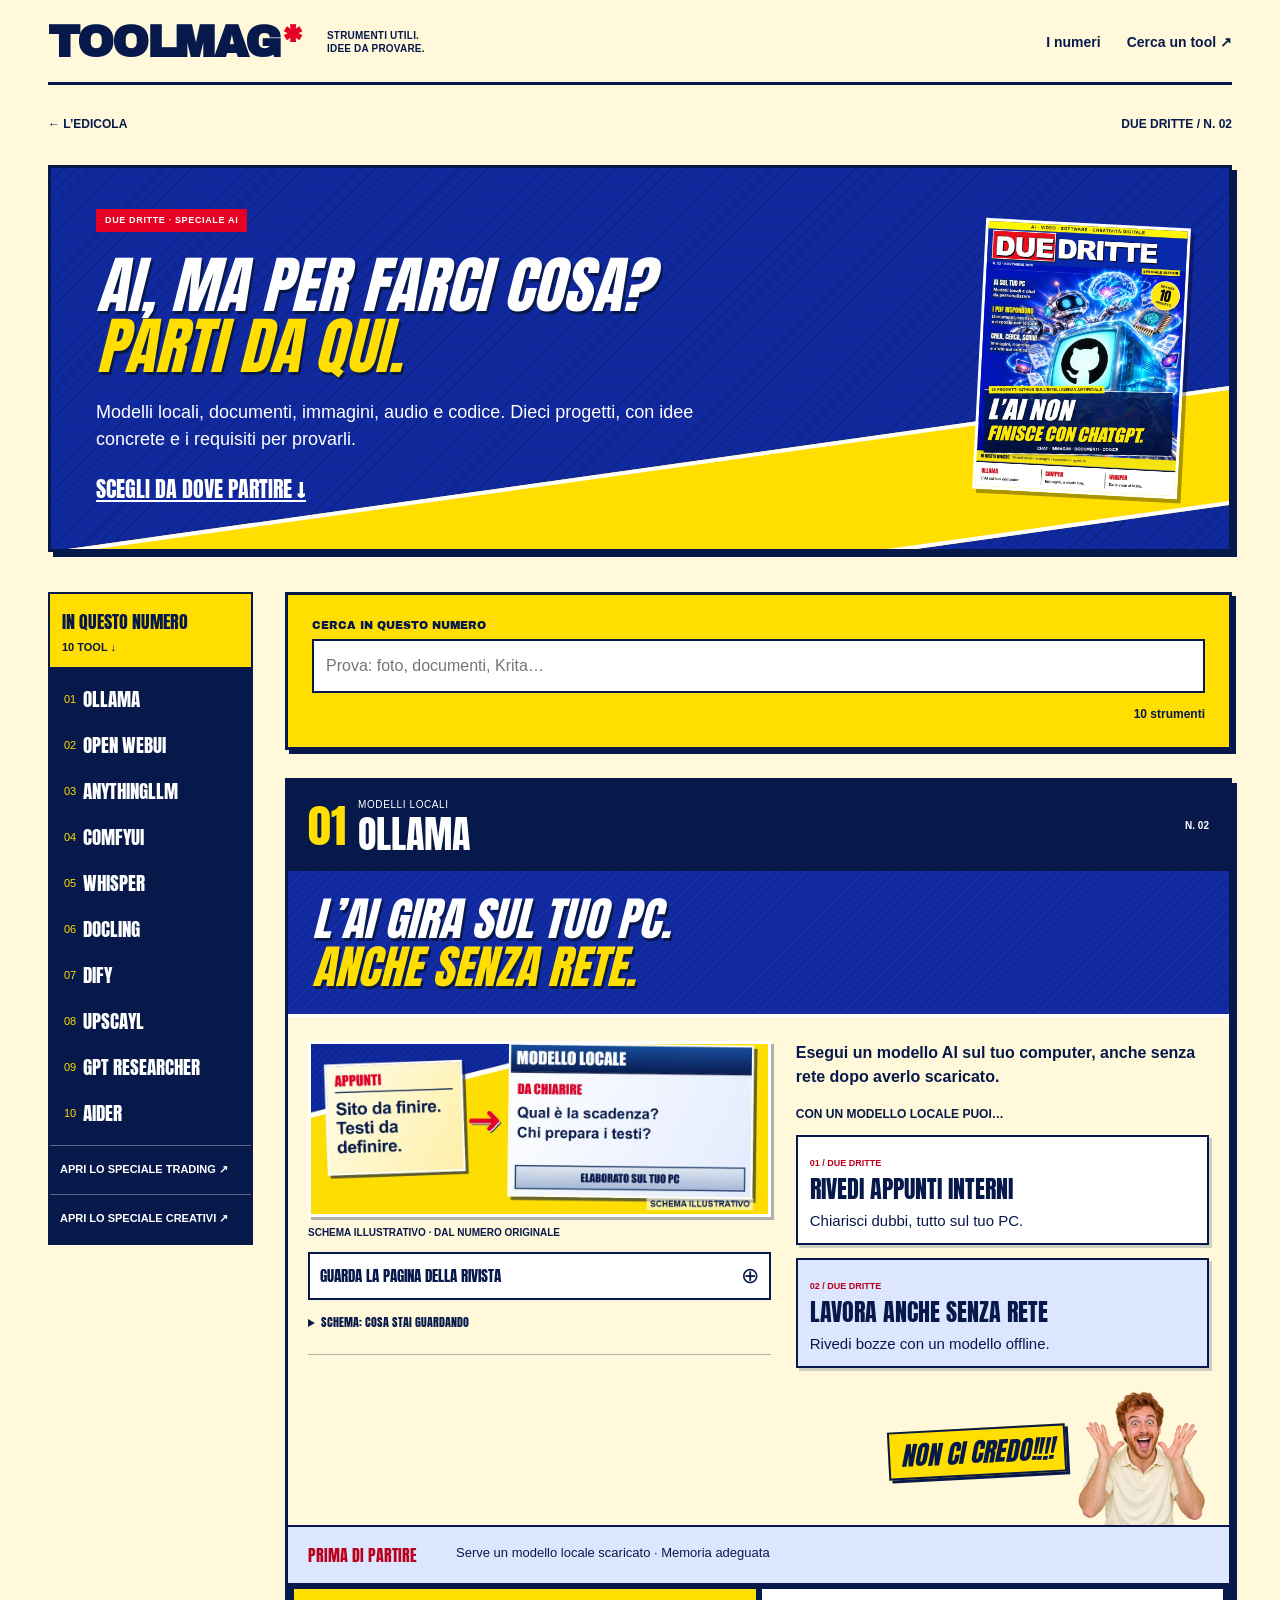
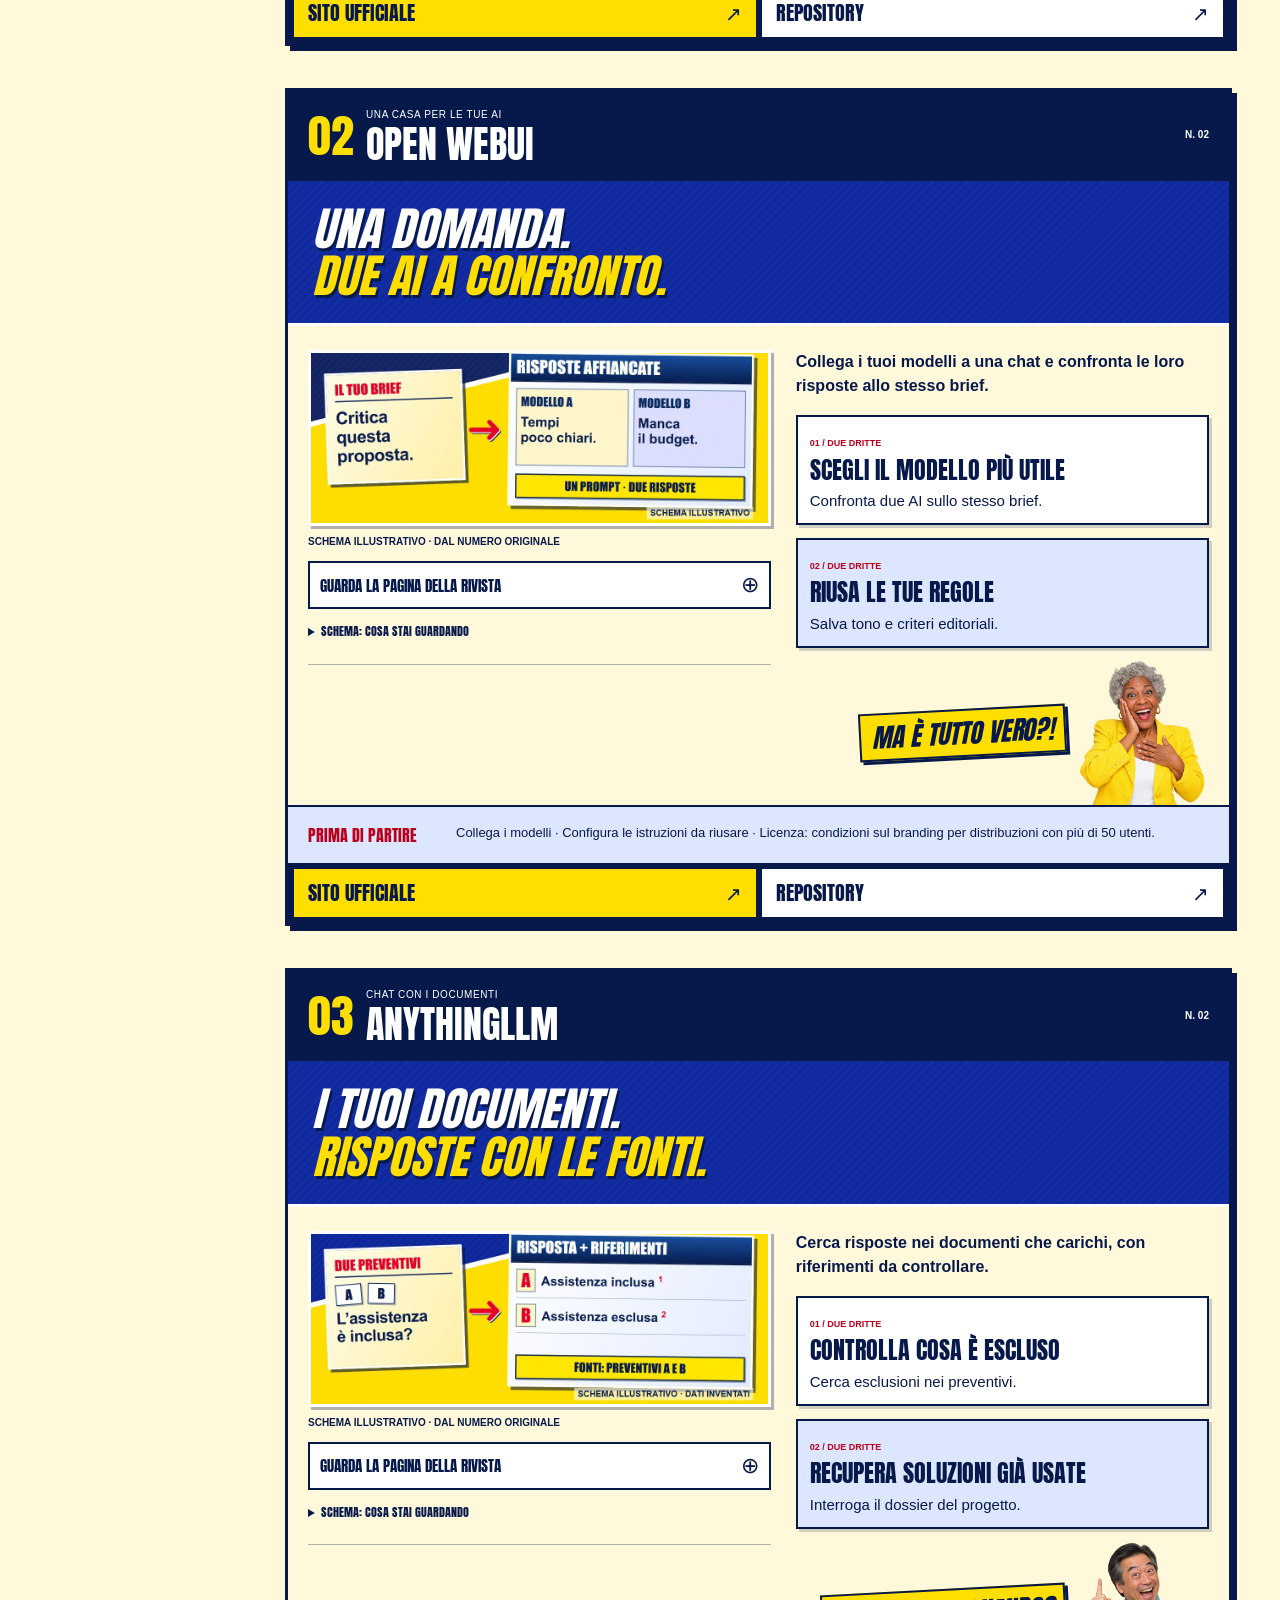
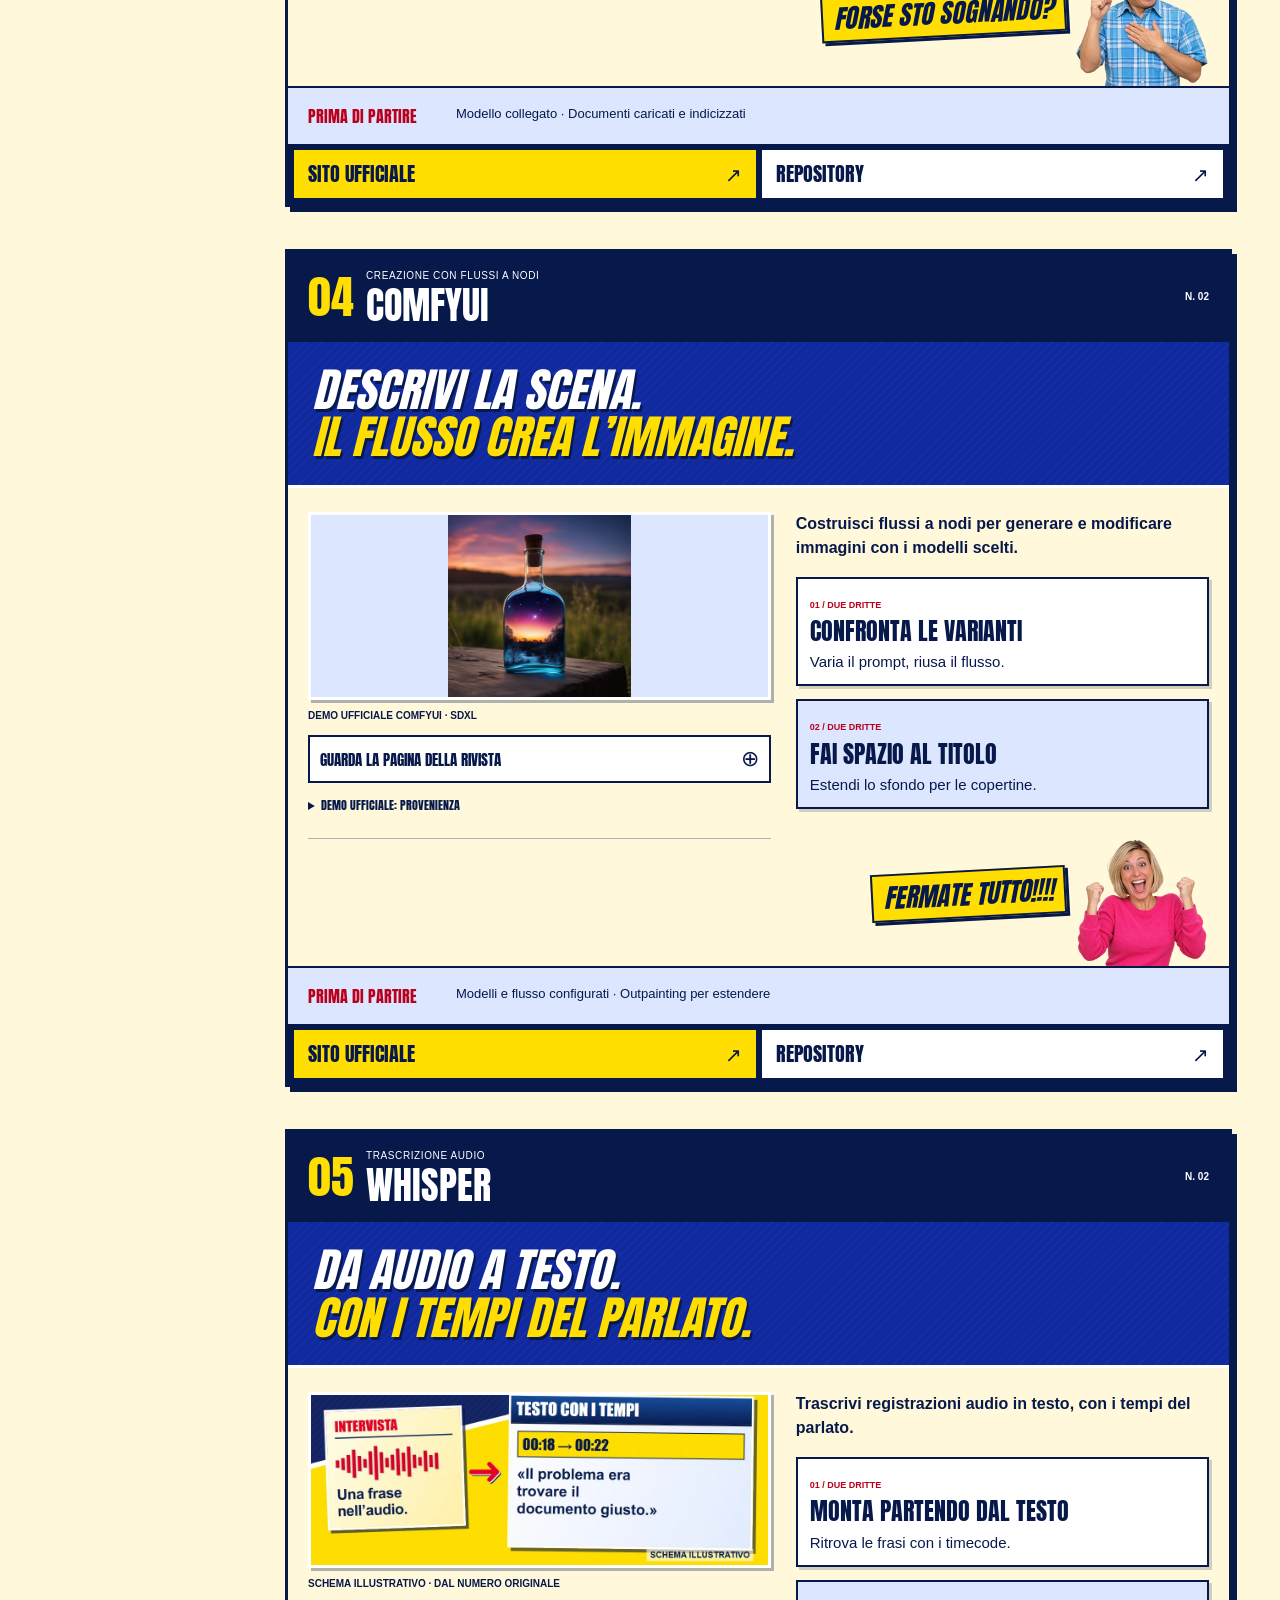
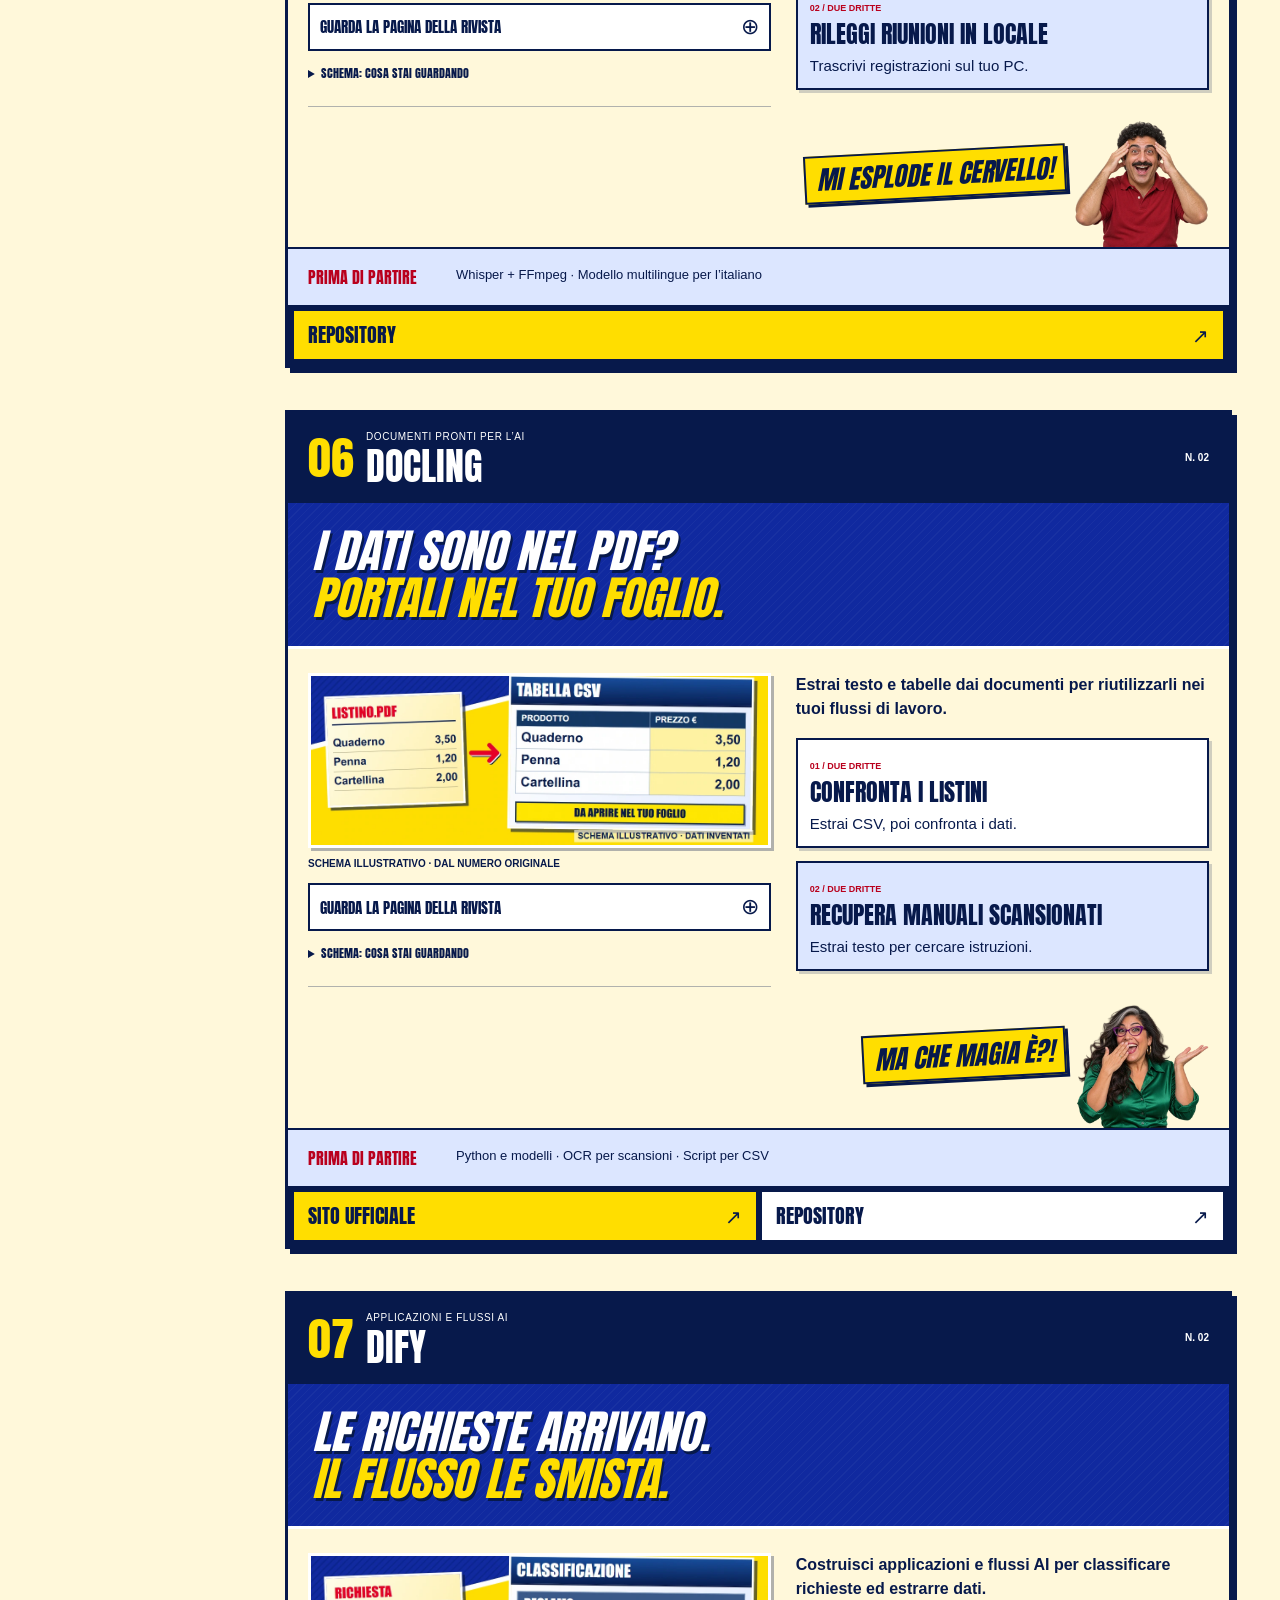
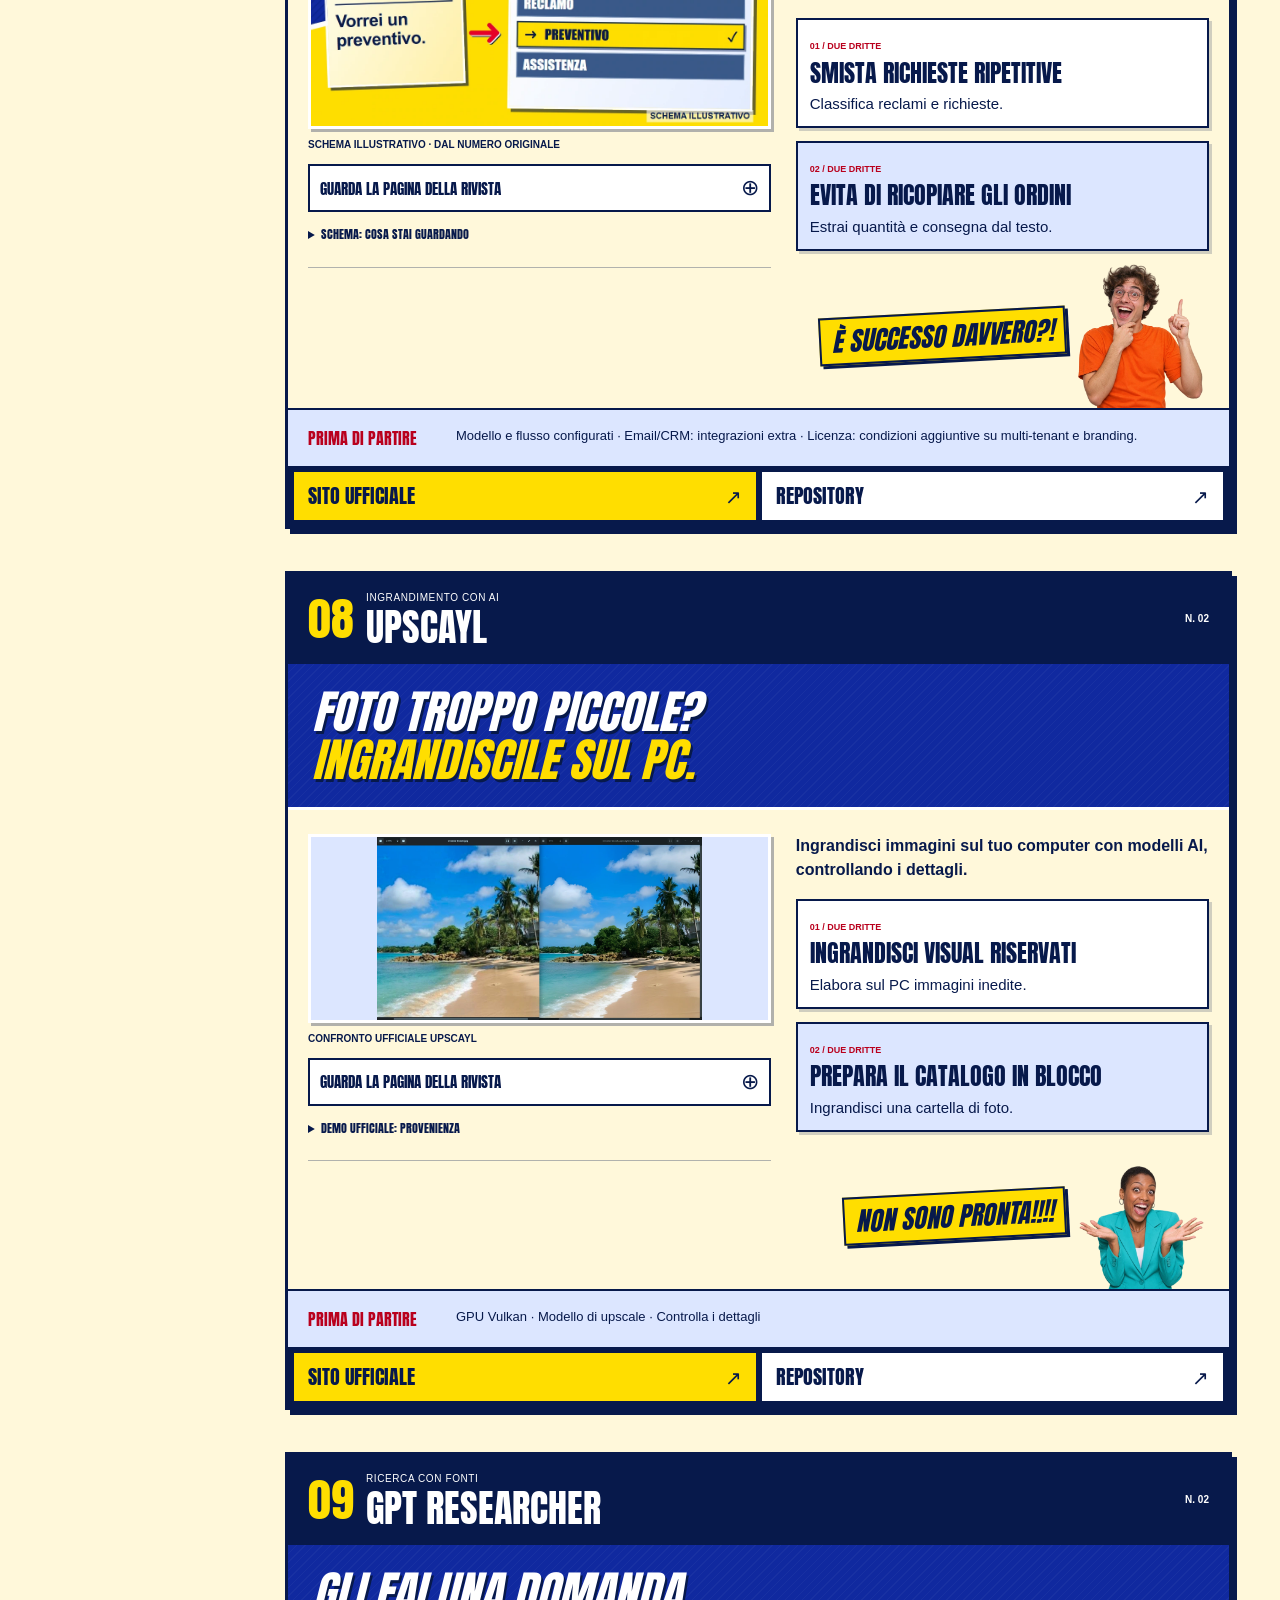
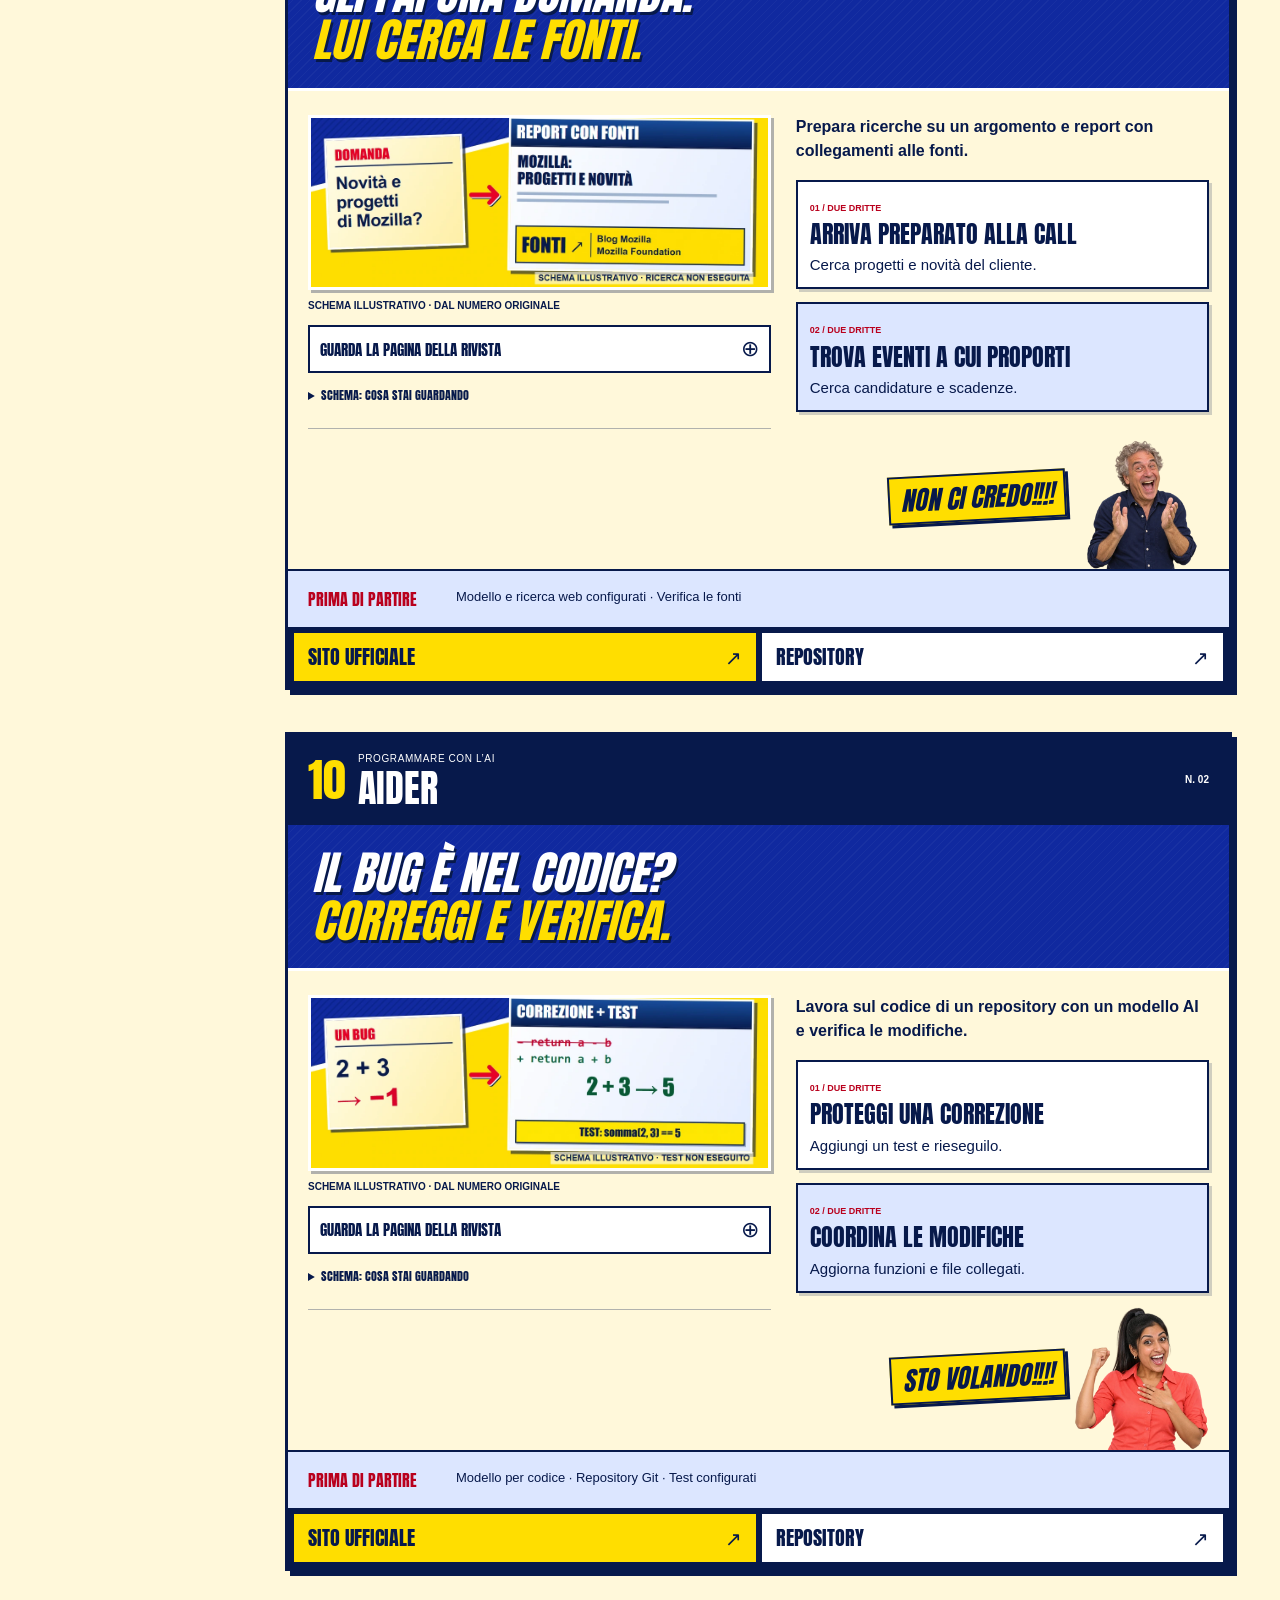
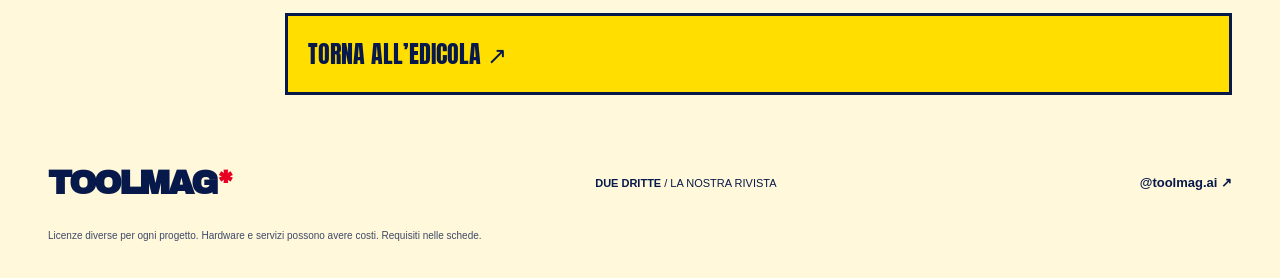
==== commit c0f4e936: "Pubblica Speciale Trading: dieci progetti, archivio e ricerca Mantiene Rivista 01 e le immagini orig" ====
--- a/speciale-ai.html
+++ b/speciale-ai.html
@@ -1 +1 @@
-<!doctype html><html lang="it"><head><meta charset="utf-8"><meta name="viewport" content="width=device-width,initial-scale=1"><title>Speciale AI — TOOLMAG</title><link rel="icon" href="assets-toolmag.webp"><link rel="stylesheet" href="editoriale.css?v=2"><link rel="stylesheet" href="interni.css?v=3"><script defer src="interni.js"></script></head><body><a class="skip" href="#main">Vai al contenuto</a><header class="site-head shell"><a href="index.html" class="brand" aria-label="Toolmag, homepage">TOOLMAG<span>*</span></a><p>STRUMENTI UTILI.<br>IDEE DA PROVARE.</p><nav aria-label="Navigazione principale"><a href="index.html#archivio">I numeri</a><a href="strumenti.html#strumenti">Cerca un tool ↗</a></nav></header><main id="main"><div class="breadcrumb shell"><a href="index.html#archivio">← L’EDICOLA</a><span>DUE DRITTE / N. 02</span></div><section class="collection-cover shell"><div><span class="red-kicker">DUE DRITTE · SPECIALE AI</span><h1>AI, MA PER FARCI COSA?<br><em>PARTI DA QUI.</em></h1><p>Modelli locali, documenti, immagini, audio e codice. Dieci progetti, con idee concrete e i requisiti per provarli.</p><a href="#indice" class="collection-start">SCEGLI DA DOVE PARTIRE ↓</a></div><a href="assets-speciale-ai.webp" target="_blank" aria-label="Guarda la copertina intera"><img src="assets-speciale-ai.webp" alt="Copertina originale Speciale AI" width="720" height="960"></a></section><div class="collection-body shell"><aside class="jump-box" id="indice"><details><summary>IN QUESTO NUMERO <span>10 TOOL ↓</span></summary><nav aria-label="Indice dei progetti"><a href="#ollama" data-jump="ollama"><span>01</span>OLLAMA</a><a href="#openwebui" data-jump="openwebui"><span>02</span>OPEN WEBUI</a><a href="#anything" data-jump="anything"><span>03</span>ANYTHINGLLM</a><a href="#comfy" data-jump="comfy"><span>04</span>COMFYUI</a><a href="#whisper" data-jump="whisper"><span>05</span>WHISPER</a><a href="#docling" data-jump="docling"><span>06</span>DOCLING</a><a href="#dify" data-jump="dify"><span>07</span>DIFY</a><a href="#upscayl" data-jump="upscayl"><span>08</span>UPSCAYL</a><a href="#researcher" data-jump="researcher"><span>09</span>GPT RESEARCHER</a><a href="#aider" data-jump="aider"><span>10</span>AIDER</a></nav></details><a class="other-issue" href="speciale-creativi.html">APRI LO SPECIALE CREATIVI ↗</a></aside><div class="sheets"><div class="search-panel" id="strumenti"><div class="search-fields"><label class="query-label">CERCA IN QUESTO NUMERO<span><input id="tool-query" type="search" placeholder="Prova: foto, documenti, Krita…" autocomplete="off"><button id="clear-query" type="button" aria-label="Cancella ricerca" hidden>×</button></span></label></div><div class="search-bottom"><p id="search-count" aria-live="polite"></p></div></div><div class="empty-state" hidden><h2>QUESTO TOOL<br>CI STA SFUGGENDO.</h2><p>Prova un altro termine o togli un filtro.</p><button type="button" data-reset>AZZERA RICERCA E FILTRI ↺</button></div><article class="project-sheet" id="ollama" data-tool-card data-issue="ai" data-kind="modelli" data-search="OLLAMA MODELLI LOCALI Esegui un modello AI sul tuo computer, anche senza rete dopo averlo scaricato. Serve un modello locale scaricato · Memoria adeguata RIVEDI APPUNTI INTERNI Chiarisci dubbi, tutto sul tuo PC. LAVORA ANCHE SENZA RETE Rivedi bozze con un modello offline."><header class="project-name"><span>01</span><div><small>MODELLI LOCALI</small><h2>OLLAMA</h2></div><b>N. 02</b></header><h3 class="project-hook">L’AI GIRA SUL TUO PC.<br><em>ANCHE SENZA RETE.</em></h3><div class="project-layout"><div class="project-media"><div class="original-visual schema-visual"><img src="assets-pagine-ai-ollama.webp" alt="Schema editoriale già pubblicato per OLLAMA" loading="lazy" width="1080" height="440"></div><p class="image-credit">SCHEMA ILLUSTRATIVO · DAL NUMERO ORIGINALE</p><button class="page-open" type="button" data-page="assets-pagine-ai-ollama.webp" data-title="OLLAMA">GUARDA LA PAGINA DELLA RIVISTA <span>⊕</span></button><details class="provenance"><summary>SCHEMA: COSA STAI GUARDANDO</summary><p>Esempio illustrativo del numero AI: non è una prova eseguita nel software. Dati e risposte di esempio.</p></details></div><div class="project-advice"><p class="project-description">Esegui un modello AI sul tuo computer, anche senza rete dopo averlo scaricato.</p><p class="project-context">CON UN MODELLO LOCALE PUOI…</p><div class="tips"><section><span>01 / DUE DRITTE</span><h4>RIVEDI APPUNTI INTERNI</h4><p>Chiarisci dubbi, tutto sul tuo PC.</p></section><section><span>02 / DUE DRITTE</span><h4>LAVORA ANCHE SENZA RETE</h4><p>Rivedi bozze con un modello offline.</p></section></div><div class="project-host"><p>NON CI CREDO!!!!</p><img src="assets-persone-11-uomo-sbalordito.webp" alt="Personaggio originale della pagina OLLAMA, con reazione entusiasta" loading="lazy" width="220" height="220"></div></div></div><p class="project-requirement"><b>PRIMA DI PARTIRE</b><span>Serve un modello locale scaricato · Memoria adeguata</span></p><div class="project-links"><a href="https://ollama.com" target="_blank" rel="noopener noreferrer">SITO UFFICIALE <span aria-hidden="true">↗</span></a><a href="https://github.com/ollama/ollama" target="_blank" rel="noopener noreferrer">REPOSITORY <span aria-hidden="true">↗</span></a></div></article><article class="project-sheet" id="openwebui" data-tool-card data-issue="ai" data-kind="modelli" data-search="OPEN WEBUI UNA CASA PER LE TUE AI Collega i tuoi modelli a una chat e confronta le loro risposte allo stesso brief. Collega i modelli · Configura le istruzioni da riusare · Licenza: condizioni sul branding per distribuzioni con più di 50 utenti. SCEGLI IL MODELLO PIÙ UTILE Confronta due AI sullo stesso brief. RIUSA LE TUE REGOLE Salva tono e criteri editoriali."><header class="project-name"><span>02</span><div><small>UNA CASA PER LE TUE AI</small><h2>OPEN WEBUI</h2></div><b>N. 02</b></header><h3 class="project-hook">UNA DOMANDA.<br><em>DUE AI A CONFRONTO.</em></h3><div class="project-layout"><div class="project-media"><div class="original-visual schema-visual"><img src="assets-pagine-ai-openwebui.webp" alt="Schema editoriale già pubblicato per OPEN WEBUI" loading="lazy" width="1080" height="440"></div><p class="image-credit">SCHEMA ILLUSTRATIVO · DAL NUMERO ORIGINALE</p><button class="page-open" type="button" data-page="assets-pagine-ai-openwebui.webp" data-title="OPEN WEBUI">GUARDA LA PAGINA DELLA RIVISTA <span>⊕</span></button><details class="provenance"><summary>SCHEMA: COSA STAI GUARDANDO</summary><p>Esempio illustrativo del numero AI: non è una prova eseguita nel software. Dati e risposte di esempio.</p></details></div><div class="project-advice"><p class="project-description">Collega i tuoi modelli a una chat e confronta le loro risposte allo stesso brief.</p><div class="tips"><section><span>01 / DUE DRITTE</span><h4>SCEGLI IL MODELLO PIÙ UTILE</h4><p>Confronta due AI sullo stesso brief.</p></section><section><span>02 / DUE DRITTE</span><h4>RIUSA LE TUE REGOLE</h4><p>Salva tono e criteri editoriali.</p></section></div><div class="project-host"><p>MA È TUTTO VERO?!</p><img src="assets-persone-12-signora-wow.webp" alt="Personaggio originale della pagina OPEN WEBUI, con reazione entusiasta" loading="lazy" width="220" height="220"></div></div></div><p class="project-requirement"><b>PRIMA DI PARTIRE</b><span>Collega i modelli · Configura le istruzioni da riusare · Licenza: condizioni sul branding per distribuzioni con più di 50 utenti.</span></p><div class="project-links"><a href="https://openwebui.com" target="_blank" rel="noopener noreferrer">SITO UFFICIALE <span aria-hidden="true">↗</span></a><a href="https://github.com/open-webui/open-webui" target="_blank" rel="noopener noreferrer">REPOSITORY <span aria-hidden="true">↗</span></a></div></article><article class="project-sheet" id="anything" data-tool-card data-issue="ai" data-kind="documenti" data-search="ANYTHINGLLM CHAT CON I DOCUMENTI Cerca risposte nei documenti che carichi, con riferimenti da controllare. Modello collegato · Documenti caricati e indicizzati CONTROLLA COSA È ESCLUSO Cerca esclusioni nei preventivi. RECUPERA SOLUZIONI GIÀ USATE Interroga il dossier del progetto."><header class="project-name"><span>03</span><div><small>CHAT CON I DOCUMENTI</small><h2>ANYTHINGLLM</h2></div><b>N. 02</b></header><h3 class="project-hook">I TUOI DOCUMENTI.<br><em>RISPOSTE CON LE FONTI.</em></h3><div class="project-layout"><div class="project-media"><div class="original-visual schema-visual"><img src="assets-pagine-ai-anything.webp" alt="Schema editoriale già pubblicato per ANYTHINGLLM" loading="lazy" width="1080" height="440"></div><p class="image-credit">SCHEMA ILLUSTRATIVO · DAL NUMERO ORIGINALE</p><button class="page-open" type="button" data-page="assets-pagine-ai-anything.webp" data-title="ANYTHINGLLM">GUARDA LA PAGINA DELLA RIVISTA <span>⊕</span></button><details class="provenance"><summary>SCHEMA: COSA STAI GUARDANDO</summary><p>Esempio illustrativo del numero AI: non è una prova eseguita nel software. Dati e risposte di esempio.</p></details></div><div class="project-advice"><p class="project-description">Cerca risposte nei documenti che carichi, con riferimenti da controllare.</p><div class="tips"><section><span>01 / DUE DRITTE</span><h4>CONTROLLA COSA È ESCLUSO</h4><p>Cerca esclusioni nei preventivi.</p></section><section><span>02 / DUE DRITTE</span><h4>RECUPERA SOLUZIONI GIÀ USATE</h4><p>Interroga il dossier del progetto.</p></section></div><div class="project-host"><p>FORSE STO SOGNANDO?</p><img src="assets-persone-13-signore-eureka.webp" alt="Personaggio originale della pagina ANYTHINGLLM, con reazione entusiasta" loading="lazy" width="220" height="220"></div></div></div><p class="project-requirement"><b>PRIMA DI PARTIRE</b><span>Modello collegato · Documenti caricati e indicizzati</span></p><div class="project-links"><a href="https://anythingllm.com" target="_blank" rel="noopener noreferrer">SITO UFFICIALE <span aria-hidden="true">↗</span></a><a href="https://github.com/Mintplex-Labs/anything-llm" target="_blank" rel="noopener noreferrer">REPOSITORY <span aria-hidden="true">↗</span></a></div></article><article class="project-sheet" id="comfy" data-tool-card data-issue="ai" data-kind="immagini" data-search="COMFYUI CREAZIONE CON FLUSSI A NODI Costruisci flussi a nodi per generare e modificare immagini con i modelli scelti. Modelli e flusso configurati · Outpainting per estendere CONFRONTA LE VARIANTI Varia il prompt, riusa il flusso. FAI SPAZIO AL TITOLO Estendi lo sfondo per le copertine."><header class="project-name"><span>04</span><div><small>CREAZIONE CON FLUSSI A NODI</small><h2>COMFYUI</h2></div><b>N. 02</b></header><h3 class="project-hook">DESCRIVI LA SCENA.<br><em>IL FLUSSO CREA L’IMMAGINE.</em></h3><div class="project-layout"><div class="project-media"><div class="original-visual "><img src="assets-originali-comfy.webp" alt="DEMO UFFICIALE COMFYUI · SDXL" loading="lazy" width="1080" height="440"></div><p class="image-credit">DEMO UFFICIALE COMFYUI · SDXL</p><button class="page-open" type="button" data-page="assets-pagine-ai-comfy.webp" data-title="COMFYUI">GUARDA LA PAGINA DELLA RIVISTA <span>⊕</span></button><details class="provenance"><summary>DEMO UFFICIALE: PROVENIENZA</summary><p>Immagine originale della demo ufficiale, già utilizzata nel numero AI. Non generata da noi.</p><a href="https://comfyanonymous.github.io/ComfyUI_examples/sdxl/" target="_blank" rel="noopener noreferrer">Apri la fonte originale <span aria-hidden="true">↗</span></a></details></div><div class="project-advice"><p class="project-description">Costruisci flussi a nodi per generare e modificare immagini con i modelli scelti.</p><div class="tips"><section><span>01 / DUE DRITTE</span><h4>CONFRONTA LE VARIANTI</h4><p>Varia il prompt, riusa il flusso.</p></section><section><span>02 / DUE DRITTE</span><h4>FAI SPAZIO AL TITOLO</h4><p>Estendi lo sfondo per le copertine.</p></section></div><div class="project-host"><p>FERMATE TUTTO!!!!</p><img src="assets-persone-14-donna-evviva.webp" alt="Personaggio originale della pagina COMFYUI, con reazione entusiasta" loading="lazy" width="220" height="220"></div></div></div><p class="project-requirement"><b>PRIMA DI PARTIRE</b><span>Modelli e flusso configurati · Outpainting per estendere</span></p><div class="project-links"><a href="https://www.comfy.org/" target="_blank" rel="noopener noreferrer">SITO UFFICIALE <span aria-hidden="true">↗</span></a><a href="https://github.com/Comfy-Org/ComfyUI" target="_blank" rel="noopener noreferrer">REPOSITORY <span aria-hidden="true">↗</span></a></div></article><article class="project-sheet" id="whisper" data-tool-card data-issue="ai" data-kind="audio" data-search="WHISPER TRASCRIZIONE AUDIO Trascrivi registrazioni audio in testo, con i tempi del parlato. Whisper + FFmpeg · Modello multilingue per l’italiano MONTA PARTENDO DAL TESTO Ritrova le frasi con i timecode. RILEGGI RIUNIONI IN LOCALE Trascrivi registrazioni sul tuo PC."><header class="project-name"><span>05</span><div><small>TRASCRIZIONE AUDIO</small><h2>WHISPER</h2></div><b>N. 02</b></header><h3 class="project-hook">DA AUDIO A TESTO.<br><em>CON I TEMPI DEL PARLATO.</em></h3><div class="project-layout"><div class="project-media"><div class="original-visual schema-visual"><img src="assets-pagine-ai-whisper.webp" alt="Schema editoriale già pubblicato per WHISPER" loading="lazy" width="1080" height="440"></div><p class="image-credit">SCHEMA ILLUSTRATIVO · DAL NUMERO ORIGINALE</p><button class="page-open" type="button" data-page="assets-pagine-ai-whisper.webp" data-title="WHISPER">GUARDA LA PAGINA DELLA RIVISTA <span>⊕</span></button><details class="provenance"><summary>SCHEMA: COSA STAI GUARDANDO</summary><p>Esempio illustrativo del numero AI: non è una prova eseguita nel software. Dati e risposte di esempio.</p></details></div><div class="project-advice"><p class="project-description">Trascrivi registrazioni audio in testo, con i tempi del parlato.</p><div class="tips"><section><span>01 / DUE DRITTE</span><h4>MONTA PARTENDO DAL TESTO</h4><p>Ritrova le frasi con i timecode.</p></section><section><span>02 / DUE DRITTE</span><h4>RILEGGI RIUNIONI IN LOCALE</h4><p>Trascrivi registrazioni sul tuo PC.</p></section></div><div class="project-host"><p>MI ESPLODE IL CERVELLO!</p><img src="assets-persone-15-uomo-incredibile.webp" alt="Personaggio originale della pagina WHISPER, con reazione entusiasta" loading="lazy" width="220" height="220"></div></div></div><p class="project-requirement"><b>PRIMA DI PARTIRE</b><span>Whisper + FFmpeg · Modello multilingue per l’italiano</span></p><div class="project-links"><a href="https://github.com/openai/whisper" target="_blank" rel="noopener noreferrer">REPOSITORY <span aria-hidden="true">↗</span></a></div></article><article class="project-sheet" id="docling" data-tool-card data-issue="ai" data-kind="documenti" data-search="DOCLING DOCUMENTI PRONTI PER L’AI Estrai testo e tabelle dai documenti per riutilizzarli nei tuoi flussi di lavoro. Python e modelli · OCR per scansioni · Script per CSV CONFRONTA I LISTINI Estrai CSV, poi confronta i dati. RECUPERA MANUALI SCANSIONATI Estrai testo per cercare istruzioni."><header class="project-name"><span>06</span><div><small>DOCUMENTI PRONTI PER L’AI</small><h2>DOCLING</h2></div><b>N. 02</b></header><h3 class="project-hook">I DATI SONO NEL PDF?<br><em>PORTALI NEL TUO FOGLIO.</em></h3><div class="project-layout"><div class="project-media"><div class="original-visual schema-visual"><img src="assets-pagine-ai-docling.webp" alt="Schema editoriale già pubblicato per DOCLING" loading="lazy" width="1080" height="440"></div><p class="image-credit">SCHEMA ILLUSTRATIVO · DAL NUMERO ORIGINALE</p><button class="page-open" type="button" data-page="assets-pagine-ai-docling.webp" data-title="DOCLING">GUARDA LA PAGINA DELLA RIVISTA <span>⊕</span></button><details class="provenance"><summary>SCHEMA: COSA STAI GUARDANDO</summary><p>Esempio illustrativo del numero AI: non è una prova eseguita nel software. Dati e risposte di esempio.</p></details></div><div class="project-advice"><p class="project-description">Estrai testo e tabelle dai documenti per riutilizzarli nei tuoi flussi di lavoro.</p><div class="tips"><section><span>01 / DUE DRITTE</span><h4>CONFRONTA I LISTINI</h4><p>Estrai CSV, poi confronta i dati.</p></section><section><span>02 / DUE DRITTE</span><h4>RECUPERA MANUALI SCANSIONATI</h4><p>Estrai testo per cercare istruzioni.</p></section></div><div class="project-host"><p>MA CHE MAGIA È?!</p><img src="assets-persone-16-donna-meraviglia.webp" alt="Personaggio originale della pagina DOCLING, con reazione entusiasta" loading="lazy" width="220" height="220"></div></div></div><p class="project-requirement"><b>PRIMA DI PARTIRE</b><span>Python e modelli · OCR per scansioni · Script per CSV</span></p><div class="project-links"><a href="https://docling-project.github.io/docling" target="_blank" rel="noopener noreferrer">SITO UFFICIALE <span aria-hidden="true">↗</span></a><a href="https://github.com/docling-project/docling" target="_blank" rel="noopener noreferrer">REPOSITORY <span aria-hidden="true">↗</span></a></div></article><article class="project-sheet" id="dify" data-tool-card data-issue="ai" data-kind="automazioni" data-search="DIFY APPLICAZIONI E FLUSSI AI Costruisci applicazioni e flussi AI per classificare richieste ed estrarre dati. Modello e flusso configurati · Email/CRM: integrazioni extra · Licenza: condizioni aggiuntive su multi-tenant e branding. SMISTA RICHIESTE RIPETITIVE Classifica reclami e richieste. EVITA DI RICOPIARE GLI ORDINI Estrai quantità e consegna dal testo."><header class="project-name"><span>07</span><div><small>APPLICAZIONI E FLUSSI AI</small><h2>DIFY</h2></div><b>N. 02</b></header><h3 class="project-hook">LE RICHIESTE ARRIVANO.<br><em>IL FLUSSO LE SMISTA.</em></h3><div class="project-layout"><div class="project-media"><div class="original-visual schema-visual"><img src="assets-pagine-ai-dify.webp" alt="Schema editoriale già pubblicato per DIFY" loading="lazy" width="1080" height="440"></div><p class="image-credit">SCHEMA ILLUSTRATIVO · DAL NUMERO ORIGINALE</p><button class="page-open" type="button" data-page="assets-pagine-ai-dify.webp" data-title="DIFY">GUARDA LA PAGINA DELLA RIVISTA <span>⊕</span></button><details class="provenance"><summary>SCHEMA: COSA STAI GUARDANDO</summary><p>Esempio illustrativo del numero AI: non è una prova eseguita nel software. Dati e risposte di esempio.</p></details></div><div class="project-advice"><p class="project-description">Costruisci applicazioni e flussi AI per classificare richieste ed estrarre dati.</p><div class="tips"><section><span>01 / DUE DRITTE</span><h4>SMISTA RICHIESTE RIPETITIVE</h4><p>Classifica reclami e richieste.</p></section><section><span>02 / DUE DRITTE</span><h4>EVITA DI RICOPIARE GLI ORDINI</h4><p>Estrai quantità e consegna dal testo.</p></section></div><div class="project-host"><p>È SUCCESSO DAVVERO?!</p><img src="assets-persone-17-ragazzo-stupore.webp" alt="Personaggio originale della pagina DIFY, con reazione entusiasta" loading="lazy" width="220" height="220"></div></div></div><p class="project-requirement"><b>PRIMA DI PARTIRE</b><span>Modello e flusso configurati · Email/CRM: integrazioni extra · Licenza: condizioni aggiuntive su multi-tenant e branding.</span></p><div class="project-links"><a href="https://dify.ai" target="_blank" rel="noopener noreferrer">SITO UFFICIALE <span aria-hidden="true">↗</span></a><a href="https://github.com/langgenius/dify" target="_blank" rel="noopener noreferrer">REPOSITORY <span aria-hidden="true">↗</span></a></div></article><article class="project-sheet" id="upscayl" data-tool-card data-issue="ai" data-kind="immagini" data-search="UPSCAYL INGRANDIMENTO CON AI Ingrandisci immagini sul tuo computer con modelli AI, controllando i dettagli. GPU Vulkan · Modello di upscale · Controlla i dettagli INGRANDISCI VISUAL RISERVATI Elabora sul PC immagini inedite. PREPARA IL CATALOGO IN BLOCCO Ingrandisci una cartella di foto."><header class="project-name"><span>08</span><div><small>INGRANDIMENTO CON AI</small><h2>UPSCAYL</h2></div><b>N. 02</b></header><h3 class="project-hook">FOTO TROPPO PICCOLE?<br><em>INGRANDISCILE SUL PC.</em></h3><div class="project-layout"><div class="project-media"><div class="original-visual "><img src="assets-originali-upscayl.webp" alt="CONFRONTO UFFICIALE UPSCAYL" loading="lazy" width="1080" height="440"></div><p class="image-credit">CONFRONTO UFFICIALE UPSCAYL</p><button class="page-open" type="button" data-page="assets-pagine-ai-upscayl.webp" data-title="UPSCAYL">GUARDA LA PAGINA DELLA RIVISTA <span>⊕</span></button><details class="provenance"><summary>DEMO UFFICIALE: PROVENIENZA</summary><p>Immagine originale della demo ufficiale, già utilizzata nel numero AI. Non generata da noi.</p><a href="https://github.com/upscayl/upscayl/blob/main/COMPARISONS.MD" target="_blank" rel="noopener noreferrer">Apri la fonte originale <span aria-hidden="true">↗</span></a></details></div><div class="project-advice"><p class="project-description">Ingrandisci immagini sul tuo computer con modelli AI, controllando i dettagli.</p><div class="tips"><section><span>01 / DUE DRITTE</span><h4>INGRANDISCI VISUAL RISERVATI</h4><p>Elabora sul PC immagini inedite.</p></section><section><span>02 / DUE DRITTE</span><h4>PREPARA IL CATALOGO IN BLOCCO</h4><p>Ingrandisci una cartella di foto.</p></section></div><div class="project-host"><p>NON SONO PRONTA!!!!</p><img src="assets-persone-18-donna-pazzesco.webp" alt="Personaggio originale della pagina UPSCAYL, con reazione entusiasta" loading="lazy" width="220" height="220"></div></div></div><p class="project-requirement"><b>PRIMA DI PARTIRE</b><span>GPU Vulkan · Modello di upscale · Controlla i dettagli</span></p><div class="project-links"><a href="https://upscayl.org" target="_blank" rel="noopener noreferrer">SITO UFFICIALE <span aria-hidden="true">↗</span></a><a href="https://github.com/upscayl/upscayl" target="_blank" rel="noopener noreferrer">REPOSITORY <span aria-hidden="true">↗</span></a></div></article><article class="project-sheet" id="researcher" data-tool-card data-issue="ai" data-kind="documenti" data-search="GPT RESEARCHER RICERCA CON FONTI Prepara ricerche su un argomento e report con collegamenti alle fonti. Modello e ricerca web configurati · Verifica le fonti ARRIVA PREPARATO ALLA CALL Cerca progetti e novità del cliente. TROVA EVENTI A CUI PROPORTI Cerca candidature e scadenze."><header class="project-name"><span>09</span><div><small>RICERCA CON FONTI</small><h2>GPT RESEARCHER</h2></div><b>N. 02</b></header><h3 class="project-hook">GLI FAI UNA DOMANDA.<br><em>LUI CERCA LE FONTI.</em></h3><div class="project-layout"><div class="project-media"><div class="original-visual schema-visual"><img src="assets-pagine-ai-researcher.webp" alt="Schema editoriale già pubblicato per GPT RESEARCHER" loading="lazy" width="1080" height="440"></div><p class="image-credit">SCHEMA ILLUSTRATIVO · DAL NUMERO ORIGINALE</p><button class="page-open" type="button" data-page="assets-pagine-ai-researcher.webp" data-title="GPT RESEARCHER">GUARDA LA PAGINA DELLA RIVISTA <span>⊕</span></button><details class="provenance"><summary>SCHEMA: COSA STAI GUARDANDO</summary><p>Esempio illustrativo del numero AI: non è una prova eseguita nel software. Dati e risposte di esempio.</p></details></div><div class="project-advice"><p class="project-description">Prepara ricerche su un argomento e report con collegamenti alle fonti.</p><div class="tips"><section><span>01 / DUE DRITTE</span><h4>ARRIVA PREPARATO ALLA CALL</h4><p>Cerca progetti e novità del cliente.</p></section><section><span>02 / DUE DRITTE</span><h4>TROVA EVENTI A CUI PROPORTI</h4><p>Cerca candidature e scadenze.</p></section></div><div class="project-host"><p>NON CI CREDO!!!!</p><img src="assets-persone-19-signore-applauso.webp" alt="Personaggio originale della pagina GPT RESEARCHER, con reazione entusiasta" loading="lazy" width="220" height="220"></div></div></div><p class="project-requirement"><b>PRIMA DI PARTIRE</b><span>Modello e ricerca web configurati · Verifica le fonti</span></p><div class="project-links"><a href="https://gptr.dev" target="_blank" rel="noopener noreferrer">SITO UFFICIALE <span aria-hidden="true">↗</span></a><a href="https://github.com/assafelovic/gpt-researcher" target="_blank" rel="noopener noreferrer">REPOSITORY <span aria-hidden="true">↗</span></a></div></article><article class="project-sheet" id="aider" data-tool-card data-issue="ai" data-kind="codice" data-search="AIDER PROGRAMMARE CON L’AI Lavora sul codice di un repository con un modello AI e verifica le modifiche. Modello per codice · Repository Git · Test configurati PROTEGGI UNA CORREZIONE Aggiungi un test e rieseguilo. COORDINA LE MODIFICHE Aggiorna funzioni e file collegati."><header class="project-name"><span>10</span><div><small>PROGRAMMARE CON L’AI</small><h2>AIDER</h2></div><b>N. 02</b></header><h3 class="project-hook">IL BUG È NEL CODICE?<br><em>CORREGGI E VERIFICA.</em></h3><div class="project-layout"><div class="project-media"><div class="original-visual schema-visual"><img src="assets-pagine-ai-aider.webp" alt="Schema editoriale già pubblicato per AIDER" loading="lazy" width="1080" height="440"></div><p class="image-credit">SCHEMA ILLUSTRATIVO · DAL NUMERO ORIGINALE</p><button class="page-open" type="button" data-page="assets-pagine-ai-aider.webp" data-title="AIDER">GUARDA LA PAGINA DELLA RIVISTA <span>⊕</span></button><details class="provenance"><summary>SCHEMA: COSA STAI GUARDANDO</summary><p>Esempio illustrativo del numero AI: non è una prova eseguita nel software. Dati e risposte di esempio.</p></details></div><div class="project-advice"><p class="project-description">Lavora sul codice di un repository con un modello AI e verifica le modifiche.</p><div class="tips"><section><span>01 / DUE DRITTE</span><h4>PROTEGGI UNA CORREZIONE</h4><p>Aggiungi un test e rieseguilo.</p></section><section><span>02 / DUE DRITTE</span><h4>COORDINA LE MODIFICHE</h4><p>Aggiorna funzioni e file collegati.</p></section></div><div class="project-host"><p>STO VOLANDO!!!!</p><img src="assets-persone-20-donna-fantastico.webp" alt="Personaggio originale della pagina AIDER, con reazione entusiasta" loading="lazy" width="220" height="220"></div></div></div><p class="project-requirement"><b>PRIMA DI PARTIRE</b><span>Modello per codice · Repository Git · Test configurati</span></p><div class="project-links"><a href="https://aider.chat/" target="_blank" rel="noopener noreferrer">SITO UFFICIALE <span aria-hidden="true">↗</span></a><a href="https://github.com/Aider-AI/aider" target="_blank" rel="noopener noreferrer">REPOSITORY <span aria-hidden="true">↗</span></a></div></article><a class="collection-bottom" href="index.html#archivio">TORNA ALL’EDICOLA ↗</a></div></div></main><footer class="site-footer shell"><a class="brand" href="index.html">TOOLMAG<span>*</span></a><p><b>DUE DRITTE</b> / LA NOSTRA RIVISTA</p><a href="https://www.instagram.com/toolmag.ai/" target="_blank" rel="noopener noreferrer">@toolmag.ai ↗</a><small>Licenze diverse per ogni progetto. Hardware e servizi possono avere costi. Requisiti nelle schede.</small></footer><dialog class="art-viewer" aria-labelledby="art-title"><header><h2 id="art-title">PAGINA ORIGINALE</h2><button type="button" data-close>CHIUDI ×</button></header><img id="art-image" alt=""><p>Pagina del numero originale · immagini e schemi conservati.</p></dialog></body></html>+<!doctype html><html lang="it"><head><meta charset="utf-8"><meta name="viewport" content="width=device-width,initial-scale=1"><title>Speciale AI — TOOLMAG</title><link rel="icon" href="assets-toolmag.webp"><link rel="stylesheet" href="editoriale.css?v=2"><link rel="stylesheet" href="interni.css?v=3"><script defer src="interni.js"></script></head><body><a class="skip" href="#main">Vai al contenuto</a><header class="site-head shell"><a href="index.html" class="brand" aria-label="Toolmag, homepage">TOOLMAG<span>*</span></a><p>STRUMENTI UTILI.<br>IDEE DA PROVARE.</p><nav aria-label="Navigazione principale"><a href="index.html#archivio">I numeri</a><a href="strumenti.html#strumenti">Cerca un tool ↗</a></nav></header><main id="main"><div class="breadcrumb shell"><a href="index.html#archivio">← L’EDICOLA</a><span>DUE DRITTE / N. 02</span></div><section class="collection-cover shell"><div><span class="red-kicker">DUE DRITTE · SPECIALE AI</span><h1>AI, MA PER FARCI COSA?<br><em>PARTI DA QUI.</em></h1><p>Modelli locali, documenti, immagini, audio e codice. Dieci progetti, con idee concrete e i requisiti per provarli.</p><a href="#indice" class="collection-start">SCEGLI DA DOVE PARTIRE ↓</a></div><a href="assets-speciale-ai.webp" target="_blank" aria-label="Guarda la copertina intera"><img src="assets-speciale-ai.webp" alt="Copertina originale Speciale AI" width="720" height="960"></a></section><div class="collection-body shell"><aside class="jump-box" id="indice"><details><summary>IN QUESTO NUMERO <span>10 TOOL ↓</span></summary><nav aria-label="Indice dei progetti"><a href="#ollama" data-jump="ollama"><span>01</span>OLLAMA</a><a href="#openwebui" data-jump="openwebui"><span>02</span>OPEN WEBUI</a><a href="#anything" data-jump="anything"><span>03</span>ANYTHINGLLM</a><a href="#comfy" data-jump="comfy"><span>04</span>COMFYUI</a><a href="#whisper" data-jump="whisper"><span>05</span>WHISPER</a><a href="#docling" data-jump="docling"><span>06</span>DOCLING</a><a href="#dify" data-jump="dify"><span>07</span>DIFY</a><a href="#upscayl" data-jump="upscayl"><span>08</span>UPSCAYL</a><a href="#researcher" data-jump="researcher"><span>09</span>GPT RESEARCHER</a><a href="#aider" data-jump="aider"><span>10</span>AIDER</a></nav></details><a class="other-issue" href="speciale-trading.html">APRI LO SPECIALE TRADING ↗</a><a class="other-issue" href="speciale-creativi.html">APRI LO SPECIALE CREATIVI ↗</a></aside><div class="sheets"><div class="search-panel" id="strumenti"><div class="search-fields"><label class="query-label">CERCA IN QUESTO NUMERO<span><input id="tool-query" type="search" placeholder="Prova: foto, documenti, Krita…" autocomplete="off"><button id="clear-query" type="button" aria-label="Cancella ricerca" hidden>×</button></span></label></div><div class="search-bottom"><p id="search-count" aria-live="polite"></p></div></div><div class="empty-state" hidden><h2>QUESTO TOOL<br>CI STA SFUGGENDO.</h2><p>Prova un altro termine o togli un filtro.</p><button type="button" data-reset>AZZERA RICERCA E FILTRI ↺</button></div><article class="project-sheet" id="ollama" data-tool-card data-issue="ai" data-kind="modelli" data-search="OLLAMA MODELLI LOCALI Esegui un modello AI sul tuo computer, anche senza rete dopo averlo scaricato. Serve un modello locale scaricato · Memoria adeguata RIVEDI APPUNTI INTERNI Chiarisci dubbi, tutto sul tuo PC. LAVORA ANCHE SENZA RETE Rivedi bozze con un modello offline."><header class="project-name"><span>01</span><div><small>MODELLI LOCALI</small><h2>OLLAMA</h2></div><b>N. 02</b></header><h3 class="project-hook">L’AI GIRA SUL TUO PC.<br><em>ANCHE SENZA RETE.</em></h3><div class="project-layout"><div class="project-media"><div class="original-visual schema-visual"><img src="assets-pagine-ai-ollama.webp" alt="Schema editoriale già pubblicato per OLLAMA" loading="lazy" width="1080" height="440"></div><p class="image-credit">SCHEMA ILLUSTRATIVO · DAL NUMERO ORIGINALE</p><button class="page-open" type="button" data-page="assets-pagine-ai-ollama.webp" data-title="OLLAMA">GUARDA LA PAGINA DELLA RIVISTA <span>⊕</span></button><details class="provenance"><summary>SCHEMA: COSA STAI GUARDANDO</summary><p>Esempio illustrativo del numero AI: non è una prova eseguita nel software. Dati e risposte di esempio.</p></details></div><div class="project-advice"><p class="project-description">Esegui un modello AI sul tuo computer, anche senza rete dopo averlo scaricato.</p><p class="project-context">CON UN MODELLO LOCALE PUOI…</p><div class="tips"><section><span>01 / DUE DRITTE</span><h4>RIVEDI APPUNTI INTERNI</h4><p>Chiarisci dubbi, tutto sul tuo PC.</p></section><section><span>02 / DUE DRITTE</span><h4>LAVORA ANCHE SENZA RETE</h4><p>Rivedi bozze con un modello offline.</p></section></div><div class="project-host"><p>NON CI CREDO!!!!</p><img src="assets-persone-11-uomo-sbalordito.webp" alt="Personaggio originale della pagina OLLAMA, con reazione entusiasta" loading="lazy" width="220" height="220"></div></div></div><p class="project-requirement"><b>PRIMA DI PARTIRE</b><span>Serve un modello locale scaricato · Memoria adeguata</span></p><div class="project-links"><a href="https://ollama.com" target="_blank" rel="noopener noreferrer">SITO UFFICIALE <span aria-hidden="true">↗</span></a><a href="https://github.com/ollama/ollama" target="_blank" rel="noopener noreferrer">REPOSITORY <span aria-hidden="true">↗</span></a></div></article><article class="project-sheet" id="openwebui" data-tool-card data-issue="ai" data-kind="modelli" data-search="OPEN WEBUI UNA CASA PER LE TUE AI Collega i tuoi modelli a una chat e confronta le loro risposte allo stesso brief. Collega i modelli · Configura le istruzioni da riusare · Licenza: condizioni sul branding per distribuzioni con più di 50 utenti. SCEGLI IL MODELLO PIÙ UTILE Confronta due AI sullo stesso brief. RIUSA LE TUE REGOLE Salva tono e criteri editoriali."><header class="project-name"><span>02</span><div><small>UNA CASA PER LE TUE AI</small><h2>OPEN WEBUI</h2></div><b>N. 02</b></header><h3 class="project-hook">UNA DOMANDA.<br><em>DUE AI A CONFRONTO.</em></h3><div class="project-layout"><div class="project-media"><div class="original-visual schema-visual"><img src="assets-pagine-ai-openwebui.webp" alt="Schema editoriale già pubblicato per OPEN WEBUI" loading="lazy" width="1080" height="440"></div><p class="image-credit">SCHEMA ILLUSTRATIVO · DAL NUMERO ORIGINALE</p><button class="page-open" type="button" data-page="assets-pagine-ai-openwebui.webp" data-title="OPEN WEBUI">GUARDA LA PAGINA DELLA RIVISTA <span>⊕</span></button><details class="provenance"><summary>SCHEMA: COSA STAI GUARDANDO</summary><p>Esempio illustrativo del numero AI: non è una prova eseguita nel software. Dati e risposte di esempio.</p></details></div><div class="project-advice"><p class="project-description">Collega i tuoi modelli a una chat e confronta le loro risposte allo stesso brief.</p><div class="tips"><section><span>01 / DUE DRITTE</span><h4>SCEGLI IL MODELLO PIÙ UTILE</h4><p>Confronta due AI sullo stesso brief.</p></section><section><span>02 / DUE DRITTE</span><h4>RIUSA LE TUE REGOLE</h4><p>Salva tono e criteri editoriali.</p></section></div><div class="project-host"><p>MA È TUTTO VERO?!</p><img src="assets-persone-12-signora-wow.webp" alt="Personaggio originale della pagina OPEN WEBUI, con reazione entusiasta" loading="lazy" width="220" height="220"></div></div></div><p class="project-requirement"><b>PRIMA DI PARTIRE</b><span>Collega i modelli · Configura le istruzioni da riusare · Licenza: condizioni sul branding per distribuzioni con più di 50 utenti.</span></p><div class="project-links"><a href="https://openwebui.com" target="_blank" rel="noopener noreferrer">SITO UFFICIALE <span aria-hidden="true">↗</span></a><a href="https://github.com/open-webui/open-webui" target="_blank" rel="noopener noreferrer">REPOSITORY <span aria-hidden="true">↗</span></a></div></article><article class="project-sheet" id="anything" data-tool-card data-issue="ai" data-kind="documenti" data-search="ANYTHINGLLM CHAT CON I DOCUMENTI Cerca risposte nei documenti che carichi, con riferimenti da controllare. Modello collegato · Documenti caricati e indicizzati CONTROLLA COSA È ESCLUSO Cerca esclusioni nei preventivi. RECUPERA SOLUZIONI GIÀ USATE Interroga il dossier del progetto."><header class="project-name"><span>03</span><div><small>CHAT CON I DOCUMENTI</small><h2>ANYTHINGLLM</h2></div><b>N. 02</b></header><h3 class="project-hook">I TUOI DOCUMENTI.<br><em>RISPOSTE CON LE FONTI.</em></h3><div class="project-layout"><div class="project-media"><div class="original-visual schema-visual"><img src="assets-pagine-ai-anything.webp" alt="Schema editoriale già pubblicato per ANYTHINGLLM" loading="lazy" width="1080" height="440"></div><p class="image-credit">SCHEMA ILLUSTRATIVO · DAL NUMERO ORIGINALE</p><button class="page-open" type="button" data-page="assets-pagine-ai-anything.webp" data-title="ANYTHINGLLM">GUARDA LA PAGINA DELLA RIVISTA <span>⊕</span></button><details class="provenance"><summary>SCHEMA: COSA STAI GUARDANDO</summary><p>Esempio illustrativo del numero AI: non è una prova eseguita nel software. Dati e risposte di esempio.</p></details></div><div class="project-advice"><p class="project-description">Cerca risposte nei documenti che carichi, con riferimenti da controllare.</p><div class="tips"><section><span>01 / DUE DRITTE</span><h4>CONTROLLA COSA È ESCLUSO</h4><p>Cerca esclusioni nei preventivi.</p></section><section><span>02 / DUE DRITTE</span><h4>RECUPERA SOLUZIONI GIÀ USATE</h4><p>Interroga il dossier del progetto.</p></section></div><div class="project-host"><p>FORSE STO SOGNANDO?</p><img src="assets-persone-13-signore-eureka.webp" alt="Personaggio originale della pagina ANYTHINGLLM, con reazione entusiasta" loading="lazy" width="220" height="220"></div></div></div><p class="project-requirement"><b>PRIMA DI PARTIRE</b><span>Modello collegato · Documenti caricati e indicizzati</span></p><div class="project-links"><a href="https://anythingllm.com" target="_blank" rel="noopener noreferrer">SITO UFFICIALE <span aria-hidden="true">↗</span></a><a href="https://github.com/Mintplex-Labs/anything-llm" target="_blank" rel="noopener noreferrer">REPOSITORY <span aria-hidden="true">↗</span></a></div></article><article class="project-sheet" id="comfy" data-tool-card data-issue="ai" data-kind="immagini" data-search="COMFYUI CREAZIONE CON FLUSSI A NODI Costruisci flussi a nodi per generare e modificare immagini con i modelli scelti. Modelli e flusso configurati · Outpainting per estendere CONFRONTA LE VARIANTI Varia il prompt, riusa il flusso. FAI SPAZIO AL TITOLO Estendi lo sfondo per le copertine."><header class="project-name"><span>04</span><div><small>CREAZIONE CON FLUSSI A NODI</small><h2>COMFYUI</h2></div><b>N. 02</b></header><h3 class="project-hook">DESCRIVI LA SCENA.<br><em>IL FLUSSO CREA L’IMMAGINE.</em></h3><div class="project-layout"><div class="project-media"><div class="original-visual "><img src="assets-originali-comfy.webp" alt="DEMO UFFICIALE COMFYUI · SDXL" loading="lazy" width="1080" height="440"></div><p class="image-credit">DEMO UFFICIALE COMFYUI · SDXL</p><button class="page-open" type="button" data-page="assets-pagine-ai-comfy.webp" data-title="COMFYUI">GUARDA LA PAGINA DELLA RIVISTA <span>⊕</span></button><details class="provenance"><summary>DEMO UFFICIALE: PROVENIENZA</summary><p>Immagine originale della demo ufficiale, già utilizzata nel numero AI. Non generata da noi.</p><a href="https://comfyanonymous.github.io/ComfyUI_examples/sdxl/" target="_blank" rel="noopener noreferrer">Apri la fonte originale <span aria-hidden="true">↗</span></a></details></div><div class="project-advice"><p class="project-description">Costruisci flussi a nodi per generare e modificare immagini con i modelli scelti.</p><div class="tips"><section><span>01 / DUE DRITTE</span><h4>CONFRONTA LE VARIANTI</h4><p>Varia il prompt, riusa il flusso.</p></section><section><span>02 / DUE DRITTE</span><h4>FAI SPAZIO AL TITOLO</h4><p>Estendi lo sfondo per le copertine.</p></section></div><div class="project-host"><p>FERMATE TUTTO!!!!</p><img src="assets-persone-14-donna-evviva.webp" alt="Personaggio originale della pagina COMFYUI, con reazione entusiasta" loading="lazy" width="220" height="220"></div></div></div><p class="project-requirement"><b>PRIMA DI PARTIRE</b><span>Modelli e flusso configurati · Outpainting per estendere</span></p><div class="project-links"><a href="https://www.comfy.org/" target="_blank" rel="noopener noreferrer">SITO UFFICIALE <span aria-hidden="true">↗</span></a><a href="https://github.com/Comfy-Org/ComfyUI" target="_blank" rel="noopener noreferrer">REPOSITORY <span aria-hidden="true">↗</span></a></div></article><article class="project-sheet" id="whisper" data-tool-card data-issue="ai" data-kind="audio" data-search="WHISPER TRASCRIZIONE AUDIO Trascrivi registrazioni audio in testo, con i tempi del parlato. Whisper + FFmpeg · Modello multilingue per l’italiano MONTA PARTENDO DAL TESTO Ritrova le frasi con i timecode. RILEGGI RIUNIONI IN LOCALE Trascrivi registrazioni sul tuo PC."><header class="project-name"><span>05</span><div><small>TRASCRIZIONE AUDIO</small><h2>WHISPER</h2></div><b>N. 02</b></header><h3 class="project-hook">DA AUDIO A TESTO.<br><em>CON I TEMPI DEL PARLATO.</em></h3><div class="project-layout"><div class="project-media"><div class="original-visual schema-visual"><img src="assets-pagine-ai-whisper.webp" alt="Schema editoriale già pubblicato per WHISPER" loading="lazy" width="1080" height="440"></div><p class="image-credit">SCHEMA ILLUSTRATIVO · DAL NUMERO ORIGINALE</p><button class="page-open" type="button" data-page="assets-pagine-ai-whisper.webp" data-title="WHISPER">GUARDA LA PAGINA DELLA RIVISTA <span>⊕</span></button><details class="provenance"><summary>SCHEMA: COSA STAI GUARDANDO</summary><p>Esempio illustrativo del numero AI: non è una prova eseguita nel software. Dati e risposte di esempio.</p></details></div><div class="project-advice"><p class="project-description">Trascrivi registrazioni audio in testo, con i tempi del parlato.</p><div class="tips"><section><span>01 / DUE DRITTE</span><h4>MONTA PARTENDO DAL TESTO</h4><p>Ritrova le frasi con i timecode.</p></section><section><span>02 / DUE DRITTE</span><h4>RILEGGI RIUNIONI IN LOCALE</h4><p>Trascrivi registrazioni sul tuo PC.</p></section></div><div class="project-host"><p>MI ESPLODE IL CERVELLO!</p><img src="assets-persone-15-uomo-incredibile.webp" alt="Personaggio originale della pagina WHISPER, con reazione entusiasta" loading="lazy" width="220" height="220"></div></div></div><p class="project-requirement"><b>PRIMA DI PARTIRE</b><span>Whisper + FFmpeg · Modello multilingue per l’italiano</span></p><div class="project-links"><a href="https://github.com/openai/whisper" target="_blank" rel="noopener noreferrer">REPOSITORY <span aria-hidden="true">↗</span></a></div></article><article class="project-sheet" id="docling" data-tool-card data-issue="ai" data-kind="documenti" data-search="DOCLING DOCUMENTI PRONTI PER L’AI Estrai testo e tabelle dai documenti per riutilizzarli nei tuoi flussi di lavoro. Python e modelli · OCR per scansioni · Script per CSV CONFRONTA I LISTINI Estrai CSV, poi confronta i dati. RECUPERA MANUALI SCANSIONATI Estrai testo per cercare istruzioni."><header class="project-name"><span>06</span><div><small>DOCUMENTI PRONTI PER L’AI</small><h2>DOCLING</h2></div><b>N. 02</b></header><h3 class="project-hook">I DATI SONO NEL PDF?<br><em>PORTALI NEL TUO FOGLIO.</em></h3><div class="project-layout"><div class="project-media"><div class="original-visual schema-visual"><img src="assets-pagine-ai-docling.webp" alt="Schema editoriale già pubblicato per DOCLING" loading="lazy" width="1080" height="440"></div><p class="image-credit">SCHEMA ILLUSTRATIVO · DAL NUMERO ORIGINALE</p><button class="page-open" type="button" data-page="assets-pagine-ai-docling.webp" data-title="DOCLING">GUARDA LA PAGINA DELLA RIVISTA <span>⊕</span></button><details class="provenance"><summary>SCHEMA: COSA STAI GUARDANDO</summary><p>Esempio illustrativo del numero AI: non è una prova eseguita nel software. Dati e risposte di esempio.</p></details></div><div class="project-advice"><p class="project-description">Estrai testo e tabelle dai documenti per riutilizzarli nei tuoi flussi di lavoro.</p><div class="tips"><section><span>01 / DUE DRITTE</span><h4>CONFRONTA I LISTINI</h4><p>Estrai CSV, poi confronta i dati.</p></section><section><span>02 / DUE DRITTE</span><h4>RECUPERA MANUALI SCANSIONATI</h4><p>Estrai testo per cercare istruzioni.</p></section></div><div class="project-host"><p>MA CHE MAGIA È?!</p><img src="assets-persone-16-donna-meraviglia.webp" alt="Personaggio originale della pagina DOCLING, con reazione entusiasta" loading="lazy" width="220" height="220"></div></div></div><p class="project-requirement"><b>PRIMA DI PARTIRE</b><span>Python e modelli · OCR per scansioni · Script per CSV</span></p><div class="project-links"><a href="https://docling-project.github.io/docling" target="_blank" rel="noopener noreferrer">SITO UFFICIALE <span aria-hidden="true">↗</span></a><a href="https://github.com/docling-project/docling" target="_blank" rel="noopener noreferrer">REPOSITORY <span aria-hidden="true">↗</span></a></div></article><article class="project-sheet" id="dify" data-tool-card data-issue="ai" data-kind="automazioni" data-search="DIFY APPLICAZIONI E FLUSSI AI Costruisci applicazioni e flussi AI per classificare richieste ed estrarre dati. Modello e flusso configurati · Email/CRM: integrazioni extra · Licenza: condizioni aggiuntive su multi-tenant e branding. SMISTA RICHIESTE RIPETITIVE Classifica reclami e richieste. EVITA DI RICOPIARE GLI ORDINI Estrai quantità e consegna dal testo."><header class="project-name"><span>07</span><div><small>APPLICAZIONI E FLUSSI AI</small><h2>DIFY</h2></div><b>N. 02</b></header><h3 class="project-hook">LE RICHIESTE ARRIVANO.<br><em>IL FLUSSO LE SMISTA.</em></h3><div class="project-layout"><div class="project-media"><div class="original-visual schema-visual"><img src="assets-pagine-ai-dify.webp" alt="Schema editoriale già pubblicato per DIFY" loading="lazy" width="1080" height="440"></div><p class="image-credit">SCHEMA ILLUSTRATIVO · DAL NUMERO ORIGINALE</p><button class="page-open" type="button" data-page="assets-pagine-ai-dify.webp" data-title="DIFY">GUARDA LA PAGINA DELLA RIVISTA <span>⊕</span></button><details class="provenance"><summary>SCHEMA: COSA STAI GUARDANDO</summary><p>Esempio illustrativo del numero AI: non è una prova eseguita nel software. Dati e risposte di esempio.</p></details></div><div class="project-advice"><p class="project-description">Costruisci applicazioni e flussi AI per classificare richieste ed estrarre dati.</p><div class="tips"><section><span>01 / DUE DRITTE</span><h4>SMISTA RICHIESTE RIPETITIVE</h4><p>Classifica reclami e richieste.</p></section><section><span>02 / DUE DRITTE</span><h4>EVITA DI RICOPIARE GLI ORDINI</h4><p>Estrai quantità e consegna dal testo.</p></section></div><div class="project-host"><p>È SUCCESSO DAVVERO?!</p><img src="assets-persone-17-ragazzo-stupore.webp" alt="Personaggio originale della pagina DIFY, con reazione entusiasta" loading="lazy" width="220" height="220"></div></div></div><p class="project-requirement"><b>PRIMA DI PARTIRE</b><span>Modello e flusso configurati · Email/CRM: integrazioni extra · Licenza: condizioni aggiuntive su multi-tenant e branding.</span></p><div class="project-links"><a href="https://dify.ai" target="_blank" rel="noopener noreferrer">SITO UFFICIALE <span aria-hidden="true">↗</span></a><a href="https://github.com/langgenius/dify" target="_blank" rel="noopener noreferrer">REPOSITORY <span aria-hidden="true">↗</span></a></div></article><article class="project-sheet" id="upscayl" data-tool-card data-issue="ai" data-kind="immagini" data-search="UPSCAYL INGRANDIMENTO CON AI Ingrandisci immagini sul tuo computer con modelli AI, controllando i dettagli. GPU Vulkan · Modello di upscale · Controlla i dettagli INGRANDISCI VISUAL RISERVATI Elabora sul PC immagini inedite. PREPARA IL CATALOGO IN BLOCCO Ingrandisci una cartella di foto."><header class="project-name"><span>08</span><div><small>INGRANDIMENTO CON AI</small><h2>UPSCAYL</h2></div><b>N. 02</b></header><h3 class="project-hook">FOTO TROPPO PICCOLE?<br><em>INGRANDISCILE SUL PC.</em></h3><div class="project-layout"><div class="project-media"><div class="original-visual "><img src="assets-originali-upscayl.webp" alt="CONFRONTO UFFICIALE UPSCAYL" loading="lazy" width="1080" height="440"></div><p class="image-credit">CONFRONTO UFFICIALE UPSCAYL</p><button class="page-open" type="button" data-page="assets-pagine-ai-upscayl.webp" data-title="UPSCAYL">GUARDA LA PAGINA DELLA RIVISTA <span>⊕</span></button><details class="provenance"><summary>DEMO UFFICIALE: PROVENIENZA</summary><p>Immagine originale della demo ufficiale, già utilizzata nel numero AI. Non generata da noi.</p><a href="https://github.com/upscayl/upscayl/blob/main/COMPARISONS.MD" target="_blank" rel="noopener noreferrer">Apri la fonte originale <span aria-hidden="true">↗</span></a></details></div><div class="project-advice"><p class="project-description">Ingrandisci immagini sul tuo computer con modelli AI, controllando i dettagli.</p><div class="tips"><section><span>01 / DUE DRITTE</span><h4>INGRANDISCI VISUAL RISERVATI</h4><p>Elabora sul PC immagini inedite.</p></section><section><span>02 / DUE DRITTE</span><h4>PREPARA IL CATALOGO IN BLOCCO</h4><p>Ingrandisci una cartella di foto.</p></section></div><div class="project-host"><p>NON SONO PRONTA!!!!</p><img src="assets-persone-18-donna-pazzesco.webp" alt="Personaggio originale della pagina UPSCAYL, con reazione entusiasta" loading="lazy" width="220" height="220"></div></div></div><p class="project-requirement"><b>PRIMA DI PARTIRE</b><span>GPU Vulkan · Modello di upscale · Controlla i dettagli</span></p><div class="project-links"><a href="https://upscayl.org" target="_blank" rel="noopener noreferrer">SITO UFFICIALE <span aria-hidden="true">↗</span></a><a href="https://github.com/upscayl/upscayl" target="_blank" rel="noopener noreferrer">REPOSITORY <span aria-hidden="true">↗</span></a></div></article><article class="project-sheet" id="researcher" data-tool-card data-issue="ai" data-kind="documenti" data-search="GPT RESEARCHER RICERCA CON FONTI Prepara ricerche su un argomento e report con collegamenti alle fonti. Modello e ricerca web configurati · Verifica le fonti ARRIVA PREPARATO ALLA CALL Cerca progetti e novità del cliente. TROVA EVENTI A CUI PROPORTI Cerca candidature e scadenze."><header class="project-name"><span>09</span><div><small>RICERCA CON FONTI</small><h2>GPT RESEARCHER</h2></div><b>N. 02</b></header><h3 class="project-hook">GLI FAI UNA DOMANDA.<br><em>LUI CERCA LE FONTI.</em></h3><div class="project-layout"><div class="project-media"><div class="original-visual schema-visual"><img src="assets-pagine-ai-researcher.webp" alt="Schema editoriale già pubblicato per GPT RESEARCHER" loading="lazy" width="1080" height="440"></div><p class="image-credit">SCHEMA ILLUSTRATIVO · DAL NUMERO ORIGINALE</p><button class="page-open" type="button" data-page="assets-pagine-ai-researcher.webp" data-title="GPT RESEARCHER">GUARDA LA PAGINA DELLA RIVISTA <span>⊕</span></button><details class="provenance"><summary>SCHEMA: COSA STAI GUARDANDO</summary><p>Esempio illustrativo del numero AI: non è una prova eseguita nel software. Dati e risposte di esempio.</p></details></div><div class="project-advice"><p class="project-description">Prepara ricerche su un argomento e report con collegamenti alle fonti.</p><div class="tips"><section><span>01 / DUE DRITTE</span><h4>ARRIVA PREPARATO ALLA CALL</h4><p>Cerca progetti e novità del cliente.</p></section><section><span>02 / DUE DRITTE</span><h4>TROVA EVENTI A CUI PROPORTI</h4><p>Cerca candidature e scadenze.</p></section></div><div class="project-host"><p>NON CI CREDO!!!!</p><img src="assets-persone-19-signore-applauso.webp" alt="Personaggio originale della pagina GPT RESEARCHER, con reazione entusiasta" loading="lazy" width="220" height="220"></div></div></div><p class="project-requirement"><b>PRIMA DI PARTIRE</b><span>Modello e ricerca web configurati · Verifica le fonti</span></p><div class="project-links"><a href="https://gptr.dev" target="_blank" rel="noopener noreferrer">SITO UFFICIALE <span aria-hidden="true">↗</span></a><a href="https://github.com/assafelovic/gpt-researcher" target="_blank" rel="noopener noreferrer">REPOSITORY <span aria-hidden="true">↗</span></a></div></article><article class="project-sheet" id="aider" data-tool-card data-issue="ai" data-kind="codice" data-search="AIDER PROGRAMMARE CON L’AI Lavora sul codice di un repository con un modello AI e verifica le modifiche. Modello per codice · Repository Git · Test configurati PROTEGGI UNA CORREZIONE Aggiungi un test e rieseguilo. COORDINA LE MODIFICHE Aggiorna funzioni e file collegati."><header class="project-name"><span>10</span><div><small>PROGRAMMARE CON L’AI</small><h2>AIDER</h2></div><b>N. 02</b></header><h3 class="project-hook">IL BUG È NEL CODICE?<br><em>CORREGGI E VERIFICA.</em></h3><div class="project-layout"><div class="project-media"><div class="original-visual schema-visual"><img src="assets-pagine-ai-aider.webp" alt="Schema editoriale già pubblicato per AIDER" loading="lazy" width="1080" height="440"></div><p class="image-credit">SCHEMA ILLUSTRATIVO · DAL NUMERO ORIGINALE</p><button class="page-open" type="button" data-page="assets-pagine-ai-aider.webp" data-title="AIDER">GUARDA LA PAGINA DELLA RIVISTA <span>⊕</span></button><details class="provenance"><summary>SCHEMA: COSA STAI GUARDANDO</summary><p>Esempio illustrativo del numero AI: non è una prova eseguita nel software. Dati e risposte di esempio.</p></details></div><div class="project-advice"><p class="project-description">Lavora sul codice di un repository con un modello AI e verifica le modifiche.</p><div class="tips"><section><span>01 / DUE DRITTE</span><h4>PROTEGGI UNA CORREZIONE</h4><p>Aggiungi un test e rieseguilo.</p></section><section><span>02 / DUE DRITTE</span><h4>COORDINA LE MODIFICHE</h4><p>Aggiorna funzioni e file collegati.</p></section></div><div class="project-host"><p>STO VOLANDO!!!!</p><img src="assets-persone-20-donna-fantastico.webp" alt="Personaggio originale della pagina AIDER, con reazione entusiasta" loading="lazy" width="220" height="220"></div></div></div><p class="project-requirement"><b>PRIMA DI PARTIRE</b><span>Modello per codice · Repository Git · Test configurati</span></p><div class="project-links"><a href="https://aider.chat/" target="_blank" rel="noopener noreferrer">SITO UFFICIALE <span aria-hidden="true">↗</span></a><a href="https://github.com/Aider-AI/aider" target="_blank" rel="noopener noreferrer">REPOSITORY <span aria-hidden="true">↗</span></a></div></article><a class="collection-bottom" href="index.html#archivio">TORNA ALL’EDICOLA ↗</a></div></div></main><footer class="site-footer shell"><a class="brand" href="index.html">TOOLMAG<span>*</span></a><p><b>DUE DRITTE</b> / LA NOSTRA RIVISTA</p><a href="https://www.instagram.com/toolmag.ai/" target="_blank" rel="noopener noreferrer">@toolmag.ai ↗</a><small>Licenze diverse per ogni progetto. Hardware e servizi possono avere costi. Requisiti nelle schede.</small></footer><dialog class="art-viewer" aria-labelledby="art-title"><header><h2 id="art-title">PAGINA ORIGINALE</h2><button type="button" data-close>CHIUDI ×</button></header><img id="art-image" alt=""><p>Pagina del numero originale · immagini e schemi conservati.</p></dialog></body></html>
